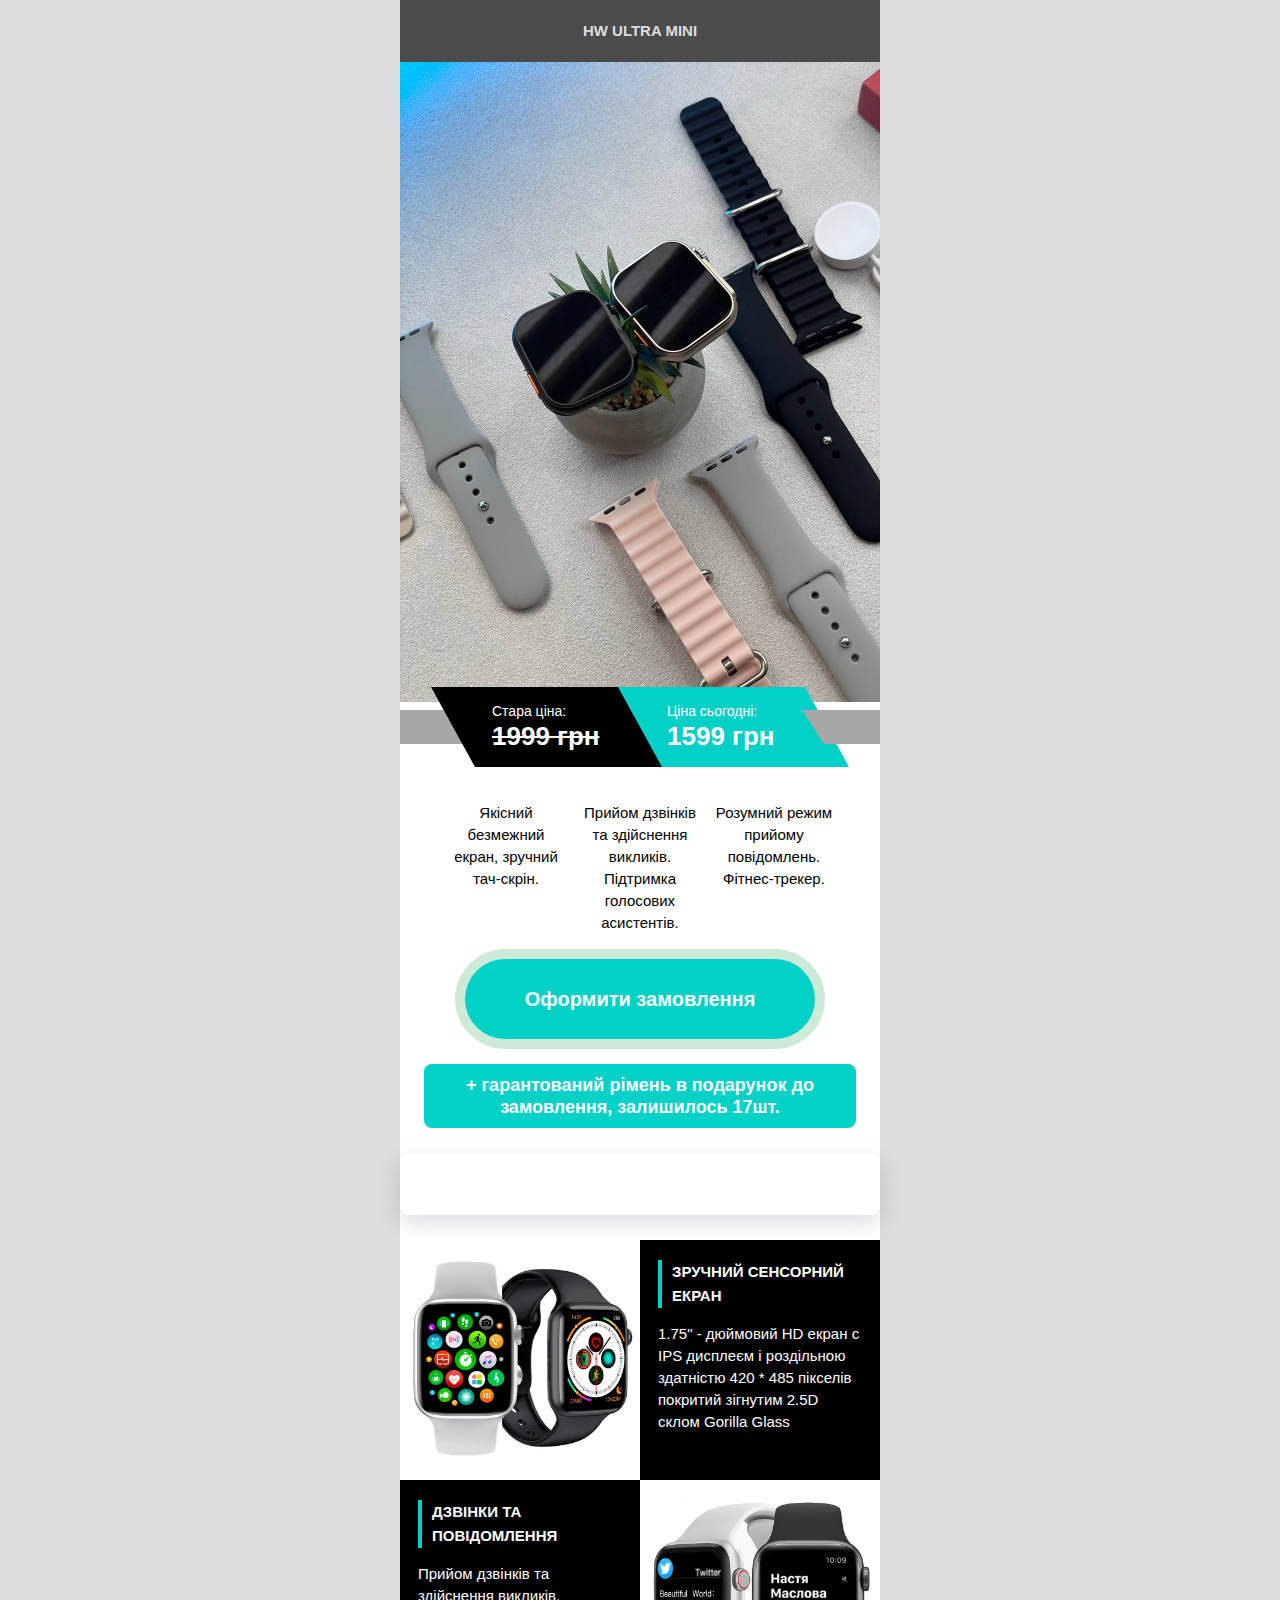
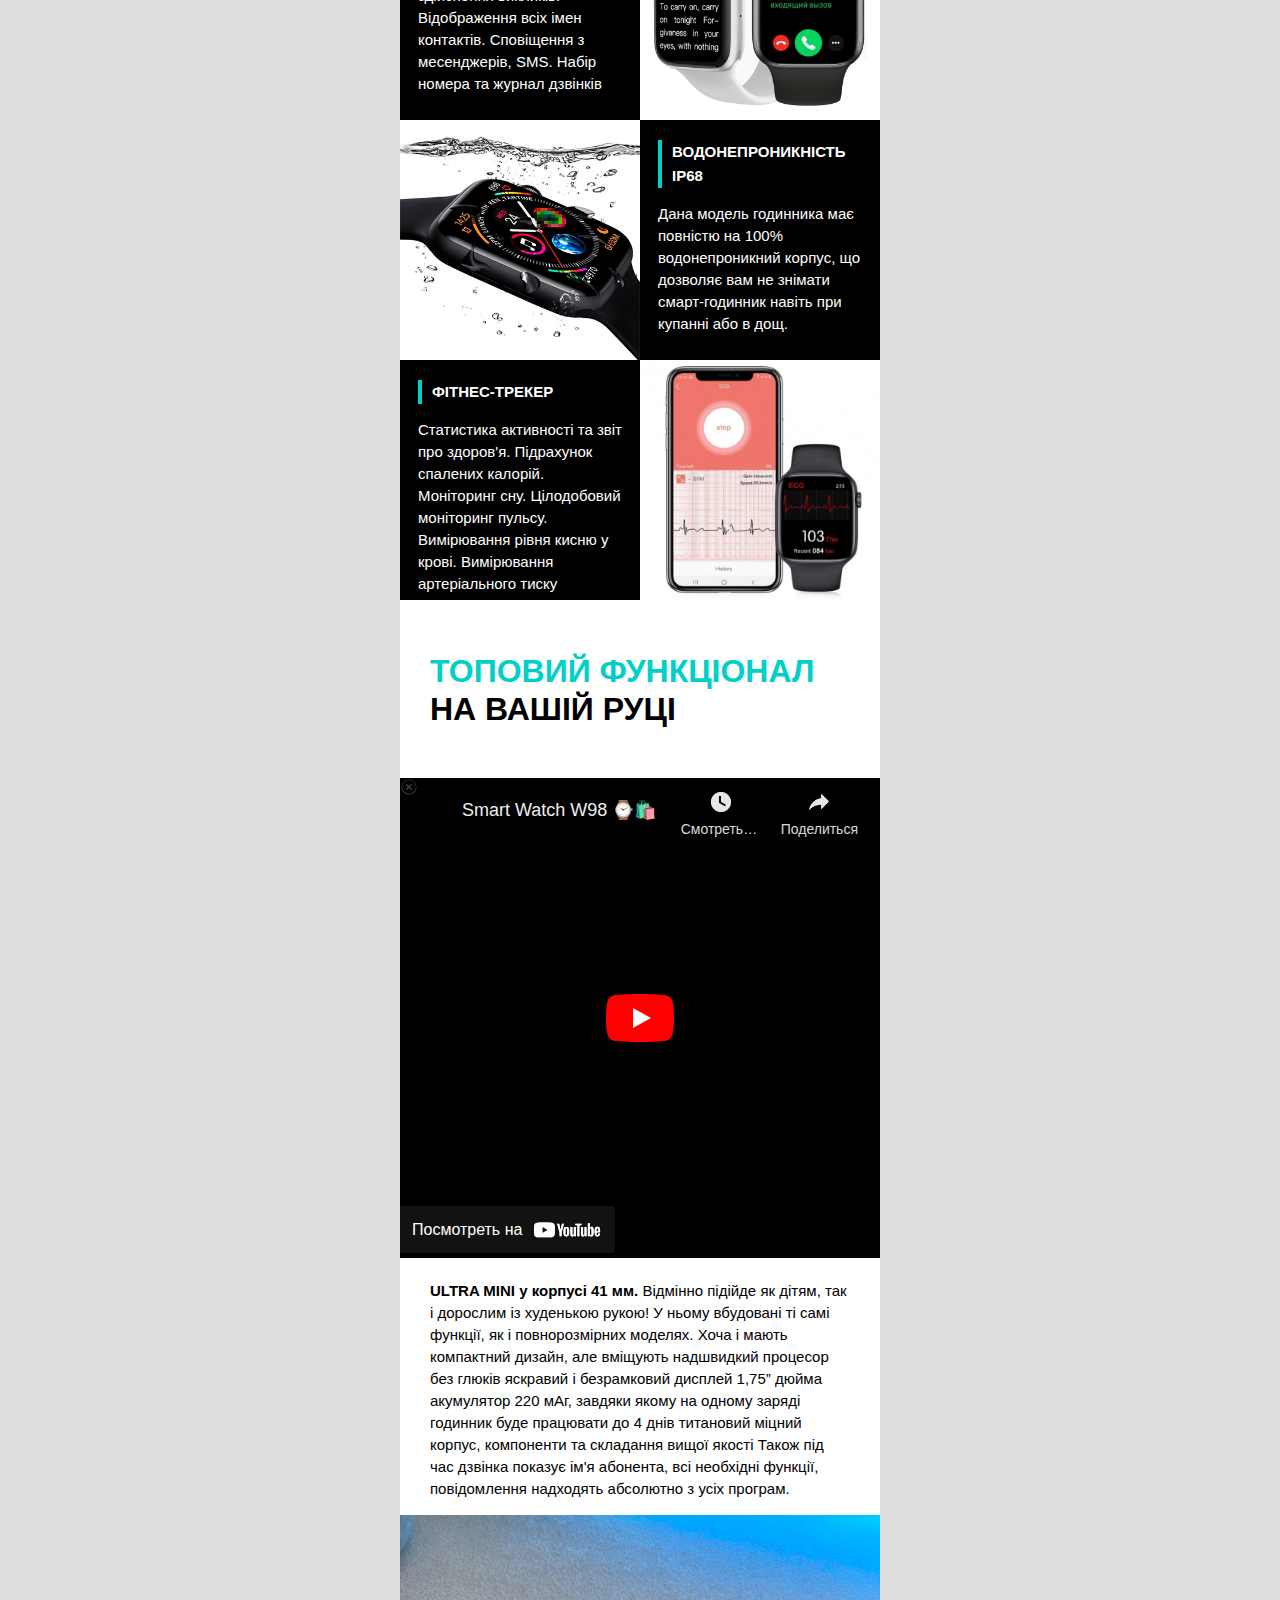
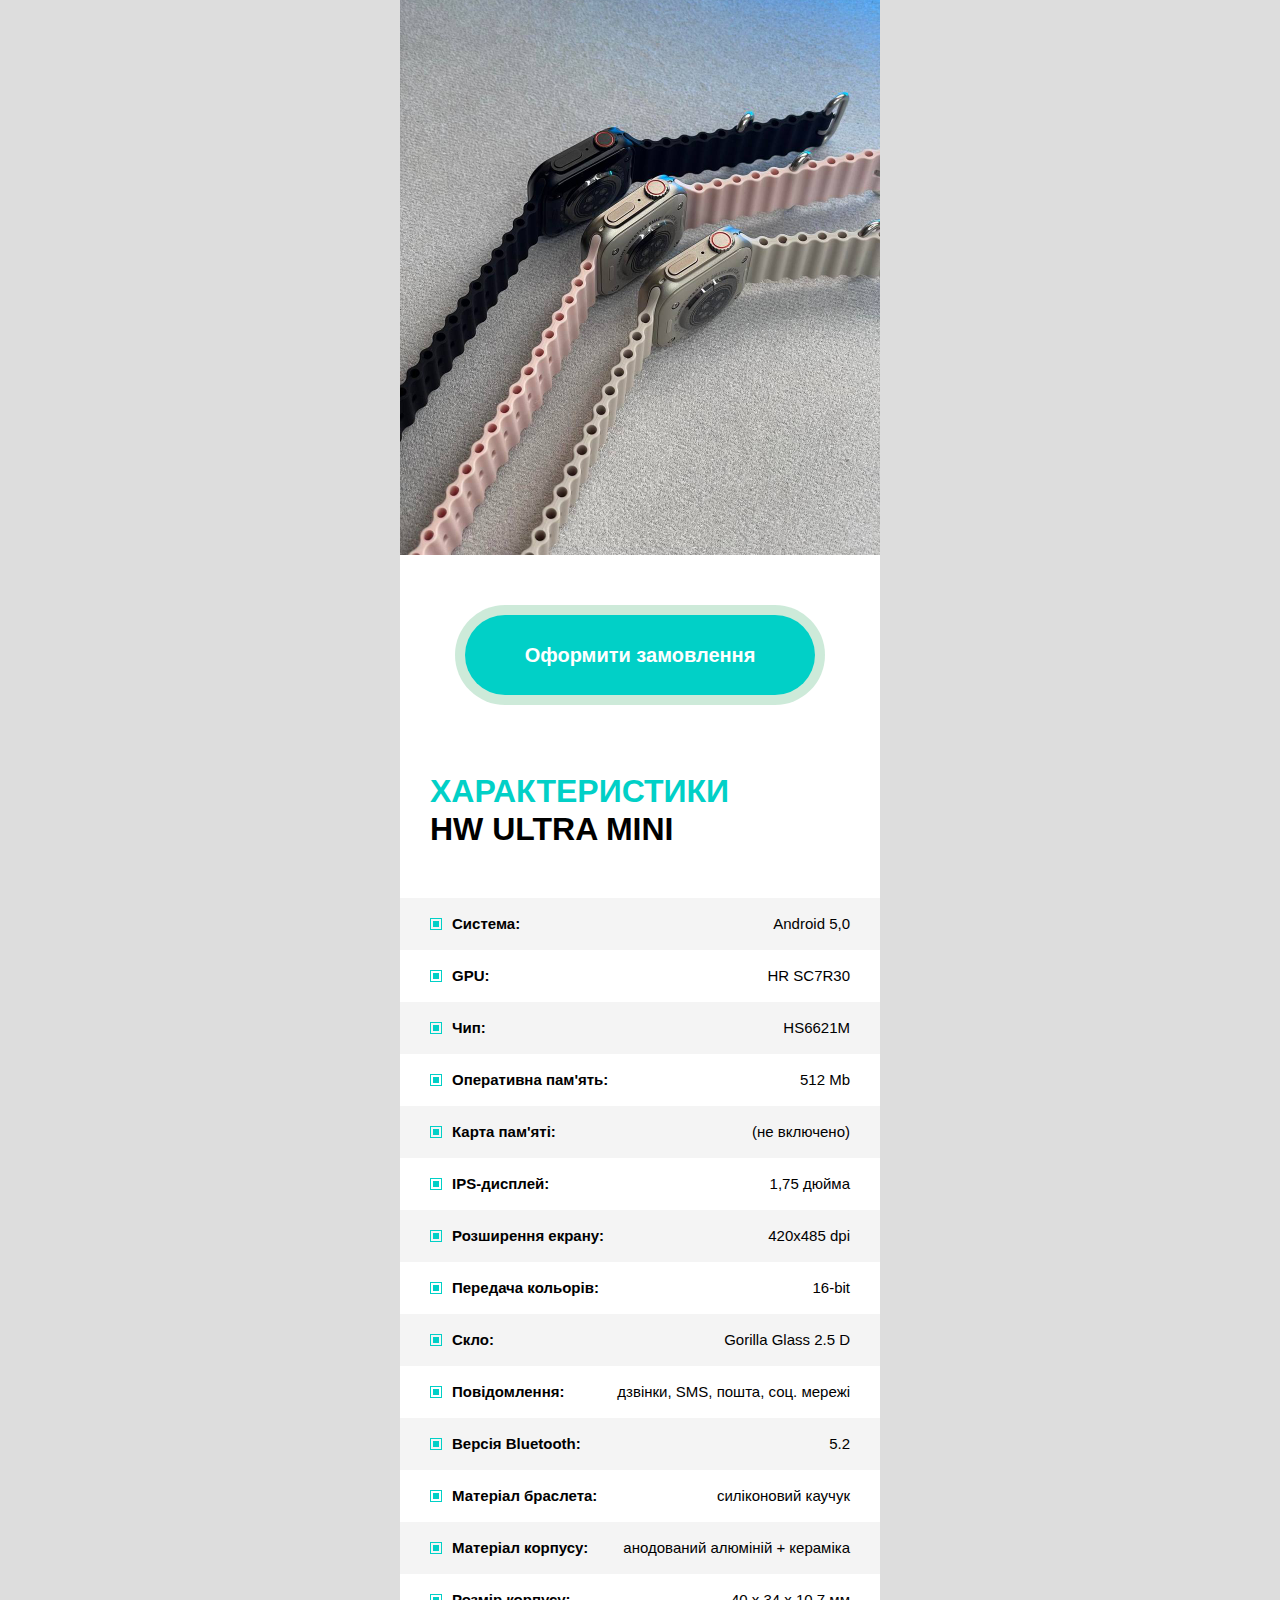
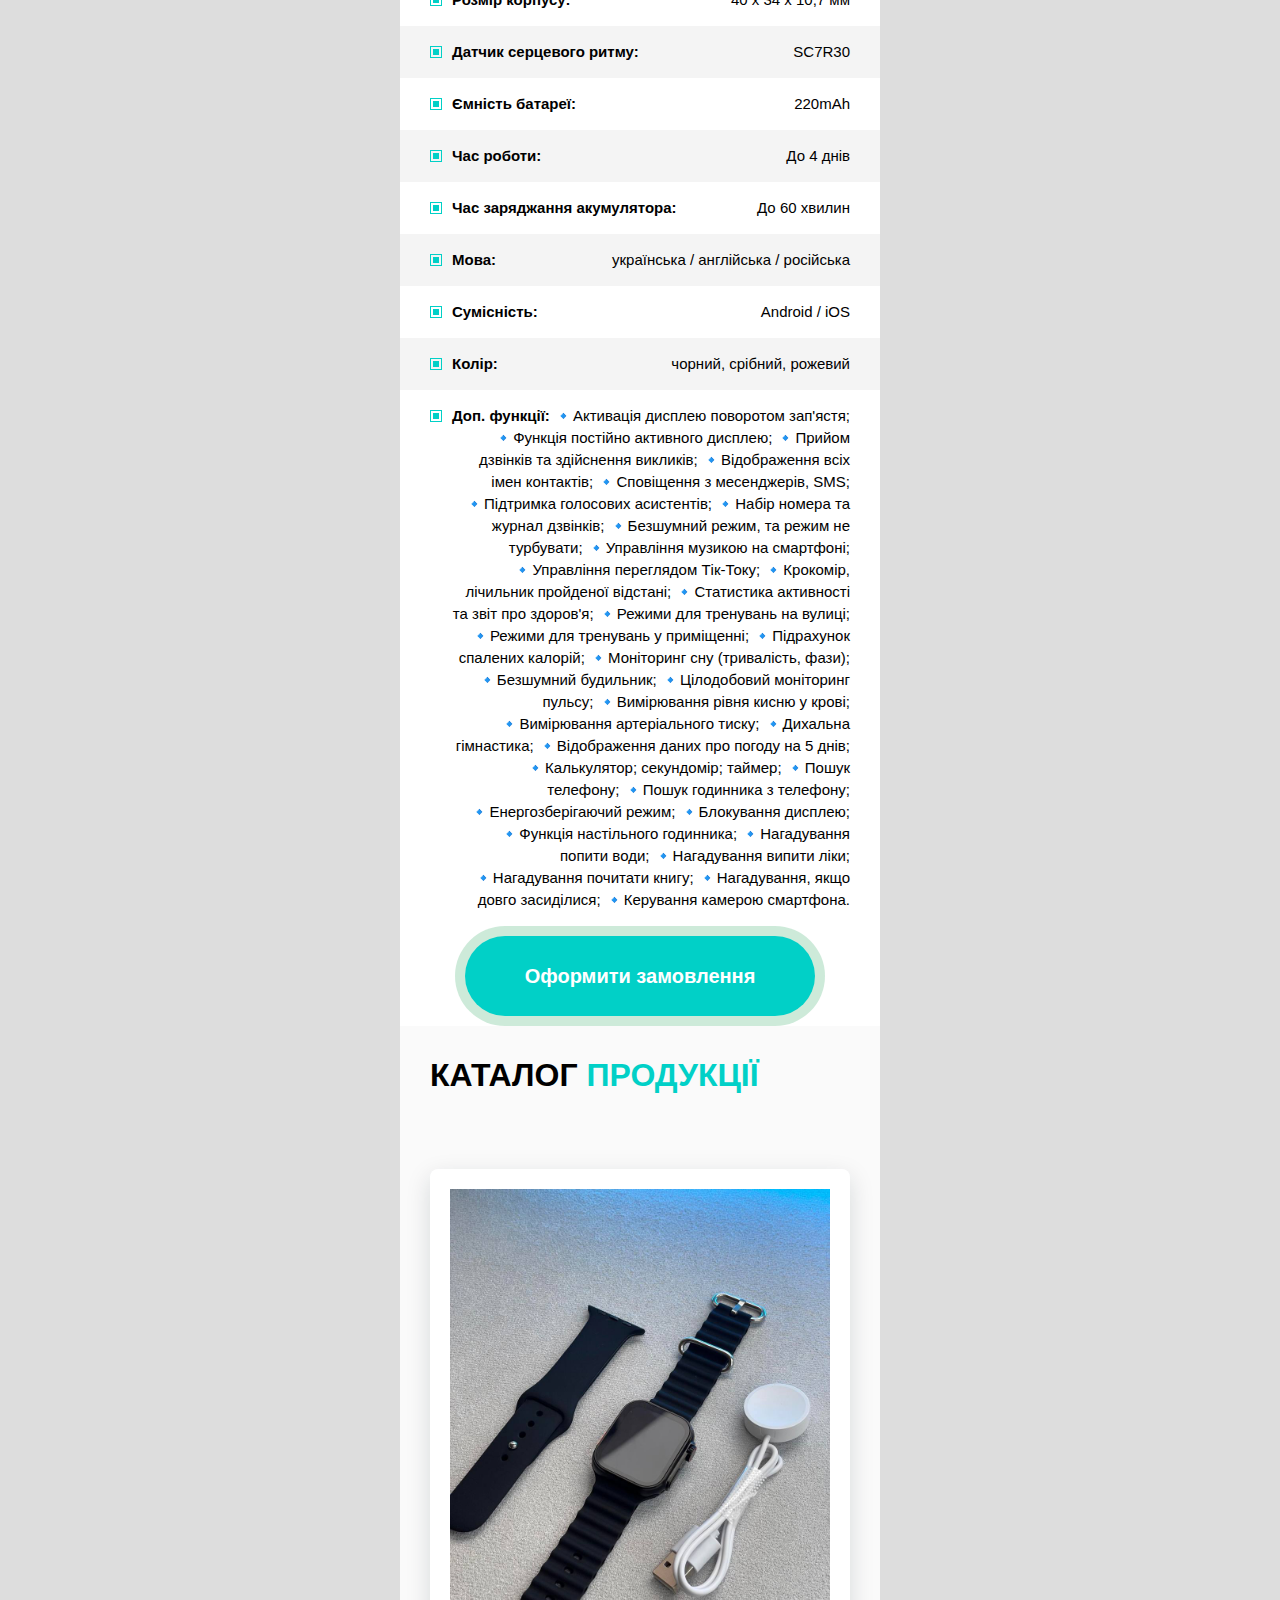
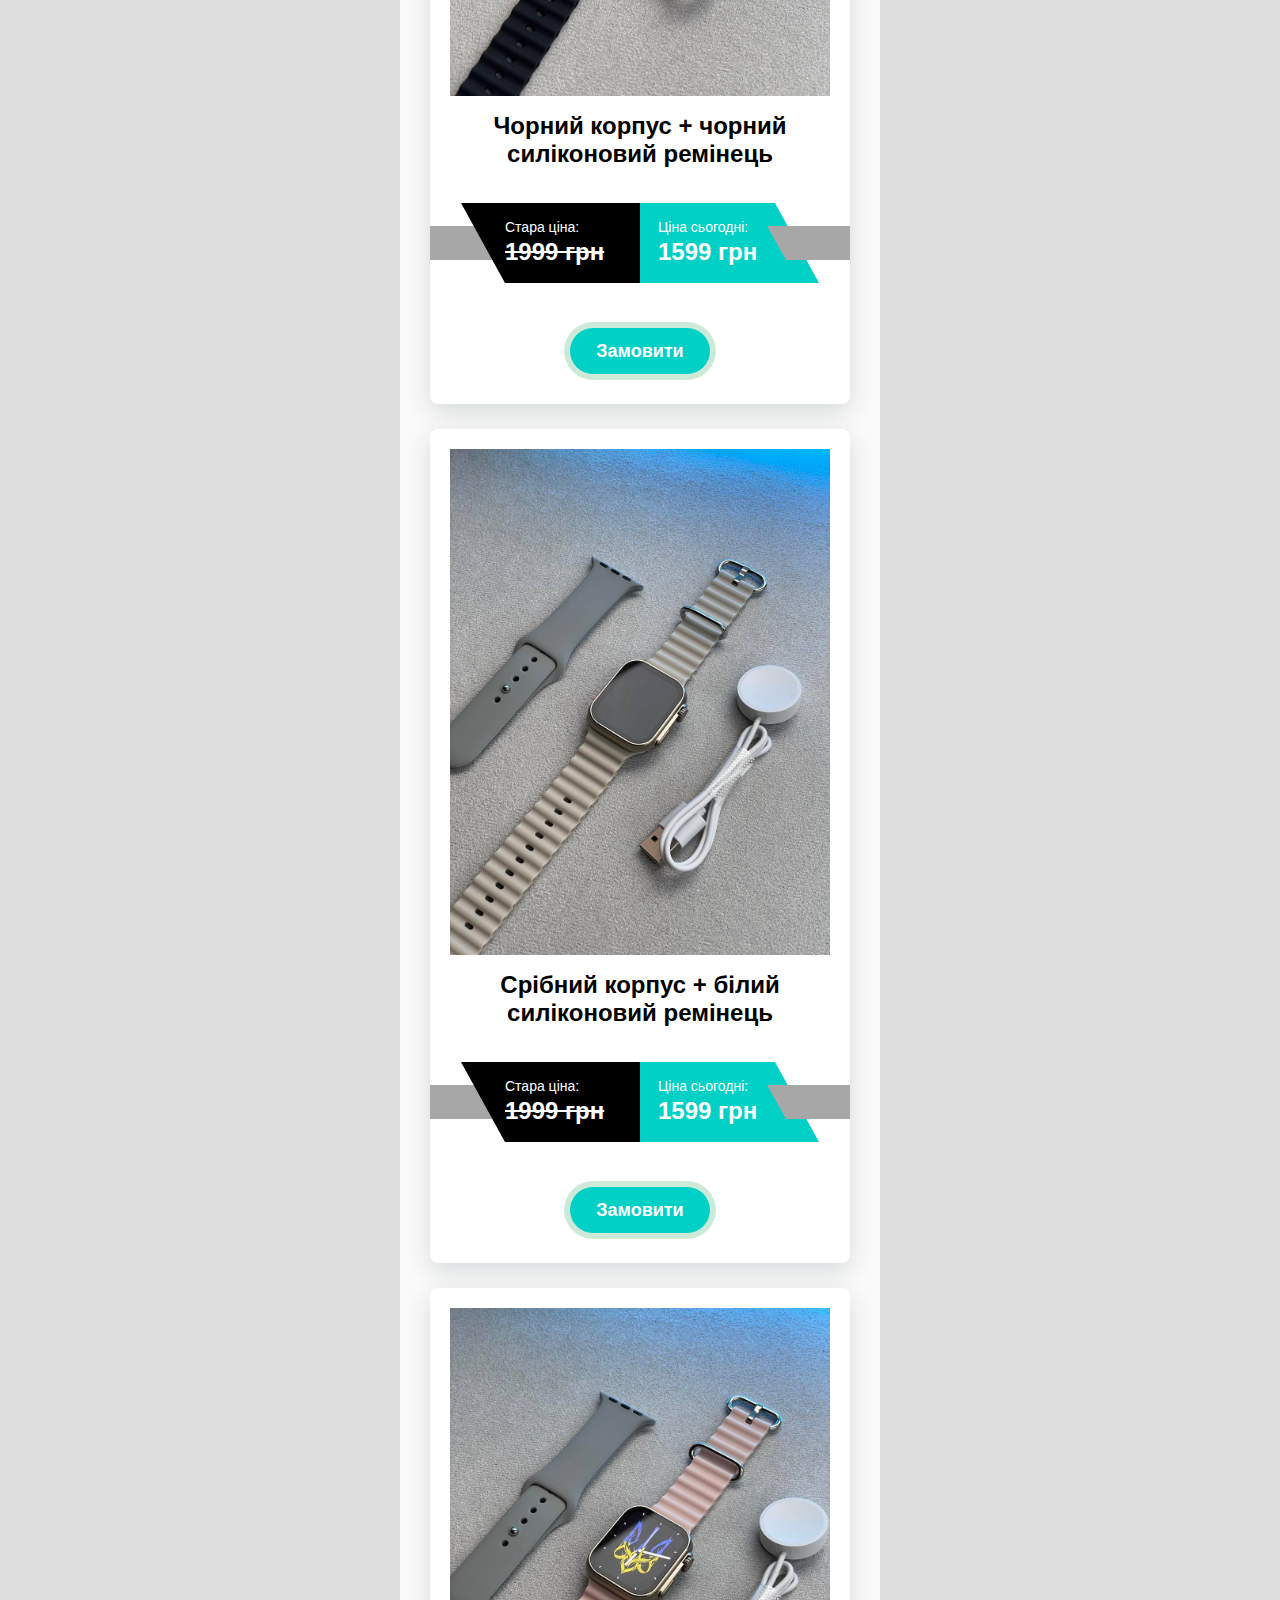
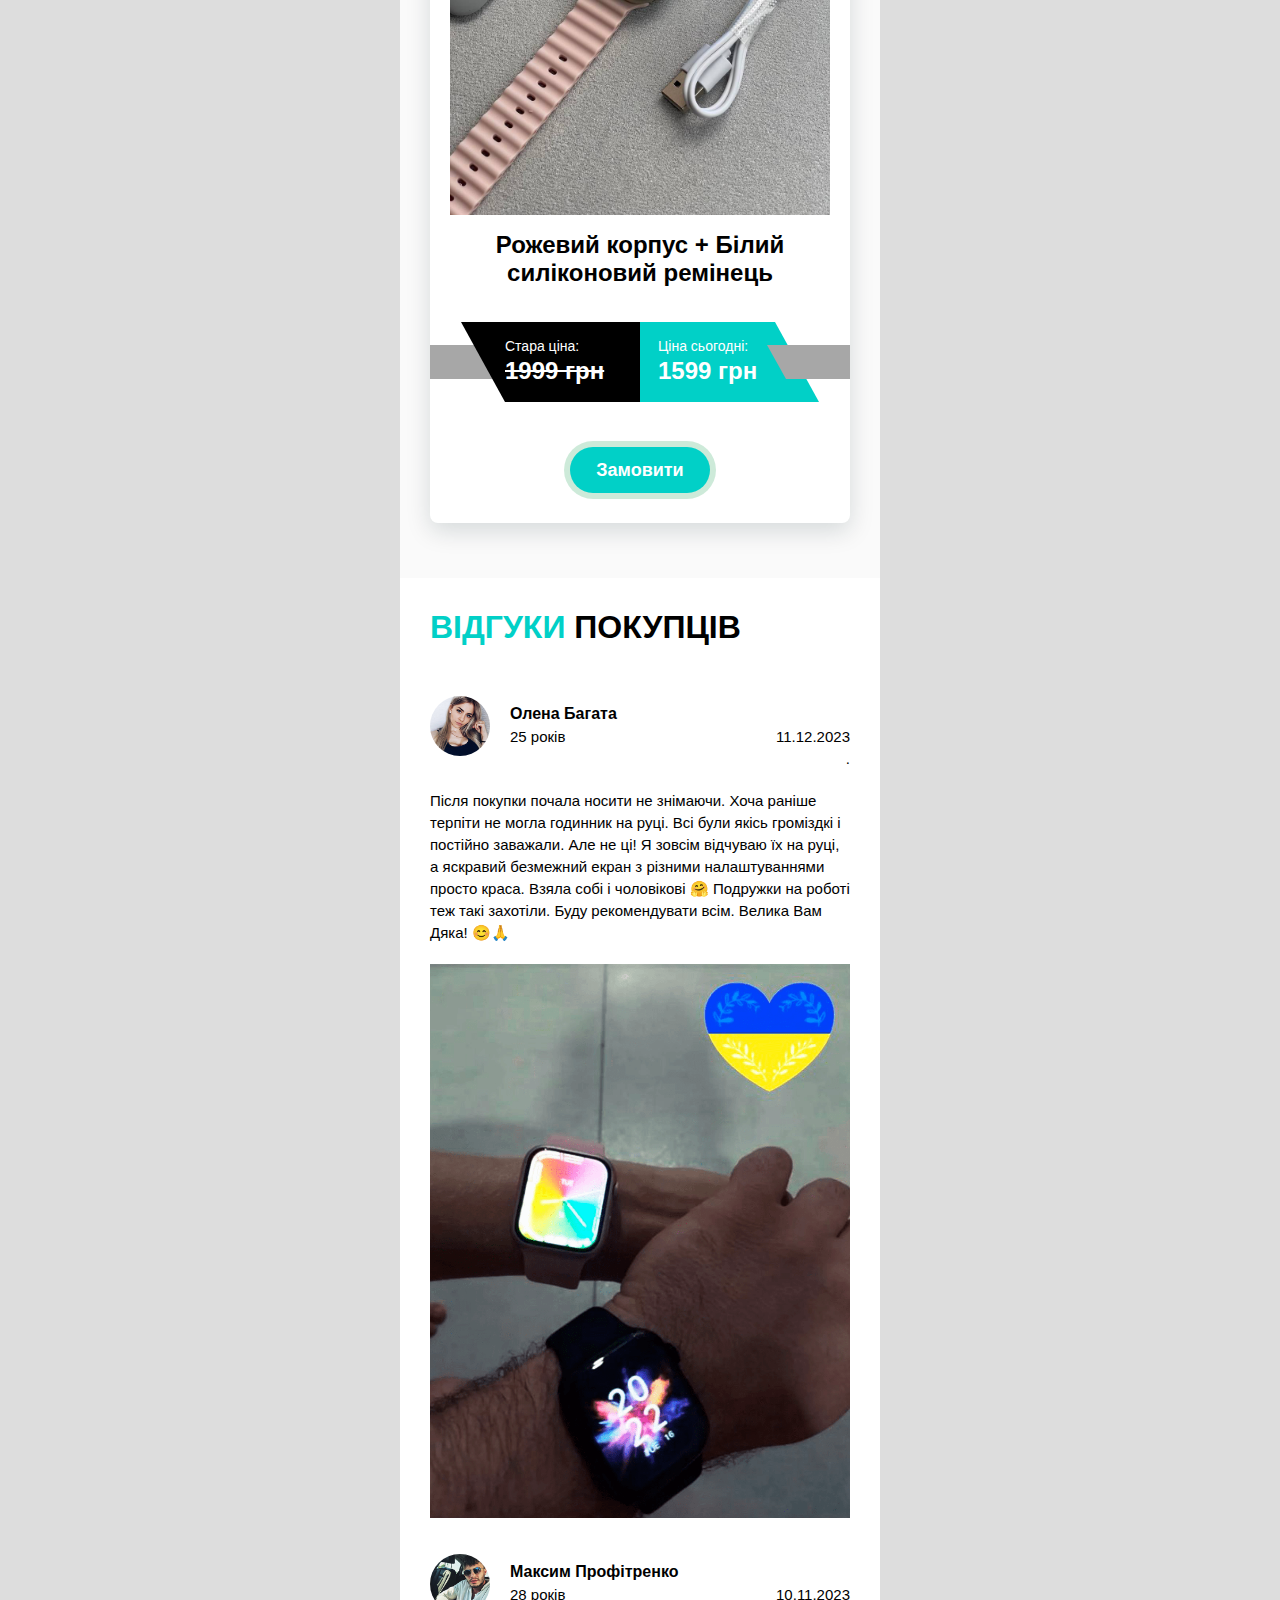
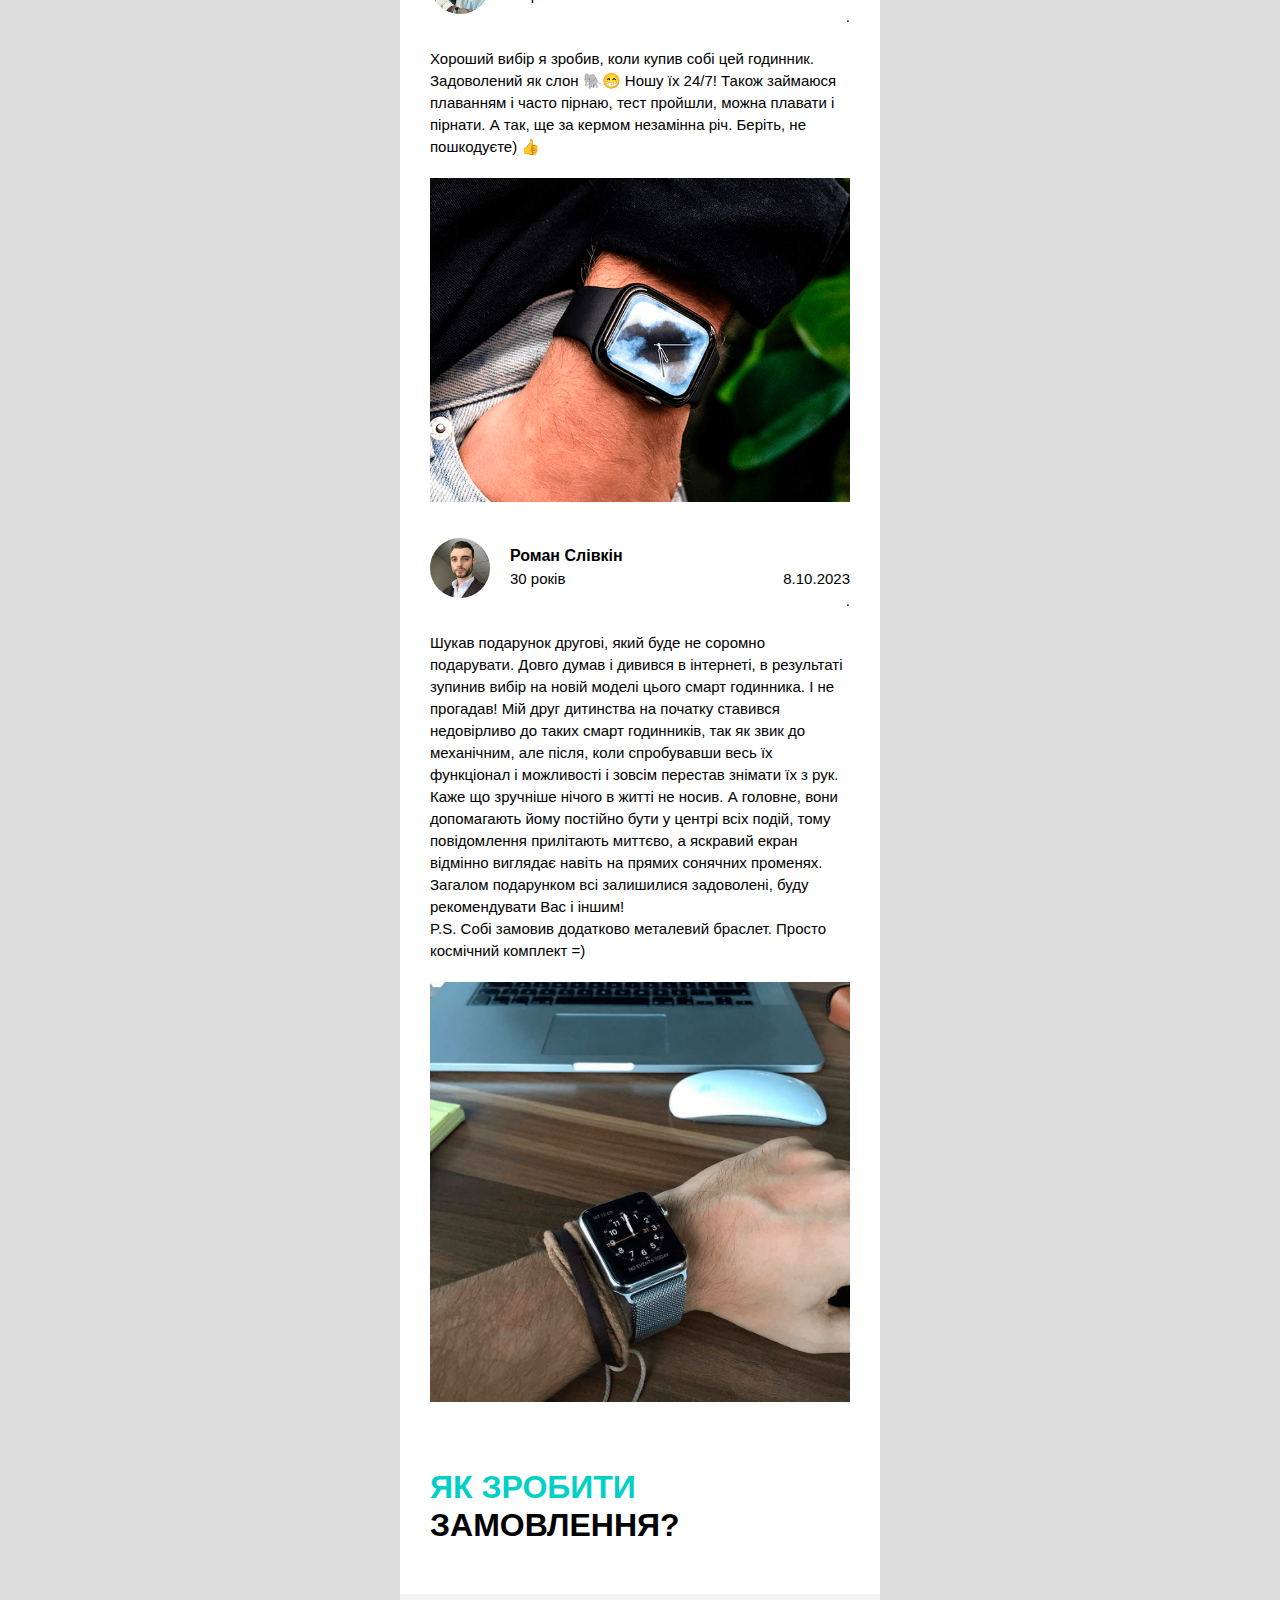
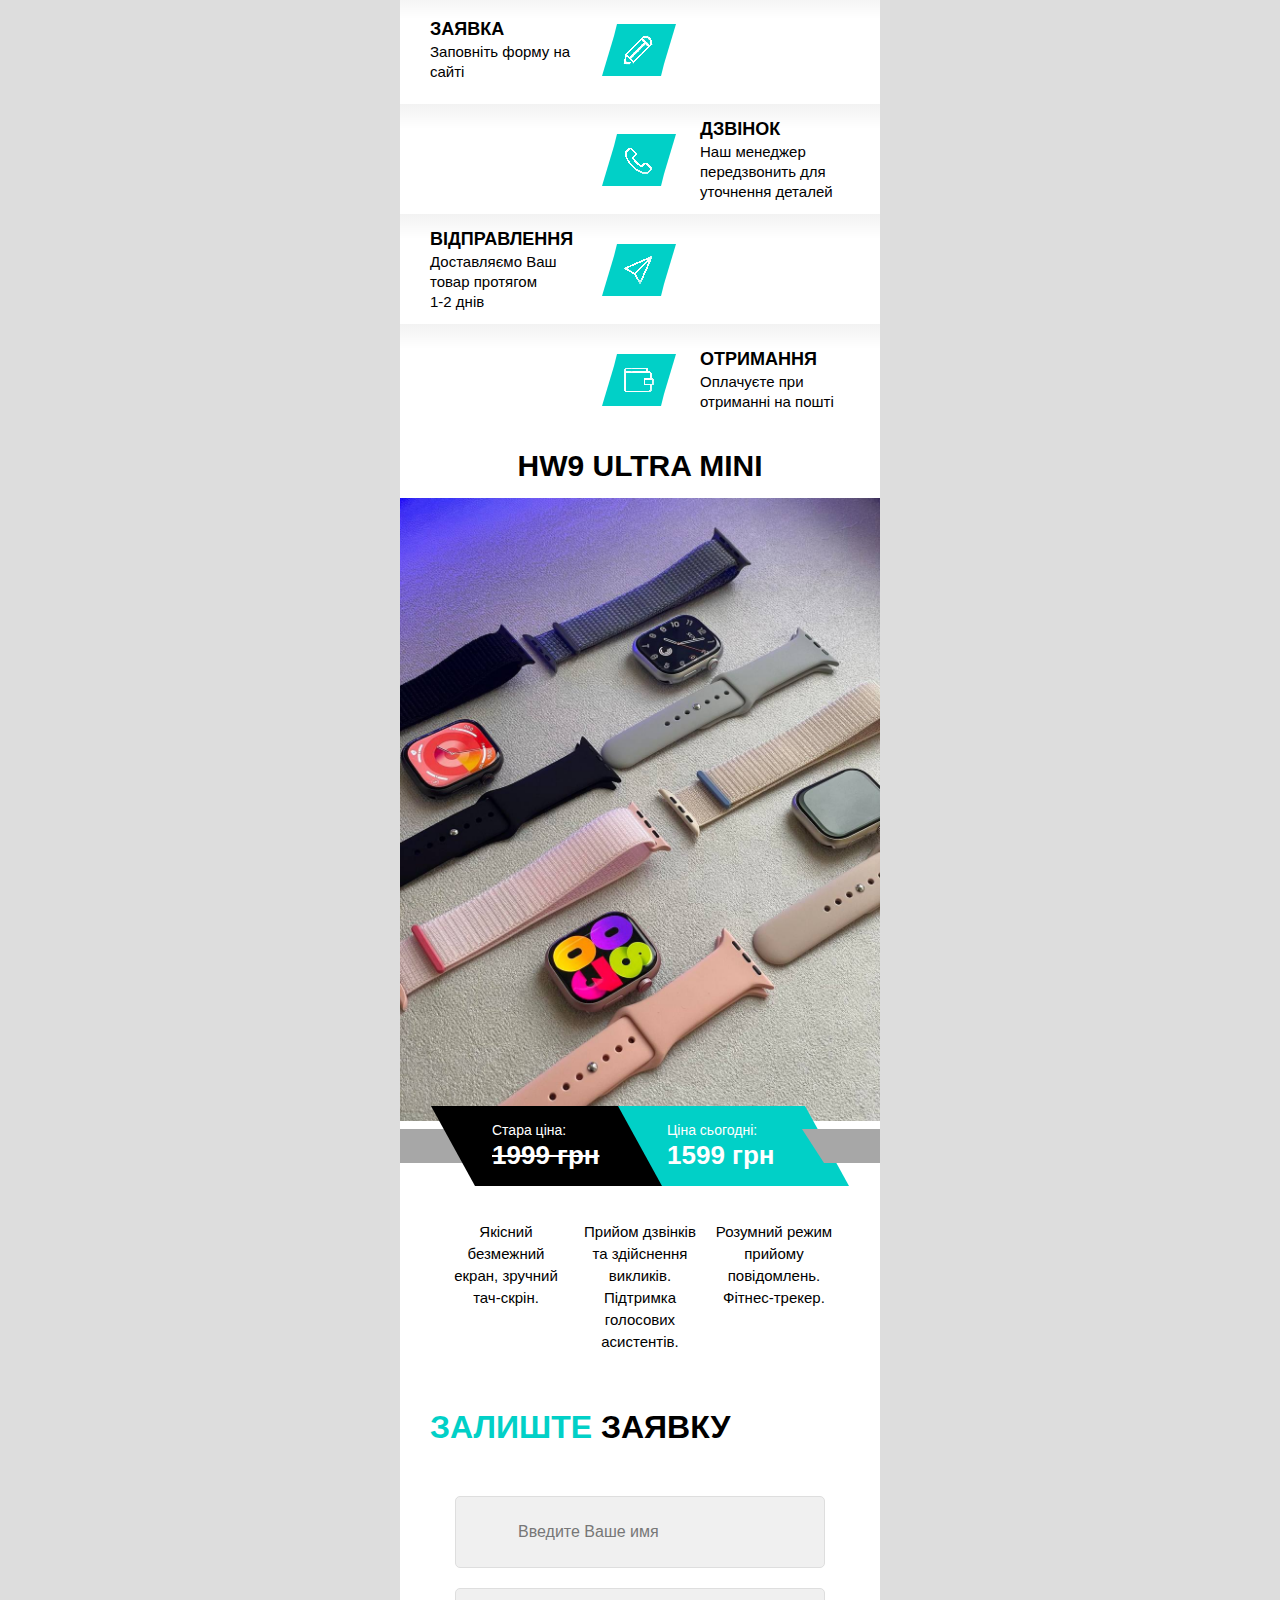
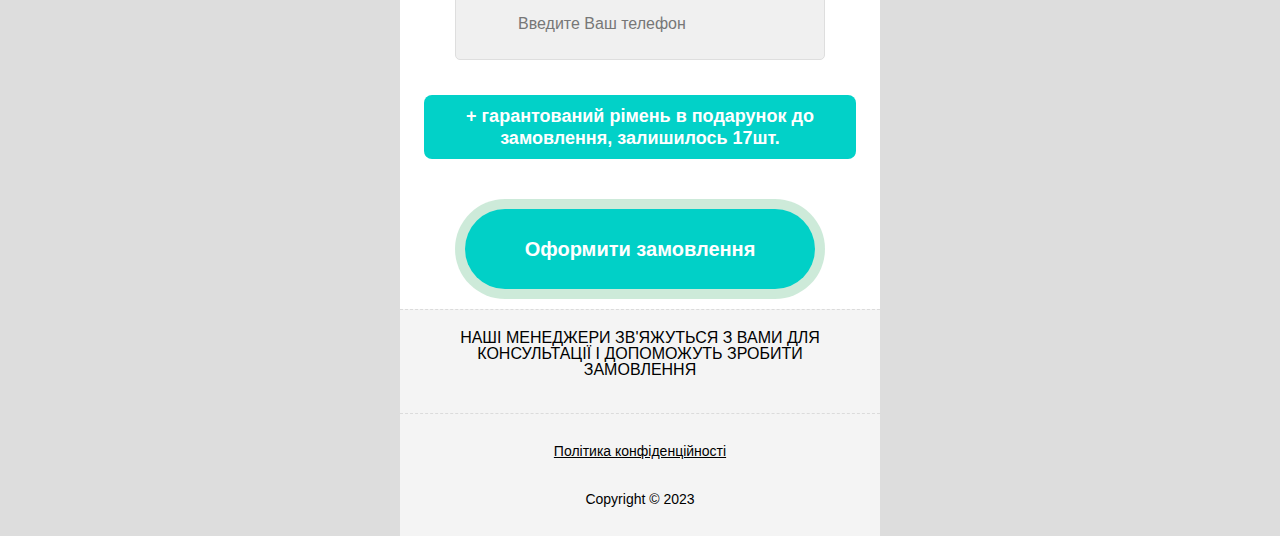
==== index.html @ e7cd3f6e "Landing sceleton" ====
<!DOCTYPE html>

<html lang="ua_UK"><head><meta http-equiv="Content-Type" content="text/html; charset=UTF-8">

	
	<meta name="viewport" content="width=480">
	<meta name="facebook-domain-verification" content="ga2iqw2aa9djli5uso2xmpag4jj5yp">
	<title>Смарт годинник HW9 ULTRA MINI</title>
	<meta name="description" content="Рейтинг: ⭐️⭐️⭐️⭐️⭐️ (4.9/5)   Смарт годинник HW9 ULTRA MINI">

	<link rel="shortcut icon" href="https://trendgames.space/favicon.ico">

	<link rel="stylesheet" href="./Смарт годинник HW9 ULTRA MINI_files/reset.css">
	<link rel="stylesheet" href="./Смарт годинник HW9 ULTRA MINI_files/owl.carousel.min.css">
	<link rel="stylesheet" href="./Смарт годинник HW9 ULTRA MINI_files/styles.css">
	<link rel="stylesheet" href="./Смарт годинник HW9 ULTRA MINI_files/magnific-popup.css">


	<!-- Meta Pixel Code -->
	
	
	
	
	
	
	
	<!-- End Meta Pixel Code -->
</head>

<body>



	<div class="main_wrapper">

		<header class="offer_section offer3">
			<!-- <h1 class="main_title" style="padding: 0; margin: 0px;"> -->
				<div class="header"><p>HW ULTRA MINI</p></div>
			<!-- </h1> -->
			<div class="info_block">
				<img src="./photo/photo_4.jpg" alt="">
			</div>
			<div class="price_block">
				<div class="price_item old">
					<div class="text">Стара ціна:</div>
					<div class="value">1999 грн</div>
				</div>
				<div class="price_item new">
					<div class="text">Ціна сьогодні:</div>
					<div class="value"> 1599 грн</div>
				</div>

			</div>
			<div class="benefits_block clearfix">
				<div class="benefit_item">
					<img src="./Смарт годинник HW9 ULTRA MINI_files/clock1.png" alt="">
					<p>Якісний безмежний екран, зручний тач-скрін.</p>
				</div>
				<div class="benefit_item">
					<img src="./Смарт годинник HW9 ULTRA MINI_files/clock3.png" alt="">
					<p>Прийом дзвінків та здійснення викликів. Підтримка голосових асистентів.</p>
				</div>
				<div class="benefit_item">
					<img src="./Смарт годинник HW9 ULTRA MINI_files/clock4.png" alt="">
					<p>Розумний режим прийому повідомлень. Фітнес-трекер.</p>
				</div>
			</div>

			<a href="#order_form" class="button">Оформити замовлення</a>

			<div class="order-details">+ гарантований рімень в подарунок до замовлення, залишилось <span>17шт.</span></div>

		</header>

		<!-- /header 3 -->
		<div class="contaiter">
			<div class="my_row" data-role="45%">
				<div class="slider">

					<div class="review_item">
						<img class="photo" src="./Смарт годинник HW9 ULTRA MINI_files/gif.gif" alt="">
					</div>

				</div>
			</div>
		</div>
		<div class="benefits_list7">
			<div class="benefit_item clearfix">
				<img src="./Смарт годинник HW9 ULTRA MINI_files/clockAll.png" alt="">
				<div class="text_block">
					<h4>Зручний сенсорний екран</h4>
					<p>1.75" - дюймовий HD екран c IPS дисплеєм і роздільною здатністю 420 * 485 пікселів покритий
						зігнутим 2.5D склом Gorilla Glass</p>
				</div>

				<div class="text_block">

				</div>
			</div>

			<div class="benefit_item clearfix">
				<img src="./Смарт годинник HW9 ULTRA MINI_files/clock8.png" alt="">
				<div class="text_block">
					<h4>Дзвінки та повідомлення</h4>
					<p>Прийом дзвінків та здійснення викликів. Відображення всіх імен контактів. Сповіщення з
						месенджерів, SMS. Набір номера та журнал дзвінків </p>
				</div>
			</div>
			<div class="benefit_item clearfix">
				<img src="./Смарт годинник HW9 ULTRA MINI_files/clock6.png" alt="">
				<div class="text_block">
					<h4>Водонепроникність IP68</h4>
					<p>Дана модель годинника має повністю на 100% водонепроникний корпус, що дозволяє вам не
						знімати смарт-годинник навіть при купанні або в дощ.</p>
				</div>
			</div>
			<div class="benefit_item clearfix">
				<img src="./Смарт годинник HW9 ULTRA MINI_files/clock9.png" alt="">
				<div class="text_block">
					<h4>Фітнес-трекер</h4>
					<p>Статистика активності та звіт про здоров'я. Підрахунок спалених калорій. Моніторинг сну.
						Цілодобовий моніторинг пульсу. Вимірювання рівня кисню у крові. Вимірювання артеріального тиску
					</p>
				</div>
			</div>

		</div>
		<!-- benefits 2 -->
		<br>

		<section class="description_section">
			<h2 class="title"><span>Топовий функціонал</span> <br>на Вашій руці</h2>

			<!-- video -->

			<div class="video_block">
				<iframe width="560" height="315" src="./Смарт годинник HW9 ULTRA MINI_files/_dHaAwwkfsM.html" title="YouTube video player" frameborder="0" allow="accelerometer; autoplay; clipboard-write; encrypted-media; gyroscope; picture-in-picture; web-share" allowfullscreen=""></iframe>
			</div>

			<style>
				video {
					width: 100%;
					height: 100%;
				}
			</style>

			<!-- /video -->
			<br>
			<p class="text"><b> ULTRA MINI у корпусі 41 мм. </b>

				Відмінно підійде як дітям, так і дорослим із худенькою рукою! У ньому вбудовані ті самі функції, як і повнорозмірних моделях.
				 Хоча і мають компактний дизайн, але вміщують надшвидкий процесор без глюків яскравий і безрамковий дисплей 1,75” дюйма акумулятор 220 мАг,
				  завдяки якому на одному заряді годинник буде працювати до 4 днів титановий міцний корпус, компоненти та складання вищої якості 
				Також під час дзвінка показує ім'я абонента, всі необхідні функції, повідомлення надходять абсолютно з усіх програм. </p>
			<img class="image2" src="./photo/photo_7.jpg" alt="Smart Watch 7 series"> <br><br><br>
			<a href="#order_form" class="button">Оформити замовлення</a>

		</section>
		<br>
		<!-- /description -->

		<!-- characteristics -->

		<section class="characteristics_section">
			<h2 class="title"><span>Характеристики</span><br> HW ULTRA mini</h2>

			<ul class="characteristics__list">

				<li><b>Система:</b> Android 5,0</li>
				<li><b>GPU:</b> HR SC7R30</li>
				<li><b>Чип:</b> HS6621M</li>
				<li><b>Оперативна пам'ять:</b> 512 Mb</li>
				<li><b>Карта пам'яті:</b> (не включено)</li>
				<li><b>IPS-дисплей:</b> 1,75 дюйма</li>
				<li><b>Розширення екрану:</b> 420х485 dpi </li>
				<li><b>Передача кольорів:</b> 16-bit </li>
				<li><b>Скло:</b> Gorilla Glass 2.5 D</li>
				<li><b>Повідомлення:</b> дзвінки, SMS, пошта, соц. мережі</li>
				<li><b>Версія Bluetooth:</b> 5.2</li>
				<li><b>Матеріал браслета:</b> силіконовий каучук</li>
				<li><b>Матеріал корпусу:</b> анодований алюміній + кераміка</li>
				<li><b>Розмір корпусу:</b> 40 x 34 x 10,7 мм</li>
				<li><b>Датчик серцевого ритму:</b> SC7R30 </li>
				<li><b>Ємність батареї:</b> 220mAh </li>
				<li><b>Час роботи:</b> До 4 днів</li>
				<li><b>Час заряджання акумулятора:</b> До 60 хвилин</li>
				<li><b>Мова:</b> українська / англійська / російська</li>
				<li><b>Сумісність:</b> Android / iOS</li>
				<li><b>Колір:</b> чорний, срібний, рожевий</li>
				<li><b>Доп. функції:</b> 🔹Активація дисплею поворотом зап'ястя;
					🔹Функція постійно активного дисплею;
					🔹Прийом дзвінків та здійснення викликів;
					🔹Відображення всіх імен контактів;
					🔹Сповіщення з месенджерів, SMS;
					🔹Підтримка голосових асистентів;
					🔹Набір номера та журнал дзвінків;
					🔹Безшумний режим, та режим не турбувати;
					🔹Управління музикою на смартфоні;
					🔹Управління переглядом Тік-Току;
					🔹Крокомір, лічильник пройденої відстані;
					🔹Статистика активності та звіт про здоров'я;
					🔹Режими для тренувань на вулиці;
					🔹Режими для тренувань у приміщенні;
					🔹Підрахунок спалених калорій;
					🔹Моніторинг сну (тривалість, фази);
					🔹Безшумний будильник;
					🔹Цілодобовий моніторинг пульсу;
					🔹Вимірювання рівня кисню у крові;
					🔹Вимірювання артеріального тиску;
					🔹Дихальна гімнастика;
					🔹Відображення даних про погоду на 5 днів;
					🔹Калькулятор; секундомір; таймер;
					🔹Пошук телефону;
					🔹Пошук годинника з телефону;
					🔹Енергозберігаючий режим;
					🔹Блокування дисплею;
					🔹Функція настільного годинника;
					🔹Нагадування попити води;
					🔹Нагадування випити ліки;
					🔹Нагадування почитати книгу;
					🔹Нагадування, якщо довго засиділися;
					🔹Керування камерою смартфона. </li>
			</ul>
		</section>


		<a href="#order_form" class="button">Оформити замовлення</a>


		<section class="catalog">
			<h2 class="title">Каталог <span> продукції</span></h2>
			<div class="contaiter">
				<div class="my_row" data-role="45%">
					<div class="slider">

						<div class="review_item">
							<img class="photo" src="./photo/photo_3.jpg" alt="">
						</div>

					</div>
					<div class="name_product">Чорний корпус + чорний силіконовий ремінець
					</div>
					<div class="price_block">
						<div class="price_item old">
							<div class="text">Стара ціна:</div>
							<s class="value">1999 грн</s>
						</div>
						<div class="price_item new">
							<div class="text">Ціна сьогодні:</div>
							<div class="value">1599 грн</div>
						</div>

					</div>
					<div class="actions">

						<a class="actions_button js-button-order" href="#order_form">Замовити</a>

					</div>
				</div>

				<div class="my_row" data-role="45%">
					<div class="slider">

						<div class="review_item">
							<img class="photo" src="./photo/photo_1.jpg" alt="">
						</div>

					</div>
					<div class="name_product">Срібний корпус + білий силіконовий ремінець
					</div>
					<div class="price_block">
						<div class="price_item old">
							<div class="text">Стара ціна:</div>
							<s class="value">1999 грн</s>
						</div>
						<div class="price_item new">
							<div class="text">Ціна сьогодні:</div>
							<div class="value">1599 грн</div>
						</div>

					</div>
					<div class="actions">

						<a class="actions_button js-button-order" href="#order_form">Замовити</a>

					</div>
				</div>

				<div class="my_row" data-role="45%">
					<div class="slider">

						<div class="review_item">
							<img class="photo" src="./photo/photo_2.jpg" alt="">
						</div>

					</div>
					<div class="name_product">Рожевий корпус + Білий силіконовий ремінець
					</div>
					<div class="price_block">
						<div class="price_item old">
							<div class="text">Стара ціна:</div>
							<s class="value">1999 грн</s>
						</div>
						<div class="price_item new">
							<div class="text">Ціна сьогодні:</div>
							<div class="value">1599 грн</div>
						</div>

					</div>
					<div class="actions">

						<a class="actions_button js-button-order" href="#order_form">Замовити</a>

					</div>
				</div>
			</div>


		</section>




		<section class="reviews3_section">
			<h2 class="title"><span>Відгуки</span> покупців</h2>
			<div class="reviews_list">
				<div class="review_item">
					<div class="author_block clearfix">
						<img src="./Смарт годинник HW9 ULTRA MINI_files/avatar_1_7plus.jpg" alt="Smart Watch 7 series">
						<div class="author_info">
							<div class="name">Олена Багата</div>
							<div class="text">25 років</div>
						</div>
						<div class="info">
							<div class="rating"></div>
							<div class="date">11.12.2023</div>.
						</div>
					</div>
					<p> Після покупки почала носити не знімаючи. Хоча раніше терпіти не могла годинник на руці. Всі були
						якісь громіздкі і постійно заважали. Але не ці! Я зовсім відчуваю їх на руці, а яскравий
						безмежний екран з різними налаштуваннями просто краса. Взяла собі і чоловікові 🤗 Подружки на
						роботі теж такі захотіли. Буду рекомендувати всім. Велика Вам Дяка! 😊🙏</p>
					<div>
						<img src="./Смарт годинник HW9 ULTRA MINI_files/otzyv_1.png" alt="Smart Watch 7 series">

					</div>
				</div>
				<div class="review_item">
					<div class="author_block clearfix">
						<img src="./Смарт годинник HW9 ULTRA MINI_files/avatar_2_7plus.jpg" alt="Smart Watch 7 series">
						<div class="author_info">
							<div class="name">Максим Профітренко</div>
							<div class="text">28 років</div>
						</div>
						<div class="info">
							<div class="rating"></div>
							<div class="date">10.11.2023</div>.
						</div>
					</div>
					<p>Хороший вибір я зробив, коли купив собі цей годинник. Задоволений як слон 🐘😁 Ношу їх 24/7!
						Також займаюся плаванням і часто пірнаю, тест пройшли, можна плавати і пірнати. А так, ще за
						кермом незамінна річ. Беріть, не пошкодуєте) 👍</p>
					<div>
						<img src="./Смарт годинник HW9 ULTRA MINI_files/otzyv_2.png" alt="Smart Watch 7 series">

					</div>
				</div>
				<div class="review_item">
					<div class="author_block clearfix">
						<img src="./Смарт годинник HW9 ULTRA MINI_files/avatar_3_7plus.jpg" alt="Smart Watch 7 series">
						<div class="author_info">
							<div class="name">Роман Слівкін</div>
							<div class="text">30 років</div>
						</div>
						<div class="info">
							<div class="rating"></div>
							<div class="date">8.10.2023</div>.
						</div>
					</div>
					<p>Шукав подарунок другові, який буде не соромно подарувати. Довго думав і дивився в інтернеті, в
						результаті зупинив вибір на новій моделі цього смарт годинника. І не прогадав! Мій друг
						дитинства на початку ставився недовірливо до таких смарт годинників, так як звик до механічним,
						але після, коли спробувавши весь їх функціонал і можливості і зовсім перестав знімати їх з рук.
						Каже що зручніше нічого в житті не носив. А головне, вони допомагають йому постійно бути у
						центрі всіх подій, тому повідомлення прилітають миттєво, а яскравий екран відмінно виглядає
						навіть на прямих сонячних променях. Загалом подарунком всі залишилися задоволені, буду
						рекомендувати Вас і іншим!<br>P.S. Собі замовив додатково металевий браслет. Просто космічний
						комплект =)</p>
					<div>
						<img src="./Смарт годинник HW9 ULTRA MINI_files/otzyv_3.png" alt="Smart Watch 7 series">
					</div>
				</div>
			</div>
		</section>


		<!-- order steps 1 -->
		<section class="tlt">
			<h2 class="title"><span>Як зробити </span> замовлення?</h2>
		</section>
		<div class="order_steps1">
			<div class="step_item">
				<div class="step_wrapper">
					<div class="bg_icon">
						<img src="./Смарт годинник HW9 ULTRA MINI_files/order_steps__step1_icon.png" alt="">
					</div>
					<h4>Заявка</h4>
					<p>Заповніть форму на сайті</p>
				</div>
			</div>
			<div class="step_item">
				<div class="step_wrapper">
					<div class="bg_icon">
						<img src="./Смарт годинник HW9 ULTRA MINI_files/order_steps__step2_icon.png" alt="">
					</div>
					<h4>Дзвінок</h4>
					<p>Наш менеджер передзвонить для уточнення деталей</p>
				</div>
			</div>
			<div class="step_item">
				<div class="step_wrapper">
					<div class="bg_icon">
						<img src="./Смарт годинник HW9 ULTRA MINI_files/order_steps__step3_icon.png" alt="">
					</div>
					<h4>Відправлення</h4>
					<p>Доставляємо Ваш товар протягом <br> 1-2 днів</p>
				</div>
			</div>
			<div class="step_item">
				<div class="step_wrapper">
					<div class="bg_icon">
						<img src="./Смарт годинник HW9 ULTRA MINI_files/order_steps__step4_icon.png" alt="">
					</div>
					<h4>Отримання</h4>
					<p>Оплачуєте при отриманні на пошті</p>
				</div>
			</div>
		</div>

		<!-- order 3 -->

		<section class="offer_section offer3 order">
			<h1 class="main_title">HW9 ULTRA MINI</h1>
			<div class="info_block">
				<img src="./photo/photo_all_wath.jpg" alt="">
			</div>
			<div class="price_block">
				<div class="price_item old">
					<div class="text">Стара ціна:</div>
					<div class="value">1999 грн</div>
				</div>
				<div class="price_item new">
					<div class="text">Ціна сьогодні:</div>
					<div class="value"> 1599 грн </div>
				</div>

			</div>
			<div class="benefits_block clearfix">
				<div class="benefit_item">
					<img src="./Смарт годинник HW9 ULTRA MINI_files/clock1.png" alt="">
					<p>Якісний безмежний екран, зручний тач-скрін.</p>
				</div>
				<div class="benefit_item">
					<img src="./Смарт годинник HW9 ULTRA MINI_files/clock3.png" alt="">
					<p>Прийом дзвінків та здійснення викликів. Підтримка голосових асистентів.</p>
				</div>
				<div class="benefit_item">
					<img src="./Смарт годинник HW9 ULTRA MINI_files/clock4.png" alt="">
					<p>Розумний режим прийому повідомлень. Фітнес-трекер.</p>
				</div>
			</div>

			<section class="tlt">
				<h2 class="title"><span>Залиште</span> заявку</h2>
			</section>



			<form id="order_form" class="order_form"  method="POST" onsubmit="sendEmailTelegram(event)">
				<!-- action="Thanks order.html" -->
				<input class="field" type="text" name="name" placeholder="Введите Ваше имя" required="">
				<input class="field" type="tel" name="phone" placeholder="Введите Ваш телефон" required="">

				<div class="order-details" style="margin-bottom: 50px; margin-top: 10px;">+ гарантований рімень в подарунок до замовлення, залишилось <span>17шт.</span></div>
				<button type="submit"  class="button order_form_button" id="">Оформити замовлення</button>

				<div class="timer_block clearfix" style="margin-bottom: 0px; margin-top: 20px;">
					<p> Наші менеджери зв'яжуться з вами для консультації і допоможуть зробити замовлення </p>
				</div>
				<div class="form_send-result"></div>
			</form>

		</section>

		<!-- /order 3 -->

		<!-- footer -->

		<footer class="footer_section">

			<a target="_blank" href="politic.html">Політика конфіденційності</a><br>
			<br>
			Copyright © 2023

		</footer>

		<!-- /footer -->

	</div>

	<!-- scripts -->

	<style>
		.order-details {
			display: block;
			margin: 0 auto;
			text-align: center;
			width: 90%;
			margin-top: 25px;
			color: white;
    		background: #02d1c8;
			border-radius: 8px;
			padding: 10px 10px;
			font-weight: 900;
			font-size: 18px;
		}

		.managers-details{
			display: block;
			margin: 0 auto;
			text-align: center;
			width: 90%;
			border-radius: 8px;
			padding: 10px 10px;
			font-weight: 500;
			font-size: 18px;
			opacity: .7;
		}

		.header-img{
			padding: 0;
			margin: 0px;
			width: 100%;
			object-fit: contain;
			height: unset;
			display: block;
		}
	</style>


	<link rel="stylesheet" type="text/css" href="./Смарт годинник HW9 ULTRA MINI_files/roboto.css">
	<script src="./Смарт годинник HW9 ULTRA MINI_files/jquery.js" type="text/javascript"></script>

	<script src="./Смарт годинник HW9 ULTRA MINI_files/jquery.cookie.min.js" integrity="sha512-3j3VU6WC5rPQB4Ld1jnLV7Kd5xr+cq9avvhwqzbH/taCRNURoeEpoPBK9pDyeukwSxwRPJ8fDgvYXd6SkaZ2TA==" crossorigin="anonymous" referrerpolicy="no-referrer"></script>
	<script src="./Смарт годинник HW9 ULTRA MINI_files/jquery.magnific-popup.min.js" integrity="sha512-IsNh5E3eYy3tr/JiX2Yx4vsCujtkhwl7SLqgnwLNgf04Hrt9BT9SXlLlZlWx+OK4ndzAoALhsMNcCmkggjZB1w==" crossorigin="anonymous" referrerpolicy="no-referrer"></script>
	<script src="./Смарт годинник HW9 ULTRA MINI_files/plugins.js" type="text/javascript"></script>
	<script src="./Смарт годинник HW9 ULTRA MINI_files/owl.carousel.min.js"></script>
	<script src="./Смарт годинник HW9 ULTRA MINI_files/detect.js" type="text/javascript"></script>

	<script src="./Смарт годинник HW9 ULTRA MINI_files/jquery.maskedinput.min.js"></script>
	<script src="./Смарт годинник HW9 ULTRA MINI_files/scripts.js"></script>
	<script src="./Thanks order_files/formTelegram.js"></script>
	<!-- /scripts -->





</body></html>
---- Смарт годинник HW9 ULTRA MINI_files/styles.css ----
﻿/* 
	С помощью :root описываются цвета приложения.
	Для установления цвета используется такая конструкция.
	Пример использлвания: background: #1fa157;
	или чтобы добавить прозрачность background: rgba(var(--primary-color), .2);
	где, .2 - это прозрачность равна 20%
 */
:root {
	--gray-color-100: #fafafa;
	--gray-color-200: #f4f4f4;
	--yellow-color-300: #a7a7a7
}

/* styles */
body {
	min-width: 480px;
	background: #ddd;
	font-family: 'Montserrat', sans-serif;
	font-weight: 400;
	font-size: 15px;
	line-height: 22px;
	color: #000;
	cursor: default;
}

.main_wrapper {
	margin: 0 auto;
	width: 480px;
	background: #fff;
}
.galery{
    margin-bottom: -30px;
    margin-top: -80px;
}

.clearfix:after {
	content: "";
	display: block;
	clear: both;
}

img {
	max-width: 100%;
	height: auto;
}

b {
	font-weight: 700;
}
.header {
	background-color: #4b4b4b;
	color: #ddd;
	padding: 20px;
	text-align: center;

	font-weight: 800;
	

}

/* button */

.button {
	display: block;
	margin: 10px auto;
	width: 350px;
	height: 80px;
	border: none;
	-webkit-border-radius: 40px;
	-moz-border-radius: 40px;
	border-radius: 40px;
	background: #01d0c7;
	-webkit-box-shadow: 0 0 0 10px #1fa15739;
	-moz-box-shadow: 0 0 0 10px #1fa15739;
	box-shadow: 0 0 0 10px #1fa15739;
	font-family: 'Montserrat', sans-serif;
	font-weight: 700;
	font-size: 20px;
	line-height: 80px;
	color: #fff;
	text-decoration: none;
	text-align: center;
	cursor: pointer;
}

/* section */

section {
	padding: 30px 0;
}

.yellow_theme {
	background: #a7a7a7;
}

.dark_theme {
	background: #000;
	color: #fff;
}

.gray_theme {
	background: #ebebeb;
}

/* titles */
.wrapper-title {
	display: block;
	text-align: center;
}

h2.title {
	margin: 0 0 30px;
	font-weight: 700;
	font-size: 32px;
	line-height: 38px;
	text-transform: uppercase;
	display: inline-block
}

h2.title:after {
	display: block;
	content: '';
	margin: 15px 0 0;
	width: 62px;
	height: 5px;
	background: url(../images/separator_red.png) center no-repeat;
}
h2.title-center:after {
	margin: 15px auto 0;
}


h2.title span {
	color: #01d0c7;
	white-space: nowrap;
}

.dark_theme h2.title span {
	color: #a7a7a7;
}

/* separator */

.separator {
	width: 62px;
	height: 5px;
	background: url(../separator_.html) center no-repeat;
}

.separator.white {
	background-image: url(../images/separator_white.png);
}

/* image */

section .image {
	display: block;
	margin: 0 auto 30px;
}

/* offer */

.offer_section {
	padding: 0;
}

.offer_section.offer1 {
	background: #000;
}

.offer_section.offer2 {
	background: #000;
}

.offer_section .main_title {
	padding: 10px 20px;
	font-weight: 700;
	font-size: 30px;
	line-height: 44px;
	text-align: center;
}

.offer_section.offer1 .main_title {
	background: #a7a7a7;
}

.offer_section.offer2 .main_title, 
.offer_section.offer3 .main_title {
	background:  #fff;
	color: #000;
}

.offer_section .info_block {
	position: relative;
}

.offer_section .info_block img {
	display: block;
}

.offer_section .info_block .subtitle {
	padding: 12px 20px 10px;
	width: 100%;
	font-weight: 700;
	font-size: 31px;
	line-height: 24px;
	text-transform: uppercase;
	text-align: center;
	position: absolute;
	top: 0;
	left: 0;
}

.offer_section.offer1 .info_block .subtitle, 
.offer_section.offer2 .info_block .subtitle {
	background: rgba(34,34,34,0.8);
	-webkit-box-shadow: 0 1px 0 rgba(255, 255, 255, 0.17);
	-moz-box-shadow: 0 1px 0 rgba(255, 255, 255, 0.17);
	box-shadow: 0 1px 0 rgba(255, 255, 255, 0.17);
	color: #fff;
}

.offer_section.offer3 .info_block .subtitle {
	background: #fff;
}

.offer_section .info_block .discount {
	width: 112px;
	height: 112px;
	background: center no-repeat;
	font-weight: 700;
	font-size: 12px;
	line-height: 13px;
	text-transform: uppercase;
	position: absolute;
	top: 46px;
	right: 0;
}

.offer_section.offer1 .info_block .discount {
	background-image: url(../images/offer1__discount_bg.png);
	color: #fff;
}

.offer_section.offer3 .info_block .discount {
	background-image: url(../images/offer3__discount_bg.png);
}

.offer_section .info_block .discount b {
	display: block;
	width: 100px;
	-webkit-transform: rotate(45deg);
	-moz-transform: rotate(45deg);
	-ms-transform: rotate(45deg);
	-o-transform: rotate(45deg);
	transform: rotate(45deg);
	white-space: nowrap;
	position: absolute;
	top: 42px;
	left: 21px;
}

.offer_section.offer1 .price_block {
	margin: -42px 0 25px;
}

.offer_section.offer1 .price_old {
	float: left;
	padding: 15px 0 0 15px;
	width: 160px;
	height: 84px;
	background: #01d0c7;
	color: #fff;
	position: relative;
}

.offer_section.offer1 .price_old:before {
	display: block;
	content: '';
	border-right: 50px solid rgba(255,255,255,0);
	border-bottom: 84px solid #01d0c7;
	position: absolute;
	top: 0;
	right: -50px;
}

.offer_section.offer1 .price_old .text {
	margin: 0 0 2px;
	font-size: 14px;
}

.offer_section.offer1 .price_old .value {
	font-weight: 700;
	font-size: 26px;
	line-height: 26px;
	text-decoration: line-through;
}

.offer_section.offer1 .price_new {
	float: left;
	margin: 14px 0 0 16px;
	width: 130px;
	height: 56px;
	background: #a7a7a7;
	font-weight: 700;
	font-size: 24px;
	line-height: 56px;
	text-align: center;
	position: relative;
}

.offer_section.offer1 .price_new:before, 
.offer_section.offer1 .price_new:after {
	display: block;
	content: '';
	position: absolute;
	top: 0;
}

.offer_section.offer1 .price_new:before {
	border-left: 34px solid rgba(255,255,255,0);
	border-top: 56px solid #a7a7a7;
	left: -34px;
}

.offer_section.offer1 .price_new:after {
	border-right: 34px solid rgba(255,255,255,0);
	border-bottom: 56px solid #a7a7a7;
	right: -34px;
	z-index: 10;
}

.offer_section.offer1 .price_new span {
	position: relative;
	z-index: 99;
}

.offer_section.offer1 .timer {
	float: left;
	margin: 27px 0 0;
	padding: 0 0 0 62px;
	width: 174px;
	height: 30px;
	background: rgba(255,255,255,0.2) url(../images/offer1__timer_arrows.png) 30px center no-repeat;
	line-height: 32px;
	color: #fff;
	position: relative;
}

.offer_section.offer2 .price_block {
	margin: 0 0 34px;
	position: relative;
}

.offer_section.offer2 .price_item {
	float: left;
	width: 50%;
	height: 74px;
	text-align: center;
}

.offer_section.offer2 .price_item.old {
	padding: 13px 65px 0 0;
	background: #ebebeb;
}

.offer_section.offer2 .price_item.new {
	padding: 13px 0 0 65px;
	background: #a7a7a7;
}

.offer_section.offer2 .price_item .text {
	margin: 0 0 5px;
	font-size: 14px;
	line-height: 14px;
}

.offer_section.offer2 .price_item .value {
	font-weight: 700;
	font-size: 30px;
	line-height: 30px;
}

.offer_section.offer2 .price_item.old .value {
	text-decoration: line-through;
}

.offer_section.offer2 .discount {
	padding: 19px 0 0 46px;
	width: 176px;
	height: 92px;
	background: url(../images/offer2__discount_bg.png) center no-repeat;
	color: #fff;
	position: absolute;
	top: -9px;
	left: 50%;
	margin-left: -88px;
}

.offer_section.offer2 .discount .text {
	margin: 0 0 5px;
	font-size: 18px;
	line-height: 18px;
	letter-spacing: 8px;
	text-transform: uppercase;
}

.offer_section.offer2 .discount .value {
	margin: 0 0 0 5px;
	font-weight: 700;
	font-size: 34px;
	line-height: 34px;
}

.offer_section.offer3 .price_block {
	margin: -15px 0 25px;
	padding: 0 75px;
	height: 80px;
	position: relative;
}

.offer_section.offer3 .price_block:before {
	display: block;
	content: '';
	width: 75px;
	height: 34px;
	background: #a7a7a7;
	position: absolute;
	top: 50%;
	margin-top: -17px;
	left: 0;
}

.offer_section.offer3 .price_block:after {
	display: block;
	content: '';
	width: 56px;
	border-top: 34px solid #a7a7a7;
	border-left: 22px solid rgba(255,255,255,0);
	position: absolute;
	top: 50%;
	margin-top: -17px;
	right: 0;
}

.offer_section.offer3 .price_item {
	float: left;
	width: 50%;
	height: 80px;
	color: #fff;
	position: relative;
}

.offer_section.offer3 .price_item.old {
	padding: 17px 0 0 17px;
	background: #000;
}

.offer_section.offer3 .price_item.new {
	padding: 17px 0 0 27px;
	background: #01d0c7;
}

.offer_section.offer3 .price_item.old:before {
	display: block;
	content: '';
	border-left: 44px solid rgba(255,255,255,0);
	border-top: 80px solid #000;
	position: absolute;
	top: 0;
	left: -44px;
}

.offer_section.offer3 .price_item.old:after {
	display: block;
	content: '';
	border-left: 44px solid #000;
	border-top: 80px solid #01d0c7;
	position: absolute;
	top: 0;
	right: -22px;
	z-index: 10;
}

.offer_section.offer3 .price_item.new:before {
	display: block;
	content: '';
	border-right: 44px solid rgba(255,255,255,0);
	border-bottom: 80px solid #01d0c7;
	position: absolute;
	top: 0;
	right: -44px;
}

.offer_section.offer3 .price_item .text {
	margin: 0 0 5px;
	font-size: 14px;
	line-height: 14px;
	position: relative;
	z-index: 99;
}

.offer_section.offer3 .price_item .value {
	font-weight: 700;
	font-size: 26px;
	line-height: 26px;
	position: relative;
	z-index: 99;
}

.offer_section.offer3 .price_item.old .value {
	text-decoration: line-through;
}

.offer_section ul {
	padding: 0 55px 25px;
}

.offer_section ul li {
	margin: 0 0 15px;
	padding: 0 0 0 25px;
	color: #fff;
	position: relative;
}

.offer_section ul li:last-child {
	margin: 0;
}

.offer_section.offer1 ul li:before {
	-webkit-box-sizing: border-box;
	-moz-box-sizing: border-box;
	box-sizing: border-box;
	display: block;
	content: '';
	width: 12px;
	height: 12px;
	border: 1px solid #a7a7a7;
	background: #a7a7a7;
	-webkit-box-shadow: 0 0 0 2px #000 inset;
	-moz-box-shadow: 0 0 0 2px #000 inset;
	box-shadow: 0 0 0 2px #000 inset;
	position: absolute;
	top: 4px;
	left: 0;
}

.offer_section.offer2 ul li:before {
	-webkit-box-sizing: border-box;
	-moz-box-sizing: border-box;
	box-sizing: border-box;
	display: block;
	content: '';
	border-top: 8px solid #a7a7a7;
	border-left: 8px solid rgba(255,255,255,0);
	border-right: 8px solid rgba(255,255,255,0);
	-webkit-transform: rotate(30deg);
	-moz-transform: rotate(30deg);
	-ms-transform: rotate(30deg);
	-o-transform: rotate(30deg);
	transform: rotate(30deg);
	position: absolute;
	top: 8px;
	left: -2px;
}

.offer_section .benefits_block {
	margin: 0 auto 25px;
	width: 402px;
}

.offer_section .benefits_block .benefit_item {
	float: left;
	padding: 0 5px;
	width: 33.333333%;
	text-align: center;
    color:#000;
}

.offer_section .benefits_block img {
	display: block;
	margin: 0 auto 10px;
	-webkit-border-radius: 5px;
	-moz-border-radius: 5px;
	border-radius: 5px;
}

.offer_section .timer_block {
	margin: 0 0 35px;
	padding: 20px;
	text-transform: uppercase;
	text-align: center;
}

.offer_section.order .timer_block {
	margin: 0 0 25px;
}

.offer_section.offer2 .timer_block {
	border-top: 1px dashed rgba(255,255,255,0.1);
	border-bottom: 1px dashed rgba(255,255,255,0.1);
	background: #292929;
	color: #999;
}

.offer_section.offer3 .timer_block {
	border-top: 1px dashed rgba(0,0,0,0.1);
	border-bottom: 1px dashed rgba(0,0,0,0.1);
	background: #f4f4f4;
}

.offer_section .timer_block p {
	margin: 0 0 15px;
	font-size: 16px;
	line-height: 16px;
}

.offer_section .timer_block .timer {
	margin: 0 auto;
	width: 370px;
}

.offer_section .timer_block .timer_item {
	float: left;
	margin: 0 35px 0 0;
	width: 100px;
}

.offer_section .timer_block .timer_item:last-child {
	margin: 0;
}

.offer_section .timer_block .count {
	margin: 0 0 10px;
	height: 60px;
}

.offer_section .timer_block .count span {
	display: block;
	float: left;
	margin: 0 8px 0 0;
	width: 46px;
	height: 60px;
	background: #a7a7a7;
	font-weight: 700;
	font-size: 36px;
	line-height: 60px;
	color: #000;
}

.offer_section .timer_block .count span:last-child {
	margin: 0;
}

.offer_section .timer_block .text {
	font-size: 13px;
	line-height: 13px;
}

.offer_section .products_count {
	padding: 25px;
	font-size: 16px;
	line-height: 24px;
	color: #fff;
	text-align: center;
}

.offer_section.offer3 .products_count {
	color: #000;
}

.offer_section .products_count b {
	margin: 0 4px;
	padding: 3px 6px;
	background: #a7a7a7;
	font-size: 18px;
	color: #000;
}

.offer_section.order .text_block {
	margin: 0 55px 25px;
	text-align: center;
}

.offer_section.order .text_block h4 {
	margin: 0 0 10px;
	font-weight: 700;
	font-size: 26px;
	line-height: 32px;
	color: #fff;
}

.offer_section.order .text_block p {
	color: #999;
}

.offer_section .field {
	display: block;
	margin: 0 auto 20px;
	padding: 0 20px 0 62px;
	width: 370px;
	height: 72px;
	border: none;
	-webkit-border-radius: 5px;
	-moz-border-radius: 5px;
	border-radius: 5px;
	font-family: 'Montserrat', sans-serif;
	font-weight: 400;
	font-size: 16px;
	color: #777;
}
select, input {
    -webkit-appearance: none;
    -moz-appearance: none;
    appearance: none;
    outline: none;
}
select[name="comment"] {
    display: block;
    width: 370px;
	height: 72px;
    background-color: #ebebeb;
    border-radius: 5px;
    -webkit-border-radius: 5px;
    border:none;
    margin: 0 auto 20px;
    color: #000;
    font-family: 'Montserrat', sans-serif;
    font-weight: 400;
    font-size: 16px;
    padding: 0 20px 0 62px;
        border: 1px solid #dedede;
}
select {
  background-image: url(../images/select.png);
  background-repeat: no-repeat;
  background-position: 10px center;
  overflow: hidden;
  /* for FF */
  text-indent: 0.01px; 
  text-overflow: '';
  /* for IE */
  -ms-appearance: none;
  appearance: none!important;
}
select::-ms-expand {
    display: none;
}
.offer_section .field[name='name'] {
	background: #ebebeb url(../images/offer__name_icon.png) 22px center no-repeat;
}

.offer_section .field[name='phone'] {
	margin: 0 auto 35px;
	background: #ebebeb url(../images/offer__phone_icon.png) 20px center no-repeat;
}

.offer_section.offer3 .field {
	border: 1px solid #dedede;
}

.offer_section.offer3 .field[name='name'] {
	background: #f0f0f0 url(../images/offer__name_icon.png) 22px center no-repeat;
}

.offer_section.offer3 .field[name='phone'] {
	margin: 0 auto 35px;
	background: #f0f0f0 url(../images/offer__phone_icon.png) 20px center no-repeat;
}

.offer_section .field::-webkit-input-placeholder {
	opacity: 1;
	color: #777;
}

.offer_section .field:-moz-placeholder {
	opacity: 1;
	color: #777;
}

.offer_section .field::-moz-placeholder {
	opacity: 1;
	color: #777;
}

.offer_section .field:-ms-input-placeholder {
	opacity: 1;
	color: #777;
}

.offer_section .field:focus::-webkit-input-placeholder {
	opacity: 0;
}

.offer_section .field:focus:-moz-placeholder {
	opacity: 0;
}

.offer_section .field:focus::-moz-placeholder {
	opacity: 0;
}

.offer_section .field:focus:-ms-input-placeholder {
	opacity: 0;
}

/* video */

.video_block {
	width: 480px;
	height: 480px;
	background-color: #000;
	overflow: hidden;
	position: relative;
}

.video_block iframe, 
.video_block object, 
.video_block embed {
	display: block;
	width: 100%;
	height: 100%;
	position: absolute;
	top: 0;
	left: 0;
}

/* description */

.description_section {
	padding: 30px 0 15px;
}

.description_section h2.title {
	padding: 0 30px;
}

.description_section p {
	padding: 0 30px 15px;
}

/* social proof */

.social_proof_block {
	padding: 0 30px 30px;
}

.social_proof_block .info_item {
	float: left;
	padding: 20px 0;
	width: 50%;
	border-right: 1px solid #dedede;
	border-bottom: 1px solid #dedede;
}

.social_proof_block .info_item:nth-child(even) {
	border-right: none;
}

.social_proof_block .info_item:nth-last-child(2), 
.social_proof_block .info_item:last-child {
	border-bottom: none;
}

.social_proof_block .info_item .icon_block {
	float: right;
	margin: 0 15px;
	width: 50px;
	height: 50px;
	font-size: 0;
	line-height: 50px;
	letter-spacing: -1px;
	text-align: center;
}

.social_proof_block .info_item:nth-child(even) .icon_block {
	float: left;
}

.social_proof_block .info_item img {
	display: inline-block;
	vertical-align: middle;
	max-height: 50px;
}

.social_proof_block .info_item .text_block {
	float: left;
	margin: -2px 0 0;
	width: 129px;
}

.social_proof_block .info_item:nth-child(odd) .text_block {
	text-align: right;
}

.social_proof_block .info_item .number {
	margin: 0 0 5px;
	font-weight: 700;
	font-size: 34px;
	line-height: 34px;
	color: #01d0c7;
}

.social_proof_block .info_item .text {
	font-size: 12px;
	line-height: 12px;
	text-transform: uppercase;
}

/* list 1 */

.list1 {
	padding: 0 30px 15px;
	font-size: 0;
	line-height: 0;
	letter-spacing: -1px;
}

.list1 li {
	display: inline-block;
	vertical-align: top;
	margin: 0 20px 15px 0;
	padding: 0 0 0 25px;
	width: 200px;
	font-size: 15px;
	line-height: 22px;
	letter-spacing: normal;
	position: relative;
}

.list1 li:nth-child(even) {
	margin: 0 0 10px;
}

.list1 li:before {
	-webkit-box-sizing: border-box;
	-moz-box-sizing: border-box;
	box-sizing: border-box;
	display: block;
	content: '';
	border-left: 8px solid rgba(255,255,255,0);
	border-right: 8px solid rgba(255,255,255,0);
	-webkit-transform: rotate(30deg);
	-moz-transform: rotate(30deg);
	-ms-transform: rotate(30deg);
	-o-transform: rotate(30deg);
	transform: rotate(30deg);
	position: absolute;
	top: 8px;
	left: -2px;
}

.list1.marker1 li:before {
	border-top: 8px solid #a7a7a7;
}

.list1.marker2 li:before {
	border-top: 8px solid #01d0c7;
}

/* list 2 */

.list2 {
	padding: 0 30px 15px;
}

.list2 li {
	margin: 0 0 15px;
	padding: 0 0 0 25px;
	position: relative;
}

.list2 li:before {
	-webkit-box-sizing: border-box;
	-moz-box-sizing: border-box;
	box-sizing: border-box;
	display: block;
	content: '';
	width: 12px;
	height: 12px;
	-webkit-box-shadow: 0 0 0 2px #fff inset;
	-moz-box-shadow: 0 0 0 2px #fff inset;
	box-shadow: 0 0 0 2px #fff inset;
	position: absolute;
	top: 4px;
	left: 0;
}

.list2.marker1 li:before {
	border: 1px solid #01d0c7;
	background: #01d0c7;
}

.list2.marker2 li:before {
	border: 1px solid #a7a7a7;
	background: #a7a7a7;
}

.list2_section {
	padding: 30px 0 0;
}

.dark_theme .list2 li:before {
	-webkit-box-shadow: 0 0 0 2px #000 inset;
	-moz-box-shadow: 0 0 0 2px #000 inset;
	box-shadow: 0 0 0 2px #000 inset;
}

/* slider */

.slider .owl-prev, 
.slider .owl-next {
	width: 40px;
	height: 36px;
	background: url(../images/reviews2__arrows.png) no-repeat;
	position: absolute;
	top: 50%;
	margin-top: -18px;
}

.slider .owl-prev {
	background-position: left center;
	left: -20px;
}

.slider .owl-next {
	background-position: right center;
	right: -20px;
}

.slider_form_ok .owl-prev {
	background-position: left center;
	left: 0px;
}

.slider_form_ok .owl-next {
	background-position: right center;
	right: -1px;
}
/* image */

.result_image {
	display: block;
	margin: 0 auto;
}

/* benefits 1 */

.benefits_section {
	padding: 30px 0 0;
}

.benefits_section h2.title {
	padding: 0 30px;
}

.benefits_list1 {
	margin: 0 10px;
	font-size: 0;
	line-height: 0;
	letter-spacing: -1px;
	text-align: center;
}

.benefits_list1 .benefit_item {
	display: inline-block;
	vertical-align: top;
	padding: 0 10px 30px;
	width: 33.333333%;
	font-size: 15px;
	line-height: 22px;
	letter-spacing: normal;
}

.benefits_list1 .benefit_item img {
	display: block;
	margin: 0 auto 15px;
	-webkit-border-radius: 5px;
	-moz-border-radius: 5px;
	border-radius: 5px;
}

.benefits_list1 .benefit_item h4 {
	font-weight: 700;
	font-size: 16px;
	line-height: 24px;
}

/* benefits 2 */

.benefits_list2 {
	margin: 0 10px;
	font-size: 0;
	line-height: 0;
	letter-spacing: -1px;
	text-align: center;
}

.benefits_list2 .benefit_item {
	display: inline-block;
	vertical-align: top;
	padding: 0 10px 30px;
	width: 50%;
	font-size: 15px;
	line-height: 22px;
	letter-spacing: normal;
}

.benefits_list2 .benefit_item img {
	display: block;
	margin: 0 auto 15px;
	-webkit-border-radius: 5px;
	-moz-border-radius: 5px;
	border-radius: 5px;
}

.benefits_list2 .benefit_item h4 {
	font-weight: 700;
	font-size: 16px;
	line-height: 24px;
}

/* benefits 3 */

.benefits_list3 .benefit_item {
	display: table;
	padding: 0 30px 30px;
	width: 100%;
}

.benefits_list3 .image_block {
	display: table-cell;
	vertical-align: top;
	width: 110px;
}

.benefits_list3.va_middle .image_block {
	vertical-align: middle;
}

.benefits_list3 .image_block img {
	display: block;
	width: 110px;
	-webkit-border-radius: 5px;
	-moz-border-radius: 5px;
	border-radius: 5px;
}

.benefits_list3 .text_block {
	display: table-cell;
	vertical-align: top;
	padding: 0 0 0 20px;
}

.benefits_list3.va_middle .text_block {
	vertical-align: middle;
}

.benefits_list3 .text_block h4 {
	font-weight: 700;
	font-size: 16px;
	line-height: 24px;
}

/* benefits 4 */

.components_section {
	padding: 30px;
}

.benefits_list4 .benefit_item {
	margin: 0 auto 30px;
	width: 420px;
	background: #fff;
	-webkit-box-shadow: 0 0 27px rgba(2, 2, 2, 0.1);
	-moz-box-shadow: 0 0 27px rgba(2, 2, 2, 0.1);
	box-shadow: 0 0 27px rgba(2, 2, 2, 0.1);
}

.benefits_list4 .benefit_item:last-child {
	margin: 0;
}

.benefits_list4 .benefit_item img {
	display: block;
}

.benefits_list4 .text_block {
	padding: 25px 30px;
}

.benefits_list4 .text_block h4 {
	margin: 0 0 15px;
	padding: 0 0 0 20px;
	border-left: 4px solid #01d0c7;
	font-weight: 700;
	font-size: 16px;
	line-height: 24px;
	text-transform: uppercase;
}

/* benefits 5 */

.benefits_list5 {
	background: url(../images/bg_light.jpg);
	overflow: hidden;
}

.benefits_list5.dark {
	background: #000;
}

.benefits_list5 .benefit_item {
	float: left;
	margin: 0 2px 2px 0;
	padding: 29px 15px 0 25px;
	width: 239px;
	height: 239px;
	-webkit-box-shadow: 0 0 0 1px #ebebeb;
	-moz-box-shadow: 0 0 0 1px #ebebeb;
	box-shadow: 0 0 0 1px #ebebeb;
}

.benefits_list5 .benefit_item:nth-child(even) {
	margin: 0 0 2px;
}

.benefits_list5 .benefit_item:nth-last-child(2), 
.benefits_list5 .benefit_item:last-child {
	margin-bottom: 0;
}

.benefits_list5.dark .benefit_item {
	-webkit-box-shadow: 0 0 0 1px #4b4b4b;
	-moz-box-shadow: 0 0 0 1px #4b4b4b;
	box-shadow: 0 0 0 1px #4b4b4b;
	color: #fff;
}

.benefits_list5 .benefit_item img {
	display: block;
}

.benefits_list5 .benefit_item .separator {
	margin: 20px 0 14px;
}

.benefits_list5 .benefit_item h4 {
	font-weight: 700;
	text-transform: uppercase;
}

/* benefits 6 */

.benefits_list6 {
	padding: 20px 0;
	background: #ebebeb;
	overflow: hidden;
}

.benefits_list6 .benefit_item {
	margin: 0 0 20px;
	background: #fff url(../images/bg_light.jpg);
	-webkit-box-shadow: 0 0 20px rgba(2, 2, 2, 0.1);
	-moz-box-shadow: 0 0 20px rgba(2, 2, 2, 0.1);
	box-shadow: 0 0 20px rgba(2, 2, 2, 0.1);
}

.benefits_list6 .benefit_item:last-child {
	margin: 0;
}

.benefits_list6 .benefit_item .text_block {
	float: left;
	padding: 16px 25px 0 25px;
	width: 280px;
}

.benefits_list6 .benefit_item h4 {
	font-weight: 700;
	margin: 0 0 5px;
	font-size: 16px;
	line-height: 24px;
	text-transform: uppercase;
}

.benefits_list6 .benefit_item .image_block {
	float: left;
	width: 200px;
	position: relative;
}

.benefits_list6 .benefit_item img {
	display: block;
}

.benefits_list6 .benefit_item .number {
	width: 30px;
	height: 36px;
	background: #01d0c7;
	font-weight: 700;
	font-size: 26px;
	line-height: 36px;
	color: #fff;
	text-align: center;
	position: absolute;
	top: 20px;
	left: -15px;
}

.benefits_list6 .benefit_item .number:before, 
.benefits_list6 .benefit_item .number:after {
	display: block;
	content: '';
	position: absolute;
	top: 0;
}

.benefits_list6 .benefit_item .number:before {
	border-top: 36px solid rgba(255,255,255,0);
	border-right: 10px solid #01d0c7;
	left: -10px;
}

.benefits_list6 .benefit_item .number:after {
	border-bottom: 36px solid rgba(255,255,255,0);
	border-left: 10px solid #01d0c7;
	right: -10px;
}

/* benefits 7 */

.benefits_list7 .benefit_item {
	background: #000;
    color: #fff;
}



.benefits_list7 .benefit_item img {
	display: block;
	float: left;
	width: 240px;
}

.benefits_list7 .benefit_item:nth-child(even) img {
	float: right;
}

.benefits_list7 .benefit_item .text_block {
	float: left;
	padding: 20px 18px 0;
	width: 240px;
}

.benefits_list7 .benefit_item h4 {
	margin: 0 0 15px;
	padding: 0 0 0 10px;
	border-left: 4px solid #01d0c7;
	font-weight: 700;
	font-size: 15px;
	line-height: 24px;
	text-transform: uppercase;
}

/* characteristics */

.characteristics_section {
	padding: 30px 0 0;
}

.characteristics_section h2.title {
	padding: 0 30px;
}
.tlt {
    padding: 30px 0 0 30px;
}
.characteristics__list li {
	padding: 15px 30px 15px 52px;
	text-align: right;
	position: relative;
}
.characteristics__list li p {
    padding-left: 96px;
}

.characteristics__list li:nth-child(odd) {
	background: #f4f4f4;
}

.characteristics__list li:before {
	-webkit-box-sizing: border-box;
	-moz-box-sizing: border-box;
	box-sizing: border-box;
	display: block;
	content: '';
	width: 12px;
	height: 12px;
	border: 1px solid #01d0c7;
	background: #01d0c7;
	-webkit-box-shadow: 0 0 0 2px #fff inset;
	-moz-box-shadow: 0 0 0 2px #fff inset;
	box-shadow: 0 0 0 2px #fff inset;
	position: absolute;
	top: 20px;
	left: 30px;
}

.characteristics__list li:nth-child(odd):before {
	-webkit-box-shadow: 0 0 0 2px #f4f4f4 inset;
	-moz-box-shadow: 0 0 0 2px #f4f4f4 inset;
	box-shadow: 0 0 0 2px #f4f4f4 inset;
}

.characteristics__list li b {
	float: left;
}

/* comparison */

.comparison_section {
	padding: 30px 0 0;
}

.comparison_section h2.title {
	padding: 0 30px;
}

.comparison_block .images_block {
	margin: 0 0 15px;
}

.comparison_block .images_block img {
	display: block;
	float: left;
	width: 240px;
}

.comparison_block .titles_block h4 {
	float: left;
	padding: 20px;
	width: 240px;
	font-weight: 700;
	font-size: 16px;
	line-height: 24px;
	text-transform: uppercase;
	text-align: center;
}

.comparison_block .titles_block h4:first-child {
	background: #000;
	color: #fff;
}

.comparison_block .titles_block h4:last-child {
	background: #a7a7a7;
}

.comparison_block .my_row {
	display: table;
	width: 100%;
}

.comparison_block .my_row:nth-child(odd) {
	background: #f4f4f4;
}

.comparison_block .my_row .column {
	display: table-cell;
	vertical-align: top;
	padding: 10px 10px 10px 32px;
	width: 50%;
	position: relative;
}

.comparison_block .my_row .column:first-child {
	border-right: 1px solid #fff;
}

.comparison_block .my_row .column:last-child {
	border-left: 1px solid #fff;
}

.comparison_block .my_row .column:before {
	-webkit-box-sizing: border-box;
	-moz-box-sizing: border-box;
	box-sizing: border-box;
	display: block;
	content: '';
	width: 12px;
	height: 12px;
	border: 1px solid #000;
	background: #000;
	-webkit-box-shadow: 0 0 0 2px #fff inset;
	-moz-box-shadow: 0 0 0 2px #fff inset;
	box-shadow: 0 0 0 2px #fff inset;
	position: absolute;
	top: 15px;
	left: 10px;
}

.comparison_block .my_row .column:last-child:before {
	border: 1px solid #01d0c7;
	background: #01d0c7;
}

.comparison_block .my_row:nth-child(odd) .column:before {
	-webkit-box-shadow: 0 0 0 2px #f4f4f4 inset;
	-moz-box-shadow: 0 0 0 2px #f4f4f4 inset;
	box-shadow: 0 0 0 2px #f4f4f4 inset;
}

/* vote */

.vote_section {
	padding: 30px;
}

.vote_section .vote_block {
	padding: 40px;
	background: #fff;
	-webkit-box-shadow: 0 0 27px rgba(2, 2, 2, 0.1);
	-moz-box-shadow: 0 0 27px rgba(2, 2, 2, 0.1);
	box-shadow: 0 0 27px rgba(2, 2, 2, 0.1);
}

.vote_section .questions_list {
	margin: 0 0 22px;
}

.vote_section .question_item {
	margin: 0 0 20px;
	height: 50px;
	-webkit-border-radius: 25px;
	-moz-border-radius: 25px;
	border-radius: 25px;
	background: #f0f0f0;
	-webkit-box-shadow: 0 0 0 1px #dedede inset;
	-moz-box-shadow: 0 0 0 1px #dedede inset;
	box-shadow: 0 0 0 1px #dedede inset;
	overflow: hidden;
	position: relative;
	cursor: pointer;
}

.vote_section .question_item:last-child {
	margin: 0;
}

.vote_section .question_item .line {
	display: none;
	width: 0%;
	height: 50px;
	position: absolute;
	top: 0;
	left: 0;
}

.vote_section .questions_list.active .question_item .line {
	display: block;
}

.vote_section .question_item:nth-child(1) .line {
	background: #7ac700;
}

.vote_section .question_item:nth-child(2) .line {
	background: #01d0c7;
}

.vote_section .question_item:nth-child(3) .line {
	background: #a7a7a7;
}

.vote_section .question_item .question_text {
	float: left;
	padding: 0 0 0 20px;
	line-height: 50px;
	position: relative;
}

.vote_section .question_item .question_text:before {
	-webkit-box-sizing: border-box;
	-moz-box-sizing: border-box;
	box-sizing: border-box;
	display: inline-block;
	vertical-align: middle;
	content: '';
	margin: -2px 10px 0 -5px;
	width: 18px;
	height: 18px;
	border: 4px solid #fff;
	-webkit-border-radius: 9px;
	-moz-border-radius: 9px;
	border-radius: 9px;
}

.vote_section .questions_list.active .question_item .question_text:before {
	display: none;
}

.vote_section .question_item:nth-child(1) .question_text:before {
	background: #7ac700;
}

.vote_section .question_item:nth-child(2) .question_text:before {
	background: #01d0c7;
}

.vote_section .question_item:nth-child(3) .question_text:before {
	background: #f5ca16;
}

.vote_section .question_item .percents {
	display: none;
	float: right;
	padding: 0 20px 0 0;
	font-weight: 700;
	line-height: 50px;
	text-align: right;
	position: relative;
}

.vote_section .questions_list.active .question_item .percents {
	display: block;
}

.vote_section .voice_count {
	text-align: center;
}

.vote_section .voice_count b {
	margin: 0 0 0 5px;
	padding: 3px 5px;
	-webkit-border-radius: 2px;
	-moz-border-radius: 2px;
	border-radius: 2px;
	background: #01d0c7;
	color: #fff;
}

/* opinion 1 */

.opinion1_section {
	padding: 30px;
	position: relative;
}

.opinion1_section:before {
	display: block;
	content: '';
	border-top: 115px solid #a7a7a7;
	border-left: 115px solid rgba(255,255,255,0);
	position: absolute;
	top: 0;
	right: 0;
}

.opinion1_section h2.title {
	margin: 0 60px 30px 0;
}

.opinion1_section .author_block {
	margin: 0 0 20px;
	padding: 0 65px 0 0;
	background: url(../images/quote2_icon.png) right 48px no-repeat;
}

.opinion1_section .author_block img {
	display: block;
	float: left;
	width: 120px;
	position: relative;
	z-index: 10;
}

.opinion1_section .author_block .author_info {
	float: left;
	margin: 34px 0 0 -20px;
	width: 255px;
	font-size: 0;
	line-height: 0;
	letter-spacing: -1px;
}

.opinion1_section .author_block .name {
	display: inline-block;
	vertical-align: top;
	padding: 0 10px 0 35px;
	background: #a7a7a7;
	font-weight: 700;
	font-size: 16px;
	line-height: 34px;
	letter-spacing: normal;
	position: relative;
}

.opinion1_section .author_block .name:after {
	display: block;
	content: '';
	border-top: 34px solid #a7a7a7;
	border-right: 20px solid rgba(255,255,255,0);
	position: absolute;
	top: 0;
	right: -20px;
}

.opinion1_section .author_block .text {
	display: inline-block;
	vertical-align: top;
	padding: 0 10px 2px 35px;
	background: #000;
	font-size: 15px;
	line-height: 27px;
	color: #fff;
	position: relative;
}

.opinion1_section .author_block .text:after {
	display: block;
	content: '';
	border-top: 29px solid #000;
	border-right: 16px solid rgba(255,255,255,0);
	position: absolute;
	top: 0;
	right: -16px;
}

/* opinion 2 */

.opinion2_section {
	padding: 30px;
	background: #000 url(../images/opinion2_bg.jpg) center top no-repeat;
	-webkit-background-size: cover;
	-moz-background-size: cover;
	-o-background-size: cover;
	background-size: cover;
}

.opinion2_section h2.title {
	color: #fff;
}

.opinion2_section h2.title span {
	color: #a7a7a7;
}

.opinion2_section .opinion_block {
	background: #fff;
}

.opinion2_section .author_block {
	position: relative;
}

.opinion2_section .author_block img {
	display: block;
}

.opinion2_section .author_block .author_info {
	font-size: 0;
	line-height: 0;
	letter-spacing: -1px;
	position: absolute;
	bottom: 20px;
	left: 0;
}

.opinion2_section .author_block .name {
	display: inline-block;
	vertical-align: top;
	padding: 0 10px 0 30px;
	background: #a7a7a7;
	font-weight: 700;
	font-size: 16px;
	line-height: 34px;
	letter-spacing: normal;
	position: relative;
}

.opinion2_section .author_block .name:after {
	display: block;
	content: '';
	border-top: 34px solid #a7a7a7;
	border-right: 20px solid rgba(255,255,255,0);
	position: absolute;
	top: 0;
	right: -20px;
}

.opinion2_section .author_block .text {
	display: inline-block;
	vertical-align: top;
	padding: 0 10px 2px 30px;
	background: #000;
	font-size: 15px;
	line-height: 27px;
	color: #fff;
	position: relative;
}

.opinion2_section .author_block .text:after {
	display: block;
	content: '';
	border-top: 29px solid #000;
	border-right: 16px solid rgba(255,255,255,0);
	position: absolute;
	top: 0;
	right: -16px;
}

.opinion2_section .text_block {
	padding: 20px 30px;
}

.opinion2_section .text_block h4 {
	margin: 0 0 15px;
	padding: 0 50px 0 20px;
	border-left: 4px solid #01d0c7;
	background: url(../images/quote1_icon.png) right 4px no-repeat;
	font-weight: 700;
	font-size: 16px;
	line-height: 24px;
	text-transform: uppercase;
}

/* reviews 1 */

.reviews1_section {
	padding: 30px;
	position: relative;
}

.reviews1_section:before {
	display: block;
	content: '';
	border-top: 115px solid #a7a7a7;
	border-left: 115px solid rgba(255,255,255,0);
	position: absolute;
	top: 0;
	right: 0;
}

.reviews1_section h2.title {
	margin: 0 60px 30px 0;
}

.reviews1_section .review_item {
	margin: 0 0 30px;
	padding: 25px;
	background: #fff;
	-webkit-box-shadow: 0 0 27px rgba(2, 2, 2, 0.1);
	-moz-box-shadow: 0 0 27px rgba(2, 2, 2, 0.1);
	box-shadow: 0 0 27px rgba(2, 2, 2, 0.1);
}

.reviews1_section .review_item:last-child {
	margin: 0;
}

.reviews1_section .review_item h4 {
	margin: 0 0 15px -25px;
	padding: 0 0 0 21px;
	border-left: 4px solid #999;
	font-weight: 700;
	font-size: 16px;
	line-height: 24px;
	text-transform: uppercase;
}

.reviews1_section .review_item p {
	margin: 0 0 25px;
}

.reviews1_section .author_block {
	padding: 0 50px 0 0;
	background: url(../images/quote1_icon.png) right center no-repeat;
}

.reviews1_section .author_block img {
	display: block;
	float: left;
	width: 60px;
	-webkit-border-radius: 50%;
	-moz-border-radius: 50%;
	border-radius: 50%;
}

.reviews1_section .author_block .author_info {
	float: left;
	margin: 6px 0 0 20px;
	width: 240px;
}

.reviews1_section .author_block .name {
	font-weight: 700;
	font-size: 16px;
	line-height: 24px;
}

/* reviews 2 */

.reviews2_section {
	padding: 30px;
}

.reviews2_section .reviews_list {
	background: #fff;
}

.reviews2_section .review_item {
	padding: 30px;
}

.reviews2_section .review_item .photo {
	margin: 0 0 25px;
	-webkit-border-radius: 5px;
	-moz-border-radius: 5px;
	border-radius: 5px;
}

.reviews2_section .review_item p {
	margin: 0 0 25px;
}

.reviews2_section .author_block {
	padding: 0 50px 0 0;
	background: url(../images/quote1_icon.png) right center no-repeat;
}

.reviews2_section .author_block img {
	display: block;
	float: left;
	width: 60px;
	-webkit-border-radius: 50%;
	-moz-border-radius: 50%;
	border-radius: 50%;
}

.reviews2_section .author_block .author_info {
	float: left;
	margin: 6px 0 0 20px;
	width: 230px;
}

.reviews2_section .author_block .name {
	font-weight: 700;
	font-size: 16px;
	line-height: 24px;
}

.reviews2_section .owl-prev, 
.reviews2_section .owl-next {
	width: 40px;
	height: 36px;
	background: url(../images/reviews2__arrows.png) no-repeat;
	position: absolute;
	top: 135px;
}

.reviews2_section .owl-prev {
	background-position: left center;
	left: -30px;
}

.reviews2_section .owl-next {
	background-position: right center;
	right: -30px;
}

/* reviews 3 */

.reviews3_section {
	padding: 30px;
}

.reviews3_section h2.title {
	padding: 0 50px 0 0;
	background: url(../images/quote1_icon.png) right 7px no-repeat;
}

.reviews3_section .review_item {
	margin: 0 0 30px;
}

.reviews3_section .review_item:last-child {
	margin: 0;
}

.reviews3_section .author_block {
	margin: 0 0 20px;
}

.reviews3_section .author_block img {
	display: block;
	float: left;
	width: 60px;
	-webkit-border-radius: 50%;
	-moz-border-radius: 50%;
	border-radius: 50%;
}

.reviews3_section .author_block .author_info {
	float: left;
	margin: 6px 0 0 20px;
	width: 264px;
}

.reviews3_section .author_block .name {
	font-weight: 700;
	font-size: 16px;
	line-height: 24px;
}

.reviews3_section .author_block .info {
	margin: 12px 0 0;
	float: right;
	text-align: right;
}

.reviews3_section .author_block .rating {
	margin: 0 0 6px;
	width: 76px;
	height: 12px;
	background: url(../images/reviews3__stars.png) center no-repeat;
}

.reviews3_section .review_item p {
	margin: 0 0 20px;
}

.reviews3_section .images_block img {
	display: block;
	float: left;
	margin: 0 10px 0 0;
	width: 133px;
}

.reviews3_section .images_block img:last-child {
	margin: 0;
}

/* reviews 4 */

.reviews4_section {
	padding: 30px;
	background: #a7a7a7 url(../images/reviews4_bg.png) right top no-repeat;
}

.reviews4_section h2.title {
	margin: 0 140px 30px 0;
}

.reviews4_section .reviews_list {
	background: #fff;
}

.reviews4_section .review_item {
	padding: 0 0 25px;
}

.reviews4_section .author_block {
	margin: 30px 30px 20px;
	padding: 0 50px 0 0;
	background: url(../images/quote1_icon.png) right center no-repeat;
}

.reviews4_section .author_block img {
	display: block;
	float: left;
	width: 60px;
	-webkit-border-radius: 50%;
	-moz-border-radius: 50%;
	border-radius: 50%;
}

.reviews4_section .author_block .author_info {
	float: left;
	margin: 6px 0 0 20px;
	width: 230px;
}

.reviews4_section .author_block .name {
	font-weight: 700;
	font-size: 16px;
	line-height: 24px;
}

.reviews4_section .review_item p {
	margin: 0 30px;
}

.reviews4_section .owl-prev, 
.reviews4_section .owl-next {
	width: 40px;
	height: 36px;
	background: url(../images/reviews4__arrows.png) no-repeat;
	position: absolute;
	top: 132px;
}

.reviews4_section .owl-prev {
	background-position: left center;
	left: 0;
}

.reviews4_section .owl-next {
	background-position: right center;
	right: 0;
}

/* order info */

.order_info {
	background: url(../images/bg_light.jpg);
	overflow: hidden;
}

.order_info .info_item {
	float: left;
	margin: 0 2px 2px 0;
	padding: 25px 15px 0 25px;
	width: 239px;
	height: 239px;
	-webkit-box-shadow: 0 0 0 1px #ebebeb;
	-moz-box-shadow: 0 0 0 1px #ebebeb;
	box-shadow: 0 0 0 1px #ebebeb;
}

.order_info .info_item:nth-child(even) {
	margin: 0 0 2px;
}

.order_info .info_item:nth-last-child(2) {
	margin-bottom: 0;
}

.order_info .info_item:last-child {
	margin-bottom: 0;
	padding: 0;
}

.order_info .info_item .icon {
	display: block;
	height: 39px;
}

.order_info .info_item .separator {
	margin: 20px 0 14px;
}

.order_info .info_item h4 {
	text-transform: uppercase;
}

.order_info .info_item .product_image {
	display: block;
}

/* order steps 1 */

.order_steps1 {
	padding: 0;
	background: #fff;
	position: relative;
}



.order_steps1:before {
	background-image: -webkit-gradient(linear, left top, left bottom, from(rgba(255,255,255,0)), to(rgba(2,2,2,0.1)));
	background-image: -webkit-linear-gradient(top, rgba(255,255,255,0) 0%, rgba(2,2,2,0.1) 100%);
	background-image: -moz-linear-gradient(top, rgba(255,255,255,0) 0%, rgba(2,2,2,0.1) 100%);
	background-image: -o-linear-gradient(top, rgba(255,255,255,0) 0%, rgba(2,2,2,0.1) 100%);
	background-image: linear-gradient(to bottom, rgba(255,255,255,0) 0%, rgba(2,2,2,0.1) 100%);
	top: 0;
}

.order_steps1:after {
	background-image: -webkit-gradient(linear, left bottom, left top, from(rgba(255,255,255,0)), to(rgba(2,2,2,0.1)));
	background-image: -webkit-linear-gradient(bottom, rgba(255,255,255,0) 0%, rgba(2,2,2,0.1) 100%);
	background-image: -moz-linear-gradient(bottom, rgba(255,255,255,0) 0%, rgba(2,2,2,0.1) 100%);
	background-image: -o-linear-gradient(bottom, rgba(255,255,255,0) 0%, rgba(2,2,2,0.1) 100%);
	background-image: linear-gradient(to top, rgba(255,255,255,0) 0%, rgba(2,2,2,0.1) 100%);
	bottom: 0;
}

.order_steps1 .step_item {
	display: table;
	width: 100%;
	height: 110px;
	background: #fff url(../images/bg_light.jpg);
	position: relative;
}

.order_steps1 .step_item:before {
	display: block;
	content: '';
	width: 100%;
	height: 25px;
	background-image: -webkit-gradient(linear, left bottom, left top, from(rgba(255,255,255,0)), to(rgba(2,2,2,0.05)));
	background-image: -webkit-linear-gradient(bottom, rgba(255,255,255,0) 0%, rgba(2,2,2,0.05) 100%);
	background-image: -moz-linear-gradient(bottom, rgba(255,255,255,0) 0%, rgba(2,2,2,0.05) 100%);
	background-image: -o-linear-gradient(bottom, rgba(255,255,255,0) 0%, rgba(2,2,2,0.05) 100%);
	background-image: linear-gradient(to top, rgba(255,255,255,0) 0%, rgba(2,2,2,0.05) 100%);
	position: absolute;
	top: 0;
	left: 0;
}

.order_steps1 .step_item .step_wrapper {
	display: table-cell;
	vertical-align: middle;
	padding: 0 300px 0 30px;
	position: relative;
}

.order_steps1 .step_item:nth-child(even) .step_wrapper {
	padding: 0 25px 0 300px;
}

.order_steps1 .step_item:nth-child(1) .step_wrapper {
	background: url(../images/order_steps1__step1_image.png) right center no-repeat;
}

.order_steps1 .step_item:nth-child(2) .step_wrapper {
	background: url(../images/order_steps1__step2_image.png) left center no-repeat;
}

.order_steps1 .step_item:nth-child(3) .step_wrapper {
	background: url(../images/order_steps1__step3_image.png) right center no-repeat;
}

.order_steps1 .step_item:nth-child(4) .step_wrapper {
	background: url(../images/order_steps1__step4_image.png) left center no-repeat;
}

.order_steps1 .step_item img {
	display: block;
	width: 72px;
	height: 52px;
	position: absolute;
	top: 50%;
	margin-top: -26px;
	left: 50%;
	margin-left: -24px;
}

.order_steps1 .step_item h4 {
	font-weight: 700;
	font-size: 18px;
	line-height: 26px;
	text-transform: uppercase;
}

.order_steps1 .step_item p {
	line-height: 20px;
}

/* order steps 2 */

.order_steps2 {
	background: url(../images/bg_light.jpg);
	overflow: hidden;
}

.order_steps2 .step_item {
	float: left;
	margin: 0 2px 2px 0;
	padding: 30px 60px 0 30px;
	width: 239px;
	height: 239px;
	-webkit-box-shadow: 0 0 0 1px #ebebeb;
	-moz-box-shadow: 0 0 0 1px #ebebeb;
	box-shadow: 0 0 0 1px #ebebeb;
}

.order_steps2 .step_item:nth-child(even) {
	margin: 0 0 2px;
}

.order_steps2 .step_item:nth-last-child(2), 
.order_steps2 .step_item:last-child {
	margin-bottom: 0;
}

.order_steps2.dark .step_item {
	background: #000 center no-repeat;
	-webkit-box-shadow: 0 0 0 1px #4b4b4b;
	-moz-box-shadow: 0 0 0 1px #4b4b4b;
	box-shadow: 0 0 0 1px #4b4b4b;
	color: #fff;
}

.order_steps2.dark .step_item:nth-child(1) {
	background-image: url(../images/order_steps2__step1_bg.jpg);
}

.order_steps2.dark .step_item:nth-child(2) {
	background-image: url(../images/order_steps2__step2_bg.jpg);
}

.order_steps2.dark .step_item:nth-child(3) {
	background-image: url(../images/order_steps2__step3_bg.jpg);
}

.order_steps2.dark .step_item:nth-child(4) {
	background-image: url(../images/order_steps2__step4_bg.jpg);
}

.order_steps2 .step_item img {
	display: block;
}

.order_steps2 .step_item .separator {
	margin: 20px 0 14px;
}

.order_steps2 .step_item h4 {
	font-weight: 700;
	text-transform: uppercase;
}

/* footer */

.footer_section {
	padding: 25px 0;
	background: #f4f4f4;
	font-size: 14px;
	line-height: 24px;
	text-align: center;
}

.footer_section img {
	display: block;
	margin: 0 auto 10px auto;
}

.footer_section a {
	color: #000;
}

.catalog {
	padding: 30px;
	background: #fafafa;
}
.my_row {
	padding: 20px;
	margin: 25px 0;
	box-shadow: 0 8px 25px rgba(5, 31, 43, .15);
    border-radius: 8px;
    background: #fff;
}
.white-popup {
	position: relative;
	background: #fff;
	padding: 20px;
	width: auto;
	max-width: 450px;
	margin: 20px auto;
  }
.name_product {
	padding: 10px 20px;
    font-weight: 700;
    font-size: 24px;
    line-height: 28px;
    text-align: center;
    color: #000;
}
.price {
	display: flex;
    justify-content: space-around;
}
.price_old, .price_now {
	text-align: center;
}
.your_discount {
	text-align: center;
    font-size: 22px;
    padding: 0px 0 15px;
}
.your_discount b {
    background: #a7a7a7;
    padding: 5px;
}
.actions {
	display: flex;
	justify-content: space-around;
	padding: 20px 0 10px;
}
.actions_button {
	font-weight: 700;
    font-size: 18px;
    line-height: 16px;
    color: #fff;
    text-decoration: none;
    text-align: center;
    cursor: pointer;
	padding: 15px 10px;
	border: none;
	background: #01d0c7;
	-webkit-box-shadow: 0 0 0 6px #1fa15739;
	-moz-box-shadow: 0 0 0 6px #1fa15739;
	box-shadow: 0 0 0 6px #1fa15739;
    width: 140px;
	border-radius: 30px;
}

.actions_button_form_ok {
    font-weight: 600;
    font-size: 16px;
    line-height: 10px;
    padding: 15px 5px;
	width: 185px;
	color: #fff;
}

.actions_button_form_ok:hover,
.actions_button_form_ok:focus,
.actions_button_form_ok:active {
	color: #fff;
	text-decoration: none;
}

.actions_link {
	color: black;
	align-items: center;
	display: flex;
	font-size: 16px;
	text-decoration: underline;
}
.actions_link:focus, .actions_link:active, .actions_link:hover {
	color: black;
	text-decoration: none;
}
.title-popup {
	margin: 0 0 10px;
    font-weight: 700;
    font-size: 20px;
    line-height: 30px;
    text-transform: uppercase;
}
.title-popup span {
	color: #01d0c7;
	white-space: nowrap;
}

.catalog .price_block {
    margin: 25px 0 25px;
    padding: 0 55px;
    height: 80px;
    position: relative;
}
.catalog .price_block:before {
    display: block;
    content: '';
    width: 85px;
    height: 34px;
    background: #a7a7a7;
    position: absolute;
    top: 50%;
    margin-top: -17px;
    left: -20px;
}

.catalog .price_block_form_ok:before {
	left: 0px;
}

.catalog .price_block:after {
    display: block;
    content: '';
    width: 64px;
    border-top: 34px solid #a7a7a7;
    border-left: 19px solid rgba(255,255,255,0);
    position: absolute;
    top: 50%;
    margin-top: -17px;
    right: -20px;
}

.catalog .price_block_form_ok:after {
	right: -1px;
}

.catalog .price_item.old {
    padding: 17px 0 0 0px;
    background: #000;
}

.catalog .price_item {
    float: left;
    width: 50%;
    height: 80px;
    color: #fff;
    position: relative;
}
.catalog .price_item.new {
    padding: 17px 0 0 18px;
    background: #01d0c7;
}
.catalog .price_item {
    float: left;
    width: 50%;
    height: 80px;
    color: #fff;
    position: relative;
}

.catalog .price_item.new:before {
    display: block;
    content: '';
    border-right: 44px solid rgba(255,255,255,0);
    border-bottom: 80px solid #01d0c7;
    position: absolute;
    top: 0;
    right: -44px;
}
.catalog .price_item.old:before {
    display: block;
    content: '';
    border-left: 44px solid rgba(255,255,255,0);
    border-top: 80px solid #000;
    position: absolute;
    top: 0;
    left: -44px;
}
.catalog .price_item .text {
    margin: 0 0 5px;
    font-size: 14px;
    line-height: 14px;
    position: relative;
    z-index: 99;
}
.catalog .price_item .value {
    font-weight: 700;
    font-size: 24px;
    line-height: 26px;
    position: relative;
    z-index: 99;
}
.mfp-close:before {
	content: 'Закрыть';
    font-size: 16px;
    padding-right: 3px;
    vertical-align: middle;
}
.mfp-close-btn-in .mfp-close {
	width: auto;
	font-size: 26px;
	padding-right: 10px;
	display: flex;
}

.bg_icon {
	background: #01d0c7;
	width: 44px;
	height: 52px;
	display: block;
    position: absolute;
    top: 50%;
    margin-top: -25px;
    left: 50%;
    margin-left: -23px;
}
.bg_icon:before {
	content: "";
	content: "";
    border: 12px solid transparent;
    border-right: 3px solid #01d0c7;
    border-bottom: 40px solid #01d0c7;
    position: absolute;
    left: -15px;
}

.bg_icon:after {
	content: "";
	border: 12px solid transparent;
    border-left: 3px solid #01d0c7;
    border-top: 40px solid #01d0c7;
    position: absolute;
    left: 44px;
}
.wrapper-row {
	box-shadow: 0 8px 25px rgba(5, 31, 43, .15);
    border-radius: 8px;
	background: #fff;
	max-width: 380px;
	margin: 20px auto;
	padding-bottom: 20px;
}

.catalog-ok {
	padding: 60px 0;
}
.basket-text {
	padding: 0 30px;
}

.price_item-free {
	text-align: center;
	font-size: 20px;	
	font-weight: 900;
	color: red;
}
---- Смарт годинник HW9 ULTRA MINI_files/roboto.css ----
<!DOCTYPE HTML PUBLIC "-//IETF//DTD HTML 2.0//EN">
<html><head>
<title>404 Not Found</title>
</head><body>
<h1>Not Found</h1>
<p>The requested URL was not found on this server.</p>
</body></html>
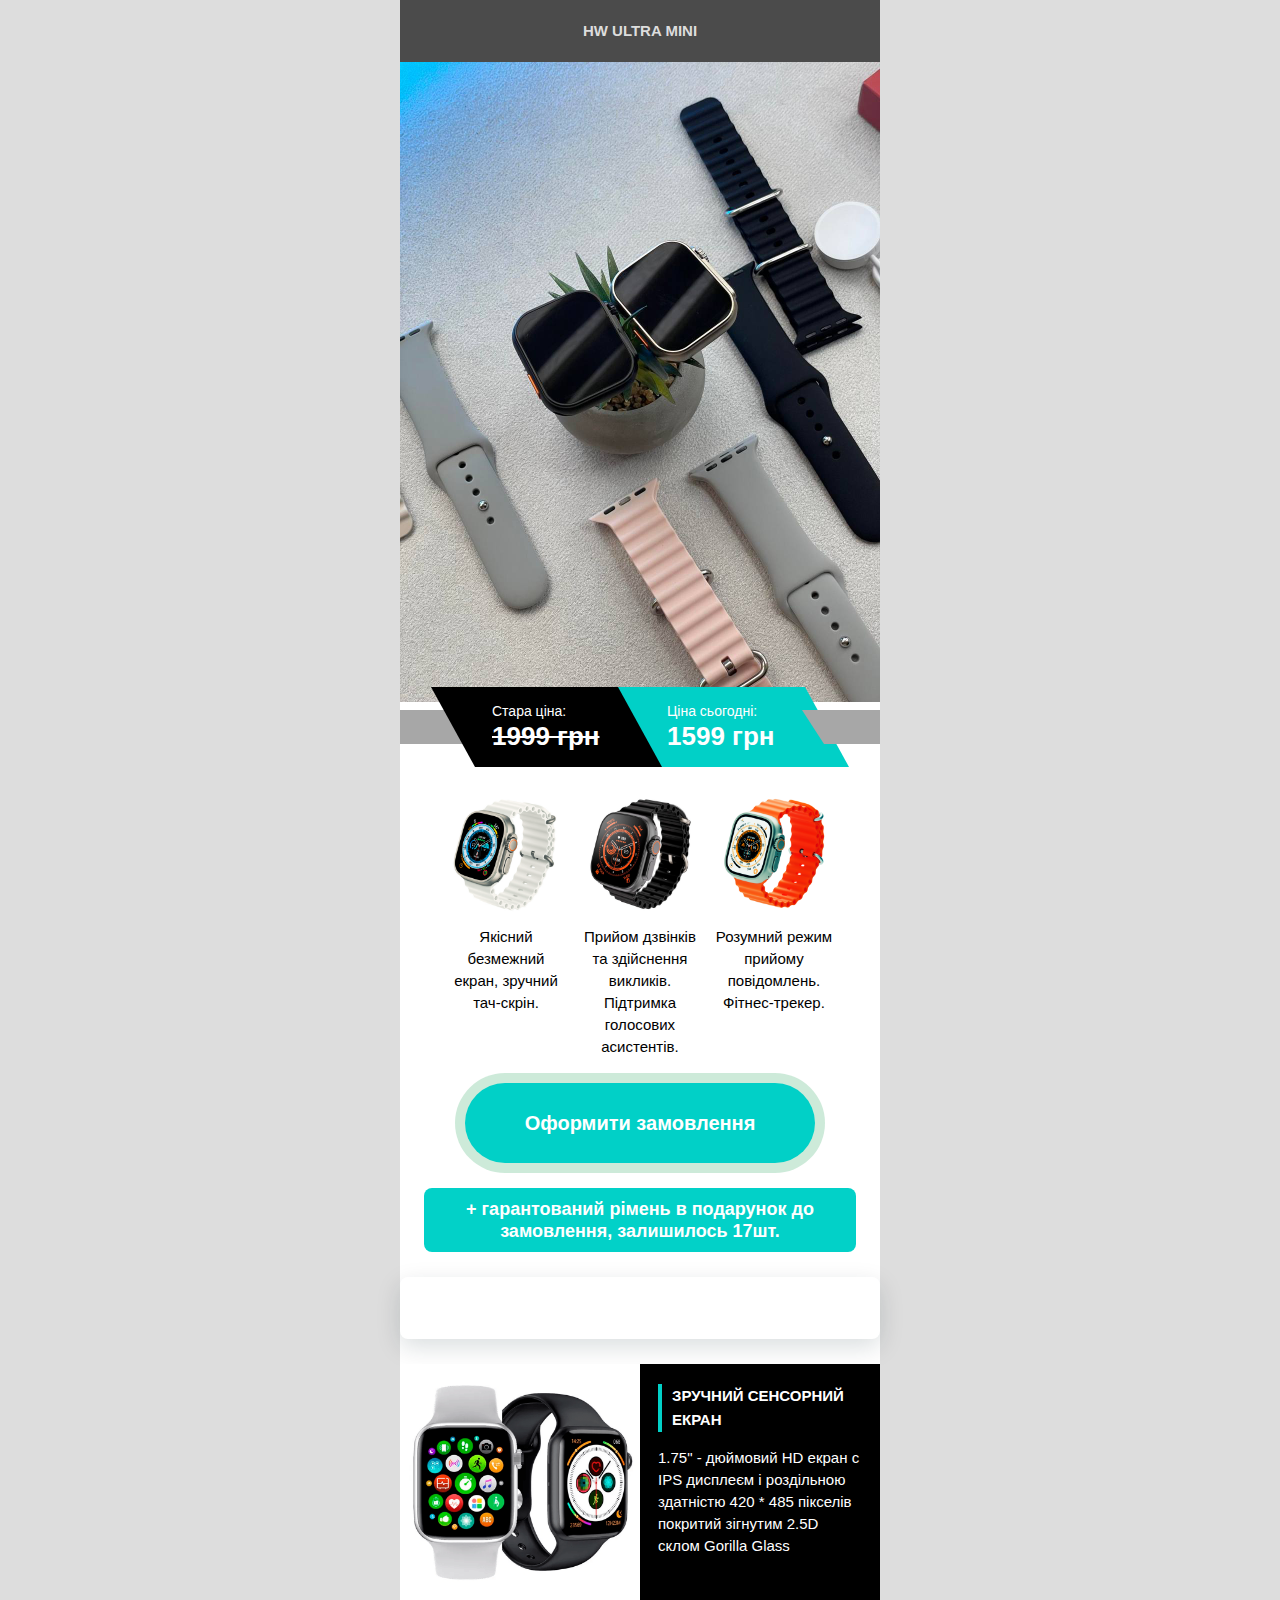
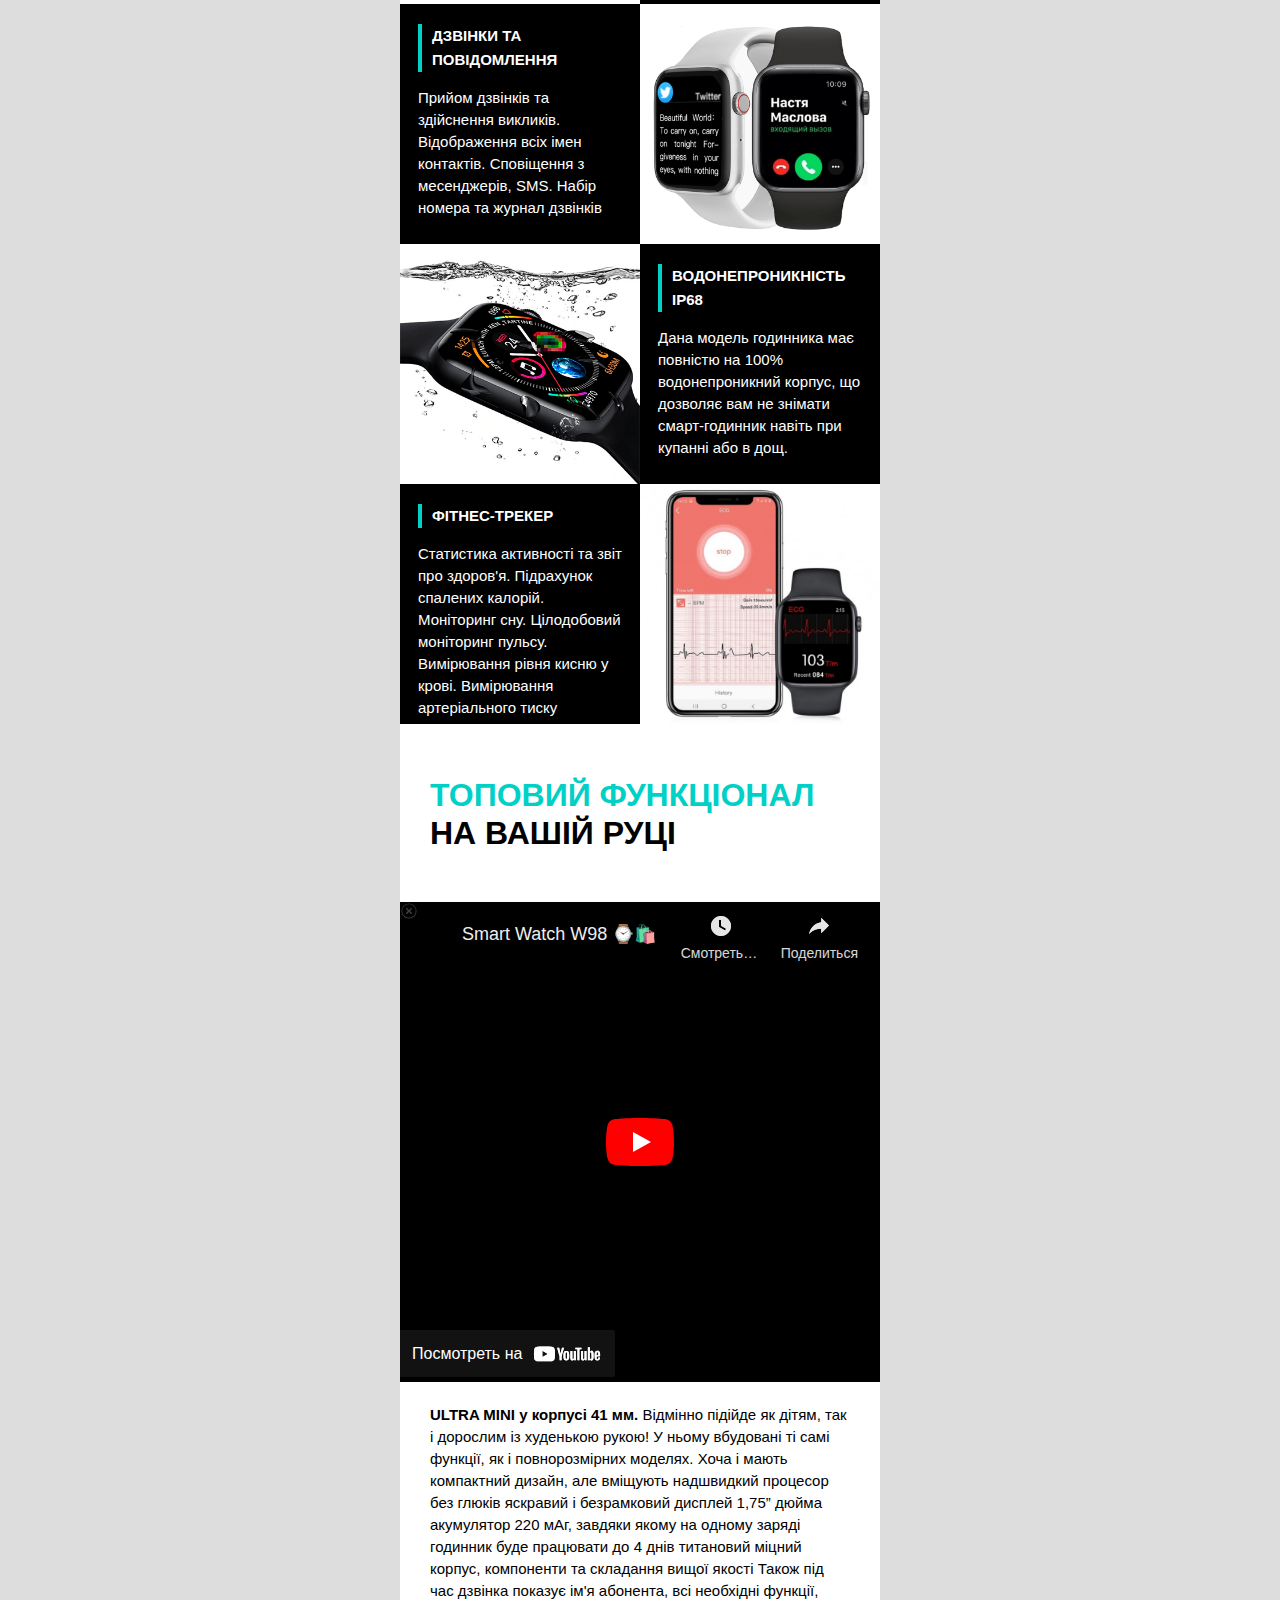
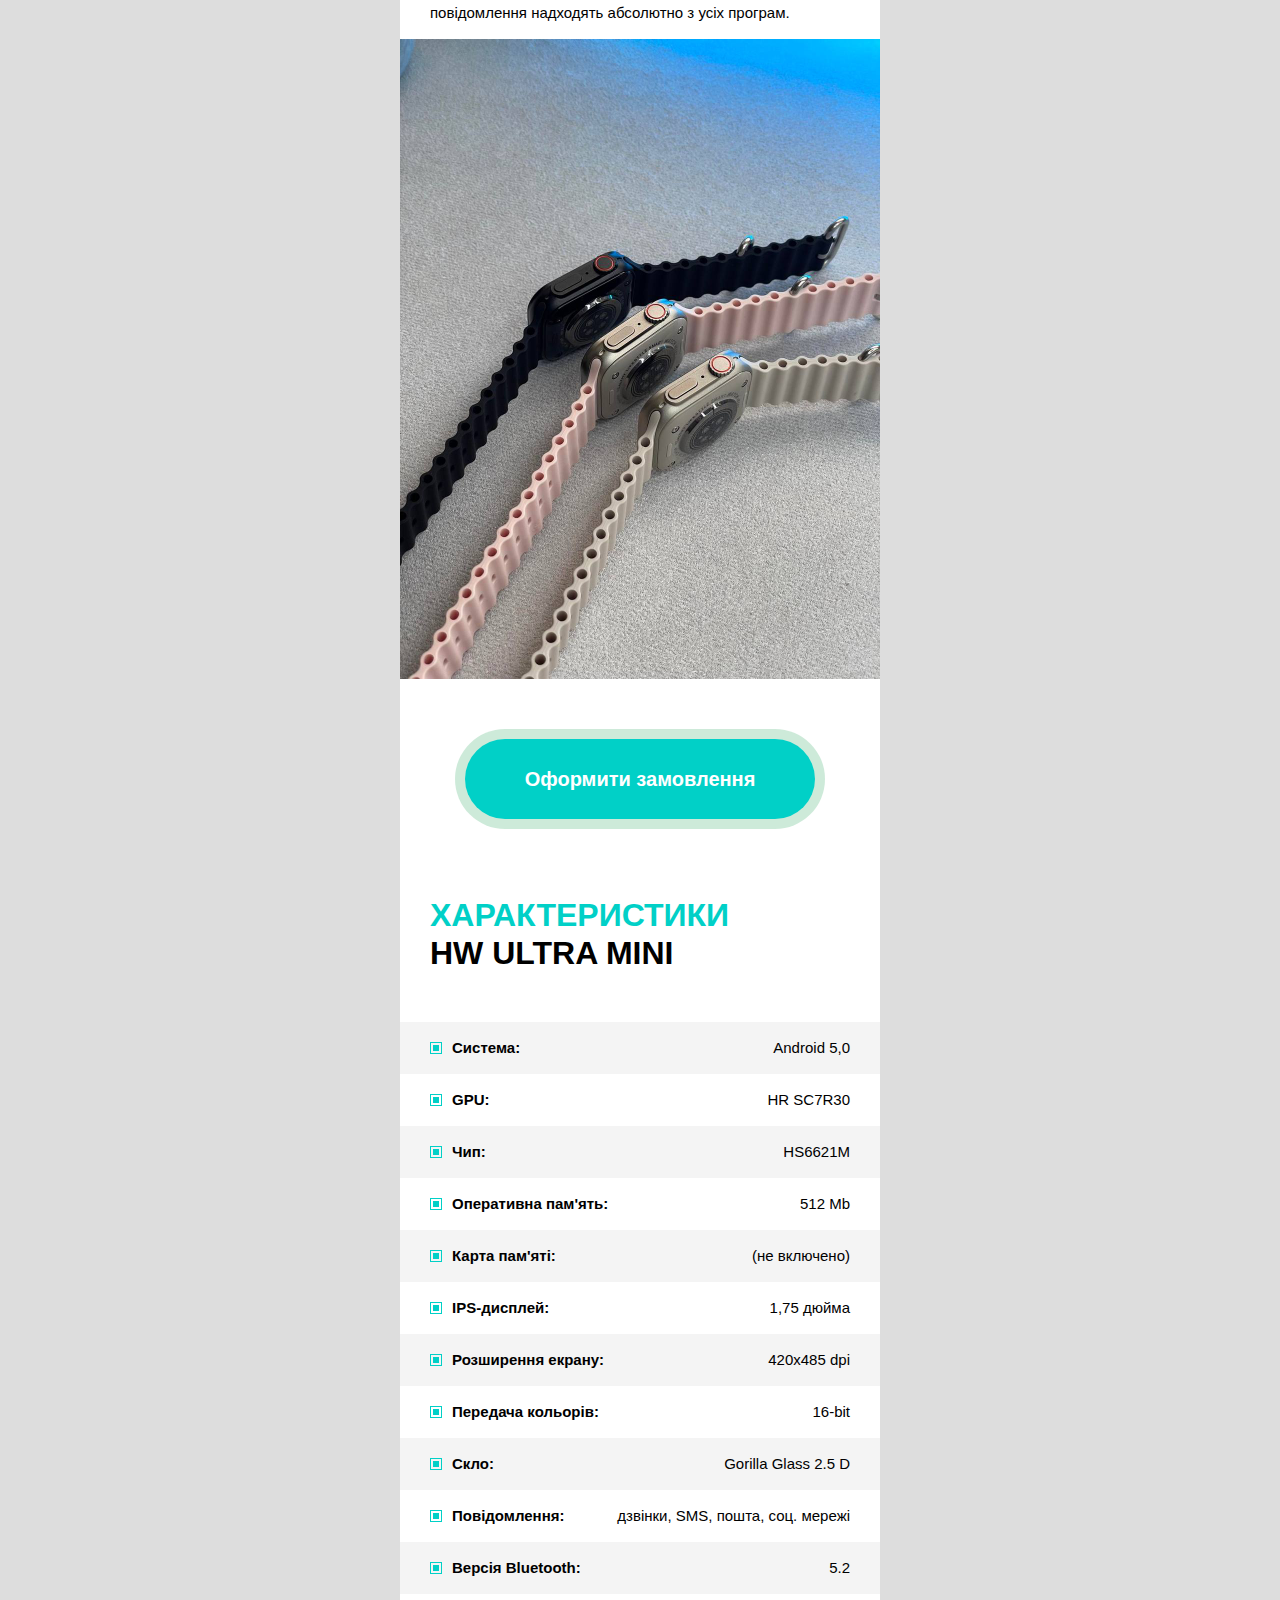
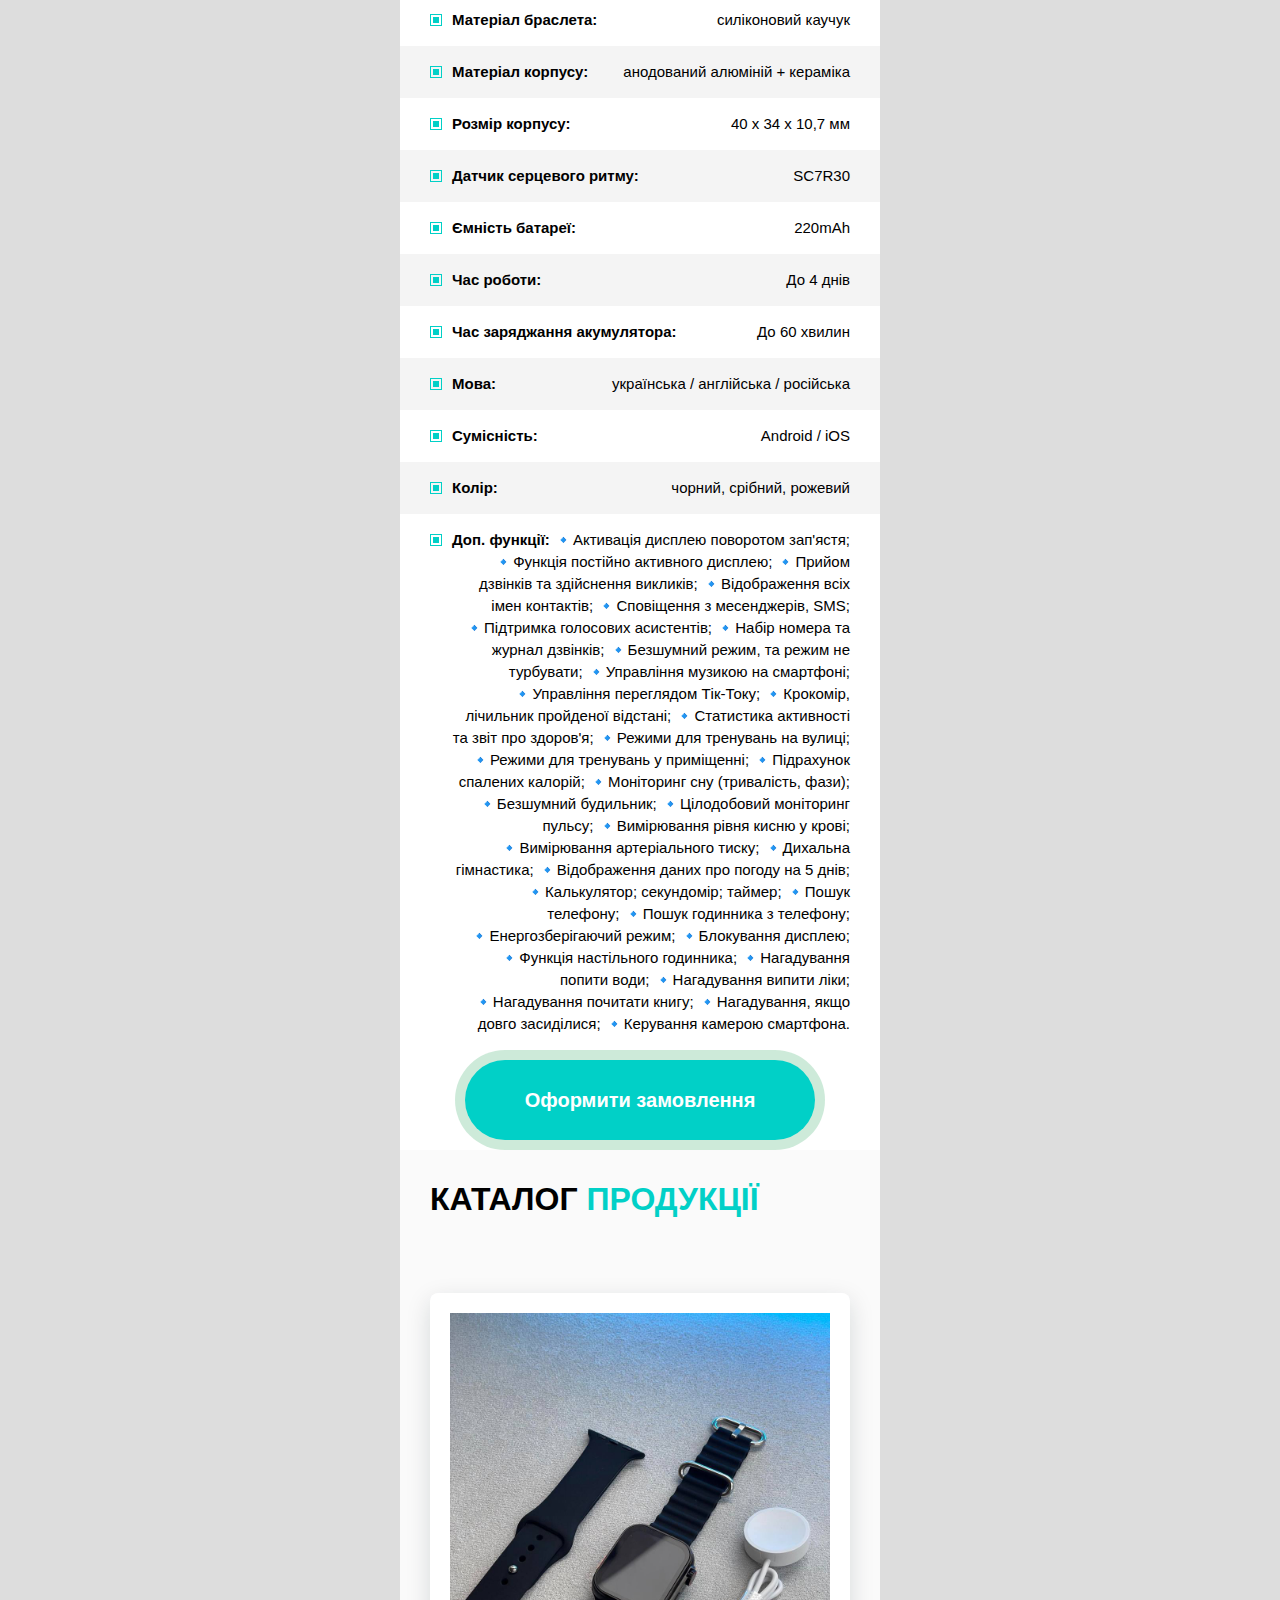
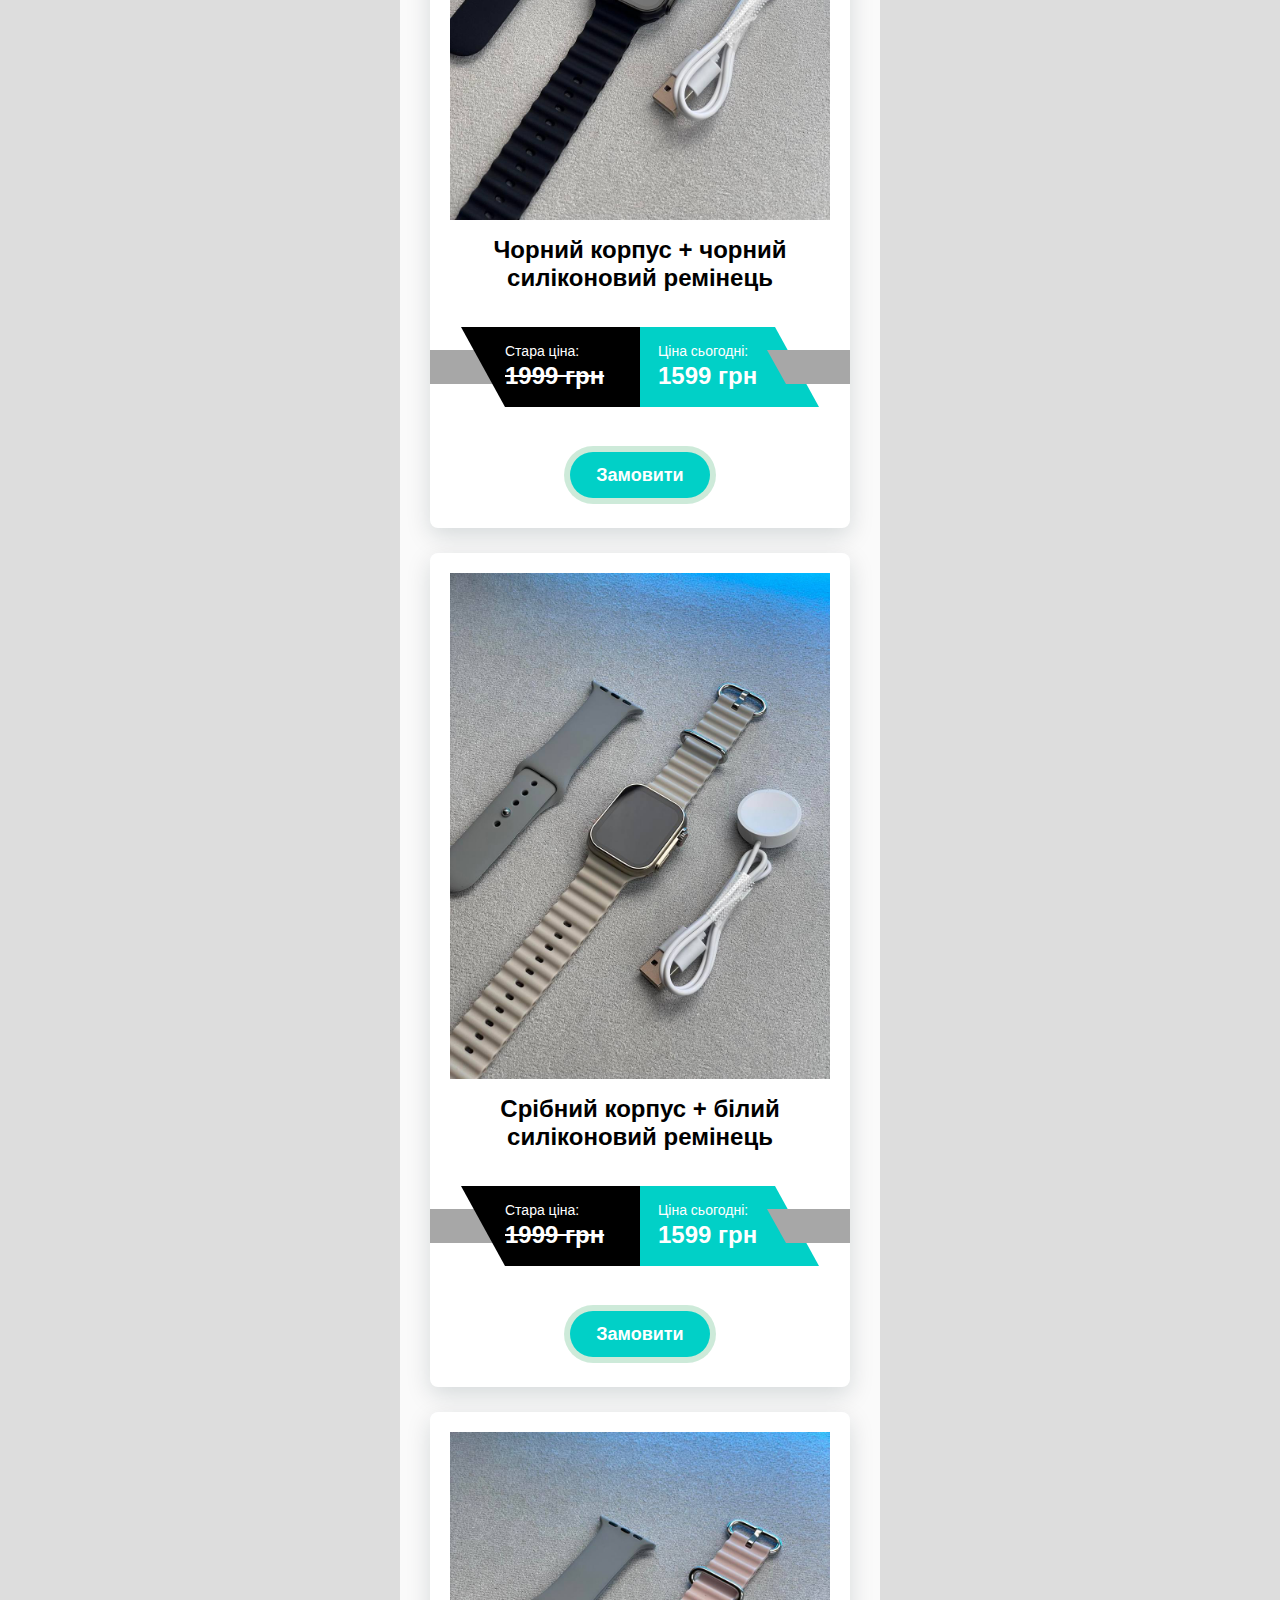
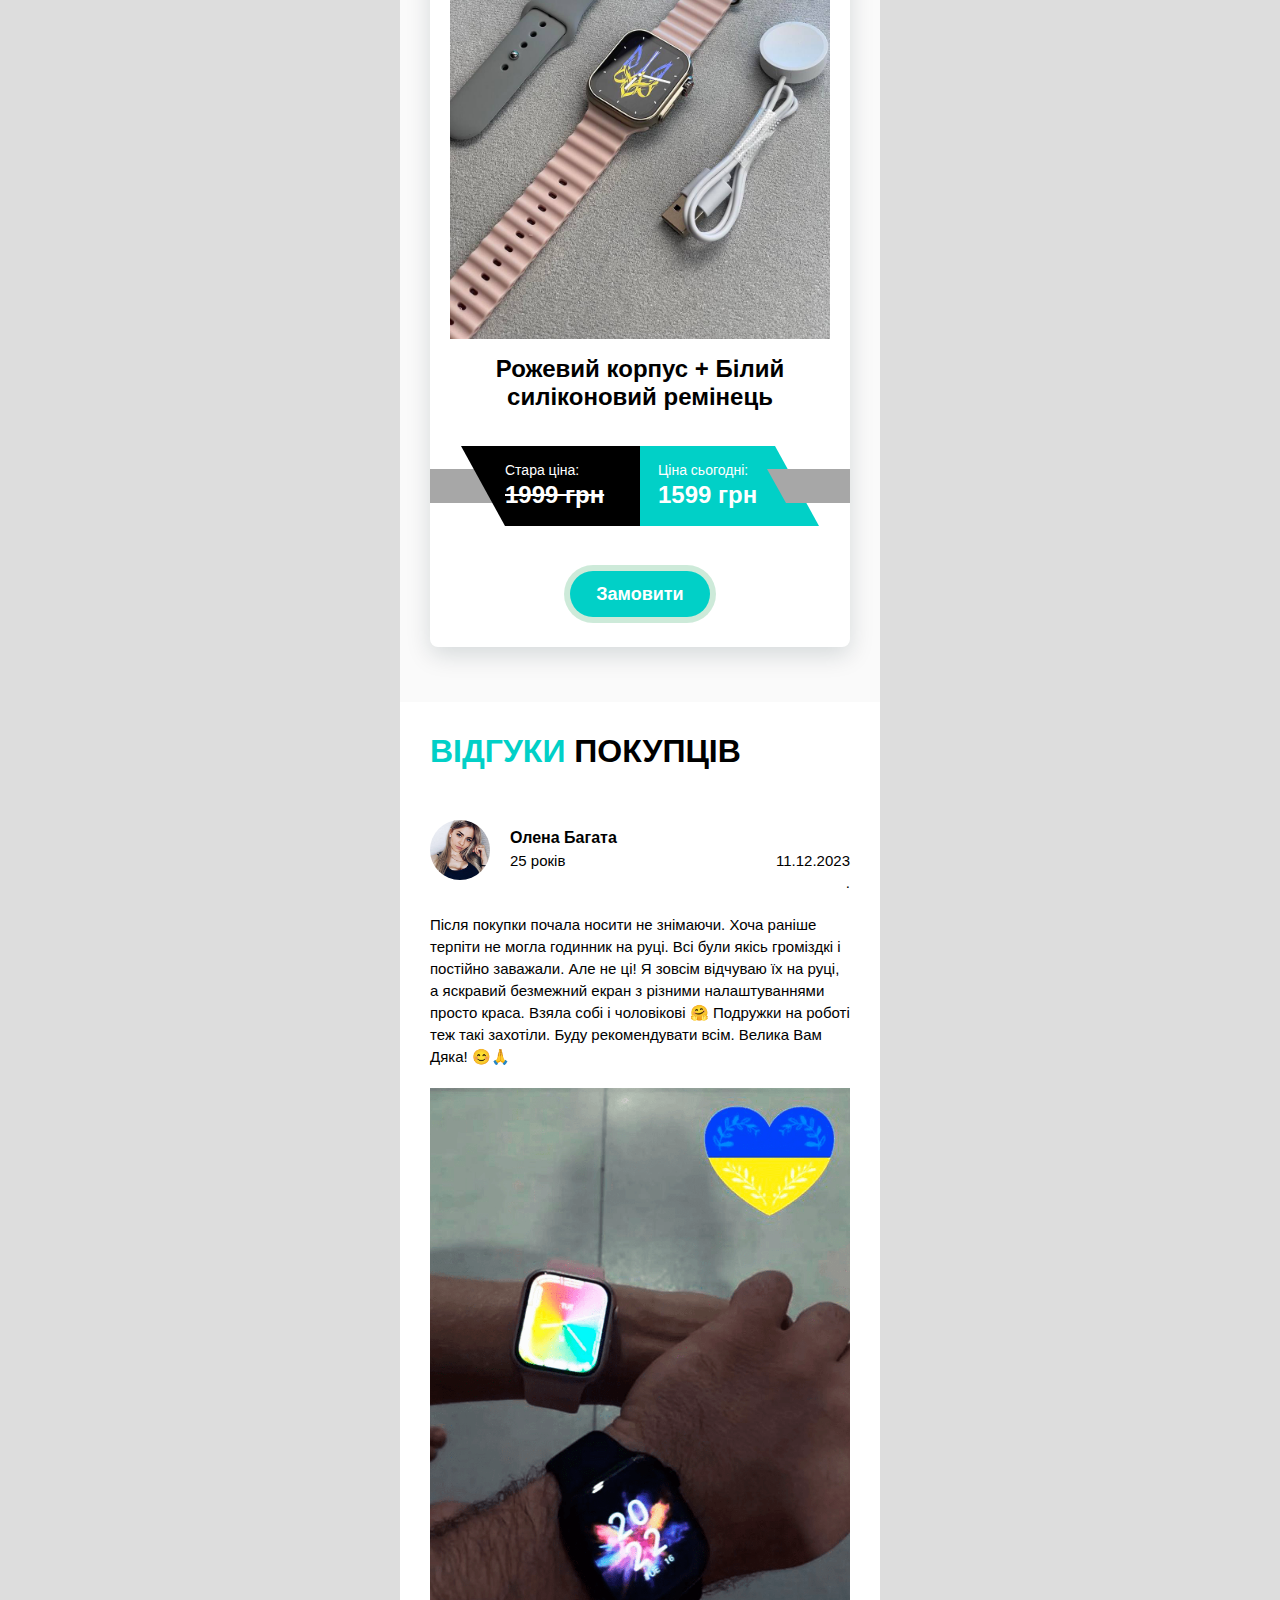
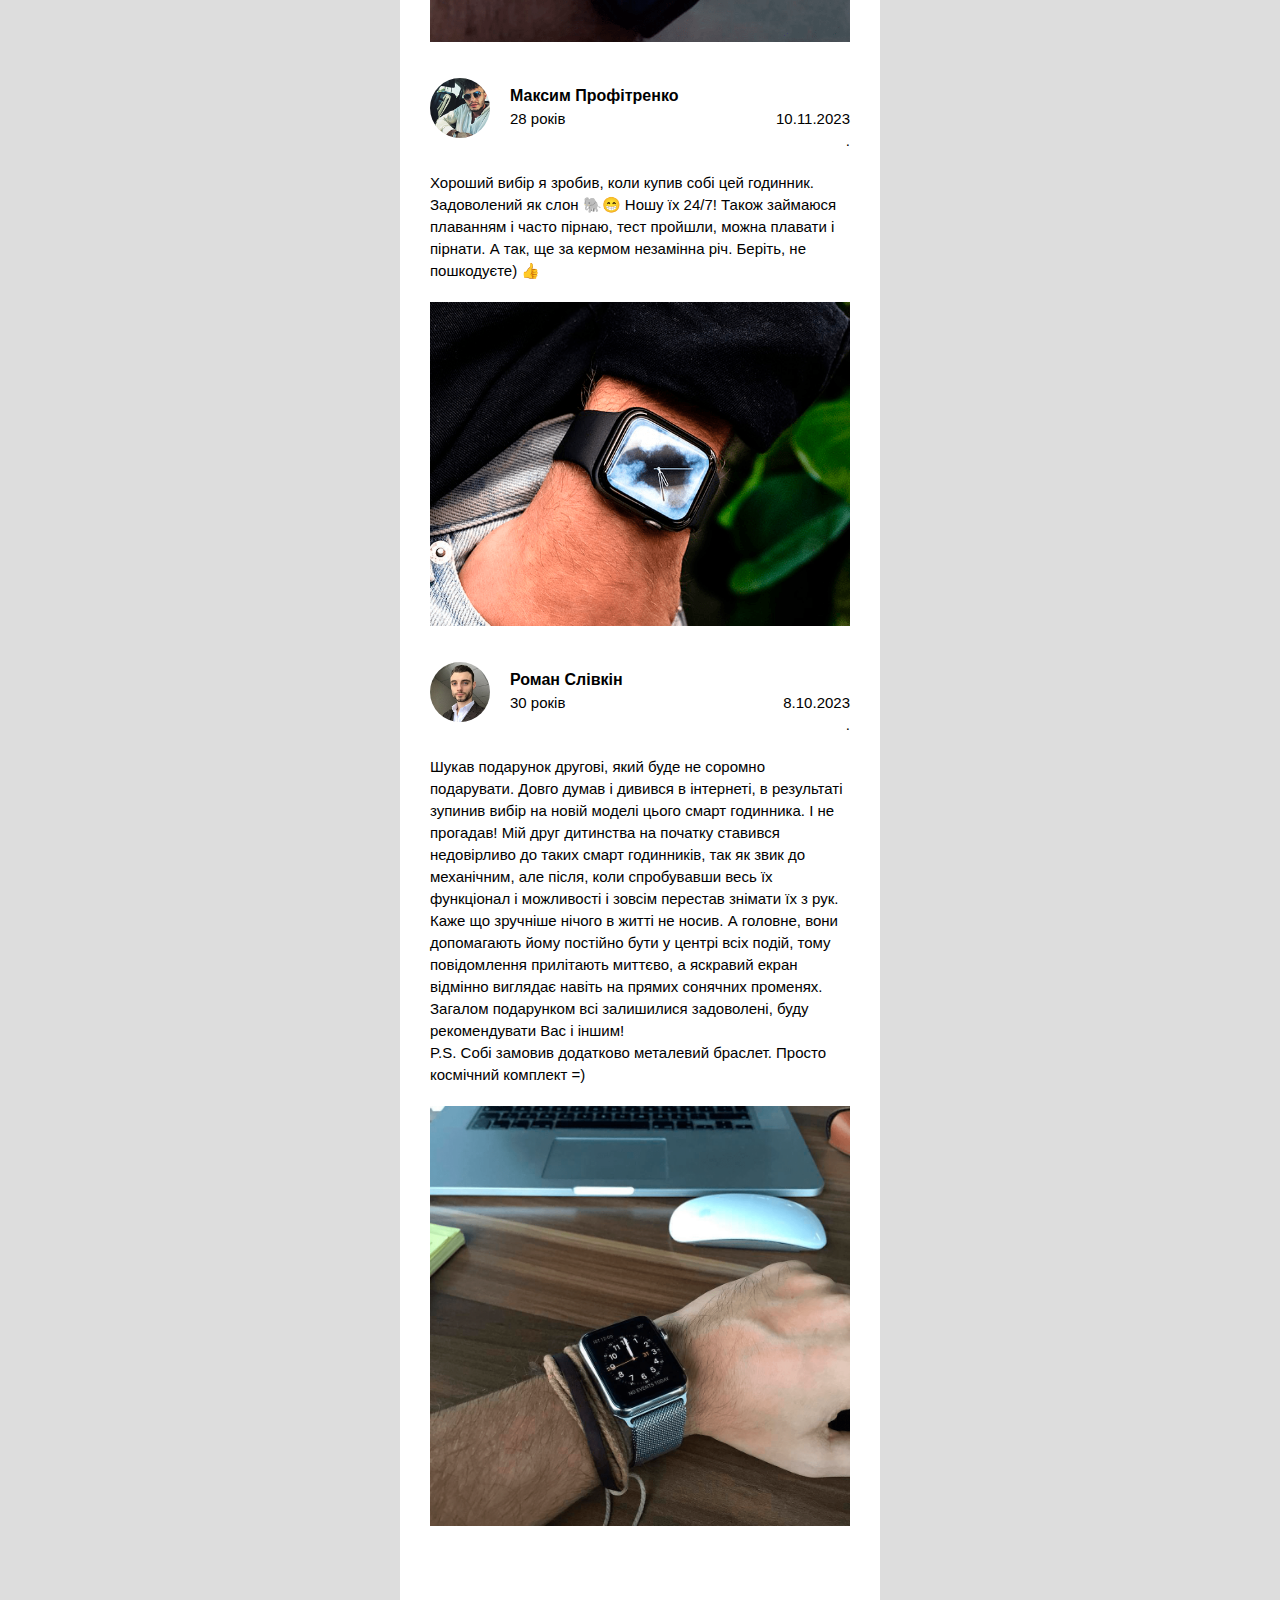
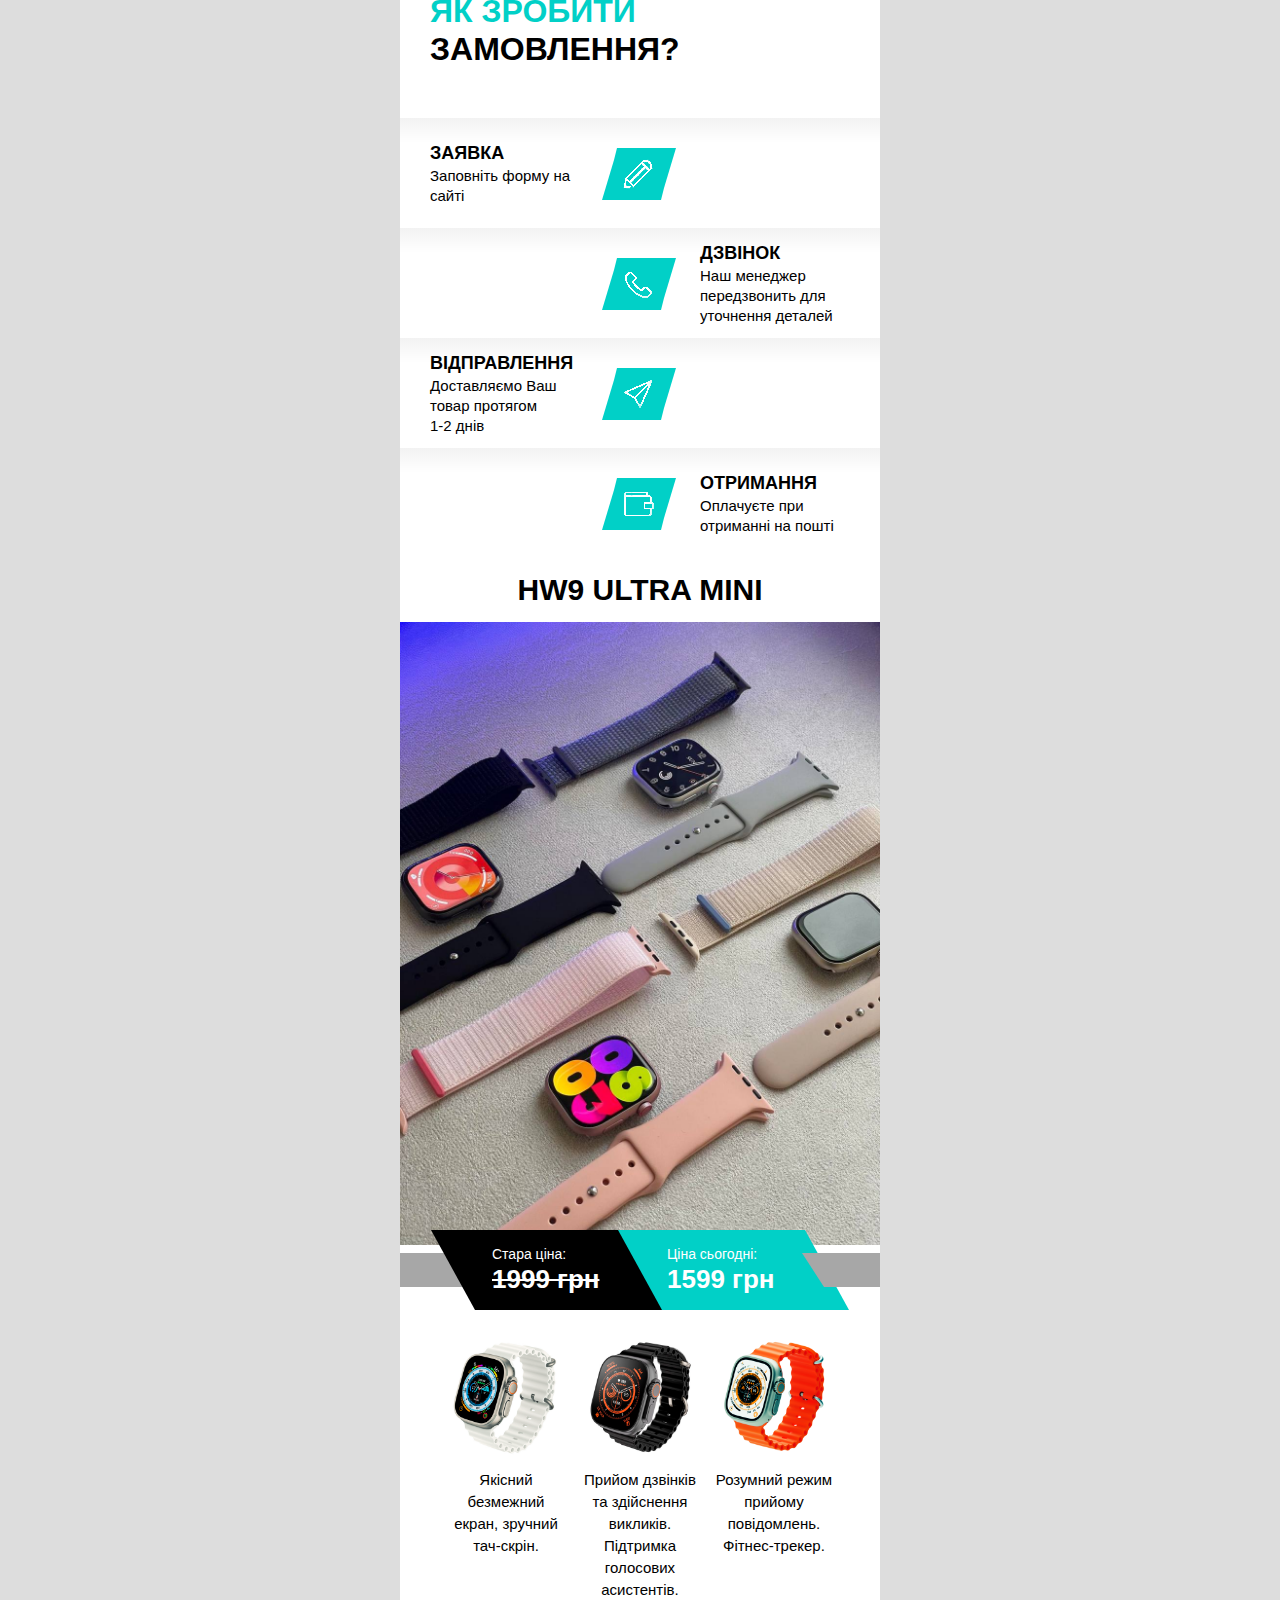
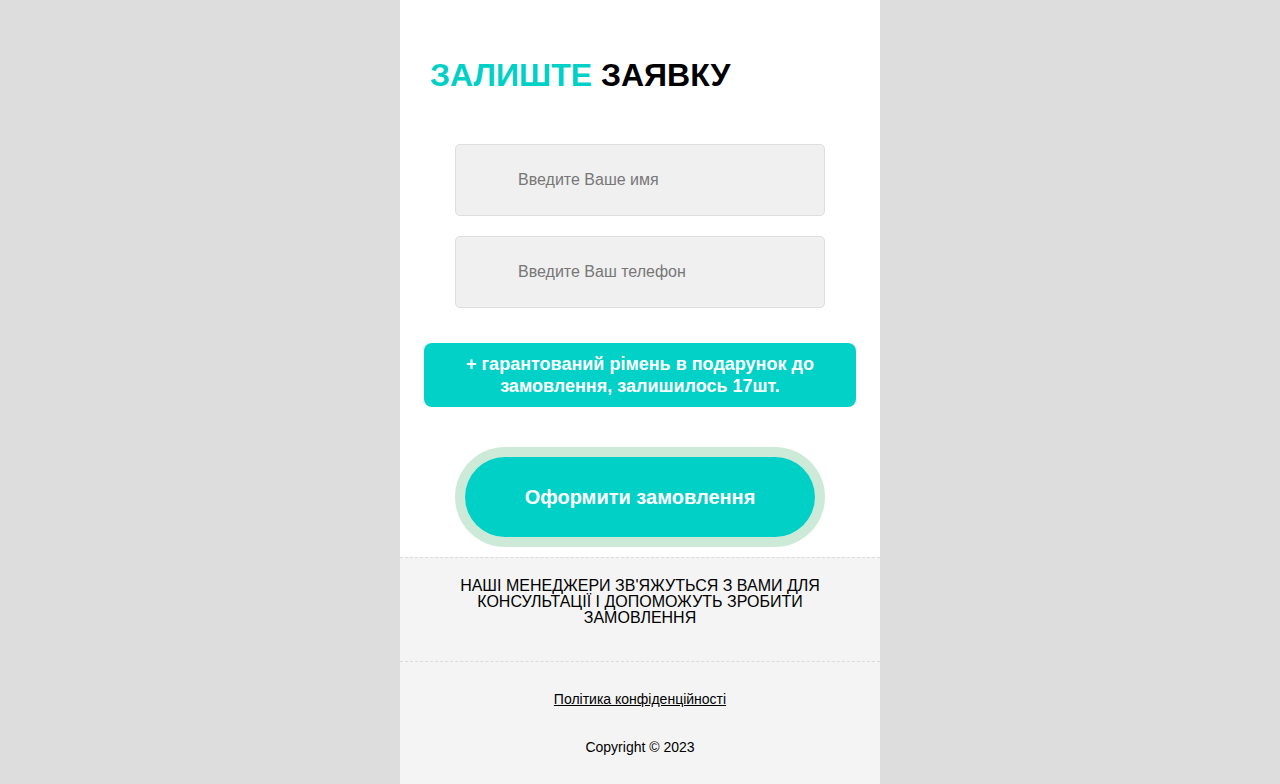
==== commit bc20ca76: "update.ver 2" ====
--- a/index.html
+++ b/index.html
@@ -10,10 +10,10 @@
 
 	<link rel="shortcut icon" href="https://trendgames.space/favicon.ico">
 
-	<link rel="stylesheet" href="./Смарт годинник HW9 ULTRA MINI_files/reset.css">
-	<link rel="stylesheet" href="./Смарт годинник HW9 ULTRA MINI_files/owl.carousel.min.css">
-	<link rel="stylesheet" href="./Смарт годинник HW9 ULTRA MINI_files/styles.css">
-	<link rel="stylesheet" href="./Смарт годинник HW9 ULTRA MINI_files/magnific-popup.css">
+	<link rel="stylesheet" href="./HW9_ULTRA_MINI_files/reset.css">
+	<link rel="stylesheet" href="./HW9_ULTRA_MINI_files/owl.carousel.min.css">
+	<link rel="stylesheet" href="./HW9_ULTRA_MINI_files/styles.css">
+	<link rel="stylesheet" href="./HW9_ULTRA_MINI_files/magnific-popup.css">
 
 
 	<!-- Meta Pixel Code -->
@@ -53,15 +53,15 @@
 			</div>
 			<div class="benefits_block clearfix">
 				<div class="benefit_item">
-					<img src="./Смарт годинник HW9 ULTRA MINI_files/clock1.png" alt="">
+					<img src="./HW9_ULTRA_MINI_files/clock1.png" alt="">
 					<p>Якісний безмежний екран, зручний тач-скрін.</p>
 				</div>
 				<div class="benefit_item">
-					<img src="./Смарт годинник HW9 ULTRA MINI_files/clock3.png" alt="">
+					<img src="./HW9_ULTRA_MINI_files/clock3.png" alt="">
 					<p>Прийом дзвінків та здійснення викликів. Підтримка голосових асистентів.</p>
 				</div>
 				<div class="benefit_item">
-					<img src="./Смарт годинник HW9 ULTRA MINI_files/clock4.png" alt="">
+					<img src="./HW9_ULTRA_MINI_files/clock4.png" alt="">
 					<p>Розумний режим прийому повідомлень. Фітнес-трекер.</p>
 				</div>
 			</div>
@@ -78,7 +78,7 @@
 				<div class="slider">
 
 					<div class="review_item">
-						<img class="photo" src="./Смарт годинник HW9 ULTRA MINI_files/gif.gif" alt="">
+						<img class="photo" src="./HW9_ULTRA_MINI_files/gif.gif" alt="">
 					</div>
 
 				</div>
@@ -86,7 +86,7 @@
 		</div>
 		<div class="benefits_list7">
 			<div class="benefit_item clearfix">
-				<img src="./Смарт годинник HW9 ULTRA MINI_files/clockAll.png" alt="">
+				<img src="./HW9_ULTRA_MINI_files/clockAll.png" alt="">
 				<div class="text_block">
 					<h4>Зручний сенсорний екран</h4>
 					<p>1.75" - дюймовий HD екран c IPS дисплеєм і роздільною здатністю 420 * 485 пікселів покритий
@@ -99,7 +99,7 @@
 			</div>
 
 			<div class="benefit_item clearfix">
-				<img src="./Смарт годинник HW9 ULTRA MINI_files/clock8.png" alt="">
+				<img src="./HW9_ULTRA_MINI_files/clock8.png" alt="">
 				<div class="text_block">
 					<h4>Дзвінки та повідомлення</h4>
 					<p>Прийом дзвінків та здійснення викликів. Відображення всіх імен контактів. Сповіщення з
@@ -107,7 +107,7 @@
 				</div>
 			</div>
 			<div class="benefit_item clearfix">
-				<img src="./Смарт годинник HW9 ULTRA MINI_files/clock6.png" alt="">
+				<img src="./HW9_ULTRA_MINI_files/clock6.png" alt="">
 				<div class="text_block">
 					<h4>Водонепроникність IP68</h4>
 					<p>Дана модель годинника має повністю на 100% водонепроникний корпус, що дозволяє вам не
@@ -115,7 +115,7 @@
 				</div>
 			</div>
 			<div class="benefit_item clearfix">
-				<img src="./Смарт годинник HW9 ULTRA MINI_files/clock9.png" alt="">
+				<img src="./HW9_ULTRA_MINI_files/clock9.png" alt="">
 				<div class="text_block">
 					<h4>Фітнес-трекер</h4>
 					<p>Статистика активності та звіт про здоров'я. Підрахунок спалених калорій. Моніторинг сну.
@@ -134,7 +134,7 @@
 			<!-- video -->
 
 			<div class="video_block">
-				<iframe width="560" height="315" src="./Смарт годинник HW9 ULTRA MINI_files/_dHaAwwkfsM.html" title="YouTube video player" frameborder="0" allow="accelerometer; autoplay; clipboard-write; encrypted-media; gyroscope; picture-in-picture; web-share" allowfullscreen=""></iframe>
+				<iframe width="560" height="315" src="./HW9_ULTRA_MINI_files/_dHaAwwkfsM.html" title="YouTube video player" frameborder="0" allow="accelerometer; autoplay; clipboard-write; encrypted-media; gyroscope; picture-in-picture; web-share" allowfullscreen=""></iframe>
 			</div>
 
 			<style>
@@ -326,7 +326,7 @@
 			<div class="reviews_list">
 				<div class="review_item">
 					<div class="author_block clearfix">
-						<img src="./Смарт годинник HW9 ULTRA MINI_files/avatar_1_7plus.jpg" alt="Smart Watch 7 series">
+						<img src="./HW9_ULTRA_MINI_files/avatar_1_7plus.jpg" alt="Smart Watch 7 series">
 						<div class="author_info">
 							<div class="name">Олена Багата</div>
 							<div class="text">25 років</div>
@@ -341,13 +341,13 @@
 						безмежний екран з різними налаштуваннями просто краса. Взяла собі і чоловікові 🤗 Подружки на
 						роботі теж такі захотіли. Буду рекомендувати всім. Велика Вам Дяка! 😊🙏</p>
 					<div>
-						<img src="./Смарт годинник HW9 ULTRA MINI_files/otzyv_1.png" alt="Smart Watch 7 series">
+						<img src="./HW9_ULTRA_MINI_files/otzyv_1.png" alt="Smart Watch 7 series">
 
 					</div>
 				</div>
 				<div class="review_item">
 					<div class="author_block clearfix">
-						<img src="./Смарт годинник HW9 ULTRA MINI_files/avatar_2_7plus.jpg" alt="Smart Watch 7 series">
+						<img src="./HW9_ULTRA_MINI_files/avatar_2_7plus.jpg" alt="Smart Watch 7 series">
 						<div class="author_info">
 							<div class="name">Максим Профітренко</div>
 							<div class="text">28 років</div>
@@ -361,13 +361,13 @@
 						Також займаюся плаванням і часто пірнаю, тест пройшли, можна плавати і пірнати. А так, ще за
 						кермом незамінна річ. Беріть, не пошкодуєте) 👍</p>
 					<div>
-						<img src="./Смарт годинник HW9 ULTRA MINI_files/otzyv_2.png" alt="Smart Watch 7 series">
+						<img src="./HW9_ULTRA_MINI_files/otzyv_2.png" alt="Smart Watch 7 series">
 
 					</div>
 				</div>
 				<div class="review_item">
 					<div class="author_block clearfix">
-						<img src="./Смарт годинник HW9 ULTRA MINI_files/avatar_3_7plus.jpg" alt="Smart Watch 7 series">
+						<img src="./HW9_ULTRA_MINI_files/avatar_3_7plus.jpg" alt="Smart Watch 7 series">
 						<div class="author_info">
 							<div class="name">Роман Слівкін</div>
 							<div class="text">30 років</div>
@@ -387,7 +387,7 @@
 						рекомендувати Вас і іншим!<br>P.S. Собі замовив додатково металевий браслет. Просто космічний
 						комплект =)</p>
 					<div>
-						<img src="./Смарт годинник HW9 ULTRA MINI_files/otzyv_3.png" alt="Smart Watch 7 series">
+						<img src="./HW9_ULTRA_MINI_files/otzyv_3.png" alt="Smart Watch 7 series">
 					</div>
 				</div>
 			</div>
@@ -402,7 +402,7 @@
 			<div class="step_item">
 				<div class="step_wrapper">
 					<div class="bg_icon">
-						<img src="./Смарт годинник HW9 ULTRA MINI_files/order_steps__step1_icon.png" alt="">
+						<img src="./HW9_ULTRA_MINI_files/order_steps__step1_icon.png" alt="">
 					</div>
 					<h4>Заявка</h4>
 					<p>Заповніть форму на сайті</p>
@@ -411,7 +411,7 @@
 			<div class="step_item">
 				<div class="step_wrapper">
 					<div class="bg_icon">
-						<img src="./Смарт годинник HW9 ULTRA MINI_files/order_steps__step2_icon.png" alt="">
+						<img src="./HW9_ULTRA_MINI_files/order_steps__step2_icon.png" alt="">
 					</div>
 					<h4>Дзвінок</h4>
 					<p>Наш менеджер передзвонить для уточнення деталей</p>
@@ -420,7 +420,7 @@
 			<div class="step_item">
 				<div class="step_wrapper">
 					<div class="bg_icon">
-						<img src="./Смарт годинник HW9 ULTRA MINI_files/order_steps__step3_icon.png" alt="">
+						<img src="./HW9_ULTRA_MINI_files/order_steps__step3_icon.png" alt="">
 					</div>
 					<h4>Відправлення</h4>
 					<p>Доставляємо Ваш товар протягом <br> 1-2 днів</p>
@@ -429,7 +429,7 @@
 			<div class="step_item">
 				<div class="step_wrapper">
 					<div class="bg_icon">
-						<img src="./Смарт годинник HW9 ULTRA MINI_files/order_steps__step4_icon.png" alt="">
+						<img src="./HW9_ULTRA_MINI_files/order_steps__step4_icon.png" alt="">
 					</div>
 					<h4>Отримання</h4>
 					<p>Оплачуєте при отриманні на пошті</p>
@@ -457,15 +457,15 @@
 			</div>
 			<div class="benefits_block clearfix">
 				<div class="benefit_item">
-					<img src="./Смарт годинник HW9 ULTRA MINI_files/clock1.png" alt="">
+					<img src="./HW9_ULTRA_MINI_files/clock1.png" alt="">
 					<p>Якісний безмежний екран, зручний тач-скрін.</p>
 				</div>
 				<div class="benefit_item">
-					<img src="./Смарт годинник HW9 ULTRA MINI_files/clock3.png" alt="">
+					<img src="./HW9_ULTRA_MINI_files/clock3.png" alt="">
 					<p>Прийом дзвінків та здійснення викликів. Підтримка голосових асистентів.</p>
 				</div>
 				<div class="benefit_item">
-					<img src="./Смарт годинник HW9 ULTRA MINI_files/clock4.png" alt="">
+					<img src="./HW9_ULTRA_MINI_files/clock4.png" alt="">
 					<p>Розумний режим прийому повідомлень. Фітнес-трекер.</p>
 				</div>
 			</div>
@@ -476,18 +476,18 @@
 
 
 
-			<form id="order_form" class="order_form"  method="POST" onsubmit="sendEmailTelegram(event)">
-				<!-- action="Thanks order.html" -->
+			<form id="order_form" onsubmit="sendEmailTelegram(event)" class="order_form" >
+				
 				<input class="field" type="text" name="name" placeholder="Введите Ваше имя" required="">
 				<input class="field" type="tel" name="phone" placeholder="Введите Ваш телефон" required="">
 
 				<div class="order-details" style="margin-bottom: 50px; margin-top: 10px;">+ гарантований рімень в подарунок до замовлення, залишилось <span>17шт.</span></div>
-				<button type="submit"  class="button order_form_button" id="">Оформити замовлення</button>
+				<button type="submit"  class="button order_form_button" id="btn">Оформити замовлення</button>
 
 				<div class="timer_block clearfix" style="margin-bottom: 0px; margin-top: 20px;">
 					<p> Наші менеджери зв'яжуться з вами для консультації і допоможуть зробити замовлення </p>
 				</div>
-				<div class="form_send-result"></div>
+
 			</form>
 
 		</section>
@@ -498,7 +498,7 @@
 
 		<footer class="footer_section">
 
-			<a target="_blank" href="politic.html">Політика конфіденційності</a><br>
+			<a target="_blank" href="https://ilyagubinn.github.io/Landing_Watch/politic.html">Політика конфіденційності</a><br>
 			<br>
 			Copyright © 2023
 
@@ -548,18 +548,20 @@
 	</style>
 
 
-	<link rel="stylesheet" type="text/css" href="./Смарт годинник HW9 ULTRA MINI_files/roboto.css">
-	<script src="./Смарт годинник HW9 ULTRA MINI_files/jquery.js" type="text/javascript"></script>
-
-	<script src="./Смарт годинник HW9 ULTRA MINI_files/jquery.cookie.min.js" integrity="sha512-3j3VU6WC5rPQB4Ld1jnLV7Kd5xr+cq9avvhwqzbH/taCRNURoeEpoPBK9pDyeukwSxwRPJ8fDgvYXd6SkaZ2TA==" crossorigin="anonymous" referrerpolicy="no-referrer"></script>
-	<script src="./Смарт годинник HW9 ULTRA MINI_files/jquery.magnific-popup.min.js" integrity="sha512-IsNh5E3eYy3tr/JiX2Yx4vsCujtkhwl7SLqgnwLNgf04Hrt9BT9SXlLlZlWx+OK4ndzAoALhsMNcCmkggjZB1w==" crossorigin="anonymous" referrerpolicy="no-referrer"></script>
-	<script src="./Смарт годинник HW9 ULTRA MINI_files/plugins.js" type="text/javascript"></script>
-	<script src="./Смарт годинник HW9 ULTRA MINI_files/owl.carousel.min.js"></script>
-	<script src="./Смарт годинник HW9 ULTRA MINI_files/detect.js" type="text/javascript"></script>
-
-	<script src="./Смарт годинник HW9 ULTRA MINI_files/jquery.maskedinput.min.js"></script>
-	<script src="./Смарт годинник HW9 ULTRA MINI_files/scripts.js"></script>
-	<script src="./Thanks order_files/formTelegram.js"></script>
+	<link rel="stylesheet" type="text/css" href="./HW9_ULTRA_MINI_files/roboto.css">
+	<script src="./HW9_ULTRA_MINI_files/jquery.js" type="text/javascript">
+
+	</script><script src="./Thanksorder_files/formTelegram.js"></script>
+
+	<script src="./HW9_ULTRA_MINI_files/jquery.cookie.min.js" integrity="sha512-3j3VU6WC5rPQB4Ld1jnLV7Kd5xr+cq9avvhwqzbH/taCRNURoeEpoPBK9pDyeukwSxwRPJ8fDgvYXd6SkaZ2TA==" crossorigin="anonymous" referrerpolicy="no-referrer"></script>
+	<script src="./HW9_ULTRA_MINI_files/jquery.magnific-popup.min.js" integrity="sha512-IsNh5E3eYy3tr/JiX2Yx4vsCujtkhwl7SLqgnwLNgf04Hrt9BT9SXlLlZlWx+OK4ndzAoALhsMNcCmkggjZB1w==" crossorigin="anonymous" referrerpolicy="no-referrer"></script>
+	<script src="./HW9_ULTRA_MINI_files/plugins.js" type="text/javascript"></script>
+	<script src="./HW9_ULTRA_MINI_files/owl.carousel.min.js"></script>
+	<script src="./HW9_ULTRA_MINI_files/detect.js" type="text/javascript"></script>
+
+	<script src="./HW9_ULTRA_MINI_files/jquery.maskedinput.min.js"></script>
+	<script src="./HW9_ULTRA_MINI_files/scripts.js"></script>
+	
 	<!-- /scripts -->
 
 
--- a/HW9_ULTRA_MINI_files/styles.css
+++ b/HW9_ULTRA_MINI_files/styles.css
@@ -0,0 +1,2610 @@
+﻿/* 
+	С помощью :root описываются цвета приложения.
+	Для установления цвета используется такая конструкция.
+	Пример использлвания: background: #1fa157;
+	или чтобы добавить прозрачность background: rgba(var(--primary-color), .2);
+	где, .2 - это прозрачность равна 20%
+ */
+:root {
+	--gray-color-100: #fafafa;
+	--gray-color-200: #f4f4f4;
+	--yellow-color-300: #a7a7a7
+}
+
+/* styles */
+body {
+	min-width: 480px;
+	background: #ddd;
+	font-family: 'Montserrat', sans-serif;
+	font-weight: 400;
+	font-size: 15px;
+	line-height: 22px;
+	color: #000;
+	cursor: default;
+}
+
+.main_wrapper {
+	margin: 0 auto;
+	width: 480px;
+	background: #fff;
+}
+.galery{
+    margin-bottom: -30px;
+    margin-top: -80px;
+}
+
+.clearfix:after {
+	content: "";
+	display: block;
+	clear: both;
+}
+
+img {
+	max-width: 100%;
+	height: auto;
+}
+
+b {
+	font-weight: 700;
+}
+.header {
+	background-color: #4b4b4b;
+	color: #ddd;
+	padding: 20px;
+	text-align: center;
+
+	font-weight: 800;
+	
+
+}
+
+/* button */
+
+.button {
+	display: block;
+	margin: 10px auto;
+	width: 350px;
+	height: 80px;
+	border: none;
+	-webkit-border-radius: 40px;
+	-moz-border-radius: 40px;
+	border-radius: 40px;
+	background: #01d0c7;
+	-webkit-box-shadow: 0 0 0 10px #1fa15739;
+	-moz-box-shadow: 0 0 0 10px #1fa15739;
+	box-shadow: 0 0 0 10px #1fa15739;
+	font-family: 'Montserrat', sans-serif;
+	font-weight: 700;
+	font-size: 20px;
+	line-height: 80px;
+	color: #fff;
+	text-decoration: none;
+	text-align: center;
+	cursor: pointer;
+
+}
+.order_form_button a {
+	text-decoration: none;
+	color: #fff;
+}
+
+/* section */
+
+section {
+	padding: 30px 0;
+}
+
+.yellow_theme {
+	background: #a7a7a7;
+}
+
+.dark_theme {
+	background: #000;
+	color: #fff;
+}
+
+.gray_theme {
+	background: #ebebeb;
+}
+
+/* titles */
+.wrapper-title {
+	display: block;
+	text-align: center;
+}
+
+h2.title {
+	margin: 0 0 30px;
+	font-weight: 700;
+	font-size: 32px;
+	line-height: 38px;
+	text-transform: uppercase;
+	display: inline-block
+}
+
+h2.title:after {
+	display: block;
+	content: '';
+	margin: 15px 0 0;
+	width: 62px;
+	height: 5px;
+	background: url(../images/separator_red.png) center no-repeat;
+}
+h2.title-center:after {
+	margin: 15px auto 0;
+}
+
+
+h2.title span {
+	color: #01d0c7;
+	white-space: nowrap;
+}
+
+.dark_theme h2.title span {
+	color: #a7a7a7;
+}
+
+/* separator */
+
+.separator {
+	width: 62px;
+	height: 5px;
+	background: url(../separator_.html) center no-repeat;
+}
+
+.separator.white {
+	background-image: url(../images/separator_white.png);
+}
+
+/* image */
+
+section .image {
+	display: block;
+	margin: 0 auto 30px;
+}
+
+/* offer */
+
+.offer_section {
+	padding: 0;
+}
+
+.offer_section.offer1 {
+	background: #000;
+}
+
+.offer_section.offer2 {
+	background: #000;
+}
+
+.offer_section .main_title {
+	padding: 10px 20px;
+	font-weight: 700;
+	font-size: 30px;
+	line-height: 44px;
+	text-align: center;
+}
+
+.offer_section.offer1 .main_title {
+	background: #a7a7a7;
+}
+
+.offer_section.offer2 .main_title, 
+.offer_section.offer3 .main_title {
+	background:  #fff;
+	color: #000;
+}
+
+.offer_section .info_block {
+	position: relative;
+}
+
+.offer_section .info_block img {
+	display: block;
+}
+
+.offer_section .info_block .subtitle {
+	padding: 12px 20px 10px;
+	width: 100%;
+	font-weight: 700;
+	font-size: 31px;
+	line-height: 24px;
+	text-transform: uppercase;
+	text-align: center;
+	position: absolute;
+	top: 0;
+	left: 0;
+}
+
+.offer_section.offer1 .info_block .subtitle, 
+.offer_section.offer2 .info_block .subtitle {
+	background: rgba(34,34,34,0.8);
+	-webkit-box-shadow: 0 1px 0 rgba(255, 255, 255, 0.17);
+	-moz-box-shadow: 0 1px 0 rgba(255, 255, 255, 0.17);
+	box-shadow: 0 1px 0 rgba(255, 255, 255, 0.17);
+	color: #fff;
+}
+
+.offer_section.offer3 .info_block .subtitle {
+	background: #fff;
+}
+
+.offer_section .info_block .discount {
+	width: 112px;
+	height: 112px;
+	background: center no-repeat;
+	font-weight: 700;
+	font-size: 12px;
+	line-height: 13px;
+	text-transform: uppercase;
+	position: absolute;
+	top: 46px;
+	right: 0;
+}
+
+.offer_section.offer1 .info_block .discount {
+	background-image: url(../images/offer1__discount_bg.png);
+	color: #fff;
+}
+
+.offer_section.offer3 .info_block .discount {
+	background-image: url(../images/offer3__discount_bg.png);
+}
+
+.offer_section .info_block .discount b {
+	display: block;
+	width: 100px;
+	-webkit-transform: rotate(45deg);
+	-moz-transform: rotate(45deg);
+	-ms-transform: rotate(45deg);
+	-o-transform: rotate(45deg);
+	transform: rotate(45deg);
+	white-space: nowrap;
+	position: absolute;
+	top: 42px;
+	left: 21px;
+}
+
+.offer_section.offer1 .price_block {
+	margin: -42px 0 25px;
+}
+
+.offer_section.offer1 .price_old {
+	float: left;
+	padding: 15px 0 0 15px;
+	width: 160px;
+	height: 84px;
+	background: #01d0c7;
+	color: #fff;
+	position: relative;
+}
+
+.offer_section.offer1 .price_old:before {
+	display: block;
+	content: '';
+	border-right: 50px solid rgba(255,255,255,0);
+	border-bottom: 84px solid #01d0c7;
+	position: absolute;
+	top: 0;
+	right: -50px;
+}
+
+.offer_section.offer1 .price_old .text {
+	margin: 0 0 2px;
+	font-size: 14px;
+}
+
+.offer_section.offer1 .price_old .value {
+	font-weight: 700;
+	font-size: 26px;
+	line-height: 26px;
+	text-decoration: line-through;
+}
+
+.offer_section.offer1 .price_new {
+	float: left;
+	margin: 14px 0 0 16px;
+	width: 130px;
+	height: 56px;
+	background: #a7a7a7;
+	font-weight: 700;
+	font-size: 24px;
+	line-height: 56px;
+	text-align: center;
+	position: relative;
+}
+
+.offer_section.offer1 .price_new:before, 
+.offer_section.offer1 .price_new:after {
+	display: block;
+	content: '';
+	position: absolute;
+	top: 0;
+}
+
+.offer_section.offer1 .price_new:before {
+	border-left: 34px solid rgba(255,255,255,0);
+	border-top: 56px solid #a7a7a7;
+	left: -34px;
+}
+
+.offer_section.offer1 .price_new:after {
+	border-right: 34px solid rgba(255,255,255,0);
+	border-bottom: 56px solid #a7a7a7;
+	right: -34px;
+	z-index: 10;
+}
+
+.offer_section.offer1 .price_new span {
+	position: relative;
+	z-index: 99;
+}
+
+.offer_section.offer1 .timer {
+	float: left;
+	margin: 27px 0 0;
+	padding: 0 0 0 62px;
+	width: 174px;
+	height: 30px;
+	background: rgba(255,255,255,0.2) url(../images/offer1__timer_arrows.png) 30px center no-repeat;
+	line-height: 32px;
+	color: #fff;
+	position: relative;
+}
+
+.offer_section.offer2 .price_block {
+	margin: 0 0 34px;
+	position: relative;
+}
+
+.offer_section.offer2 .price_item {
+	float: left;
+	width: 50%;
+	height: 74px;
+	text-align: center;
+}
+
+.offer_section.offer2 .price_item.old {
+	padding: 13px 65px 0 0;
+	background: #ebebeb;
+}
+
+.offer_section.offer2 .price_item.new {
+	padding: 13px 0 0 65px;
+	background: #a7a7a7;
+}
+
+.offer_section.offer2 .price_item .text {
+	margin: 0 0 5px;
+	font-size: 14px;
+	line-height: 14px;
+}
+
+.offer_section.offer2 .price_item .value {
+	font-weight: 700;
+	font-size: 30px;
+	line-height: 30px;
+}
+
+.offer_section.offer2 .price_item.old .value {
+	text-decoration: line-through;
+}
+
+.offer_section.offer2 .discount {
+	padding: 19px 0 0 46px;
+	width: 176px;
+	height: 92px;
+	background: url(../images/offer2__discount_bg.png) center no-repeat;
+	color: #fff;
+	position: absolute;
+	top: -9px;
+	left: 50%;
+	margin-left: -88px;
+}
+
+.offer_section.offer2 .discount .text {
+	margin: 0 0 5px;
+	font-size: 18px;
+	line-height: 18px;
+	letter-spacing: 8px;
+	text-transform: uppercase;
+}
+
+.offer_section.offer2 .discount .value {
+	margin: 0 0 0 5px;
+	font-weight: 700;
+	font-size: 34px;
+	line-height: 34px;
+}
+
+.offer_section.offer3 .price_block {
+	margin: -15px 0 25px;
+	padding: 0 75px;
+	height: 80px;
+	position: relative;
+}
+
+.offer_section.offer3 .price_block:before {
+	display: block;
+	content: '';
+	width: 75px;
+	height: 34px;
+	background: #a7a7a7;
+	position: absolute;
+	top: 50%;
+	margin-top: -17px;
+	left: 0;
+}
+
+.offer_section.offer3 .price_block:after {
+	display: block;
+	content: '';
+	width: 56px;
+	border-top: 34px solid #a7a7a7;
+	border-left: 22px solid rgba(255,255,255,0);
+	position: absolute;
+	top: 50%;
+	margin-top: -17px;
+	right: 0;
+}
+
+.offer_section.offer3 .price_item {
+	float: left;
+	width: 50%;
+	height: 80px;
+	color: #fff;
+	position: relative;
+}
+
+.offer_section.offer3 .price_item.old {
+	padding: 17px 0 0 17px;
+	background: #000;
+}
+
+.offer_section.offer3 .price_item.new {
+	padding: 17px 0 0 27px;
+	background: #01d0c7;
+}
+
+.offer_section.offer3 .price_item.old:before {
+	display: block;
+	content: '';
+	border-left: 44px solid rgba(255,255,255,0);
+	border-top: 80px solid #000;
+	position: absolute;
+	top: 0;
+	left: -44px;
+}
+
+.offer_section.offer3 .price_item.old:after {
+	display: block;
+	content: '';
+	border-left: 44px solid #000;
+	border-top: 80px solid #01d0c7;
+	position: absolute;
+	top: 0;
+	right: -22px;
+	z-index: 10;
+}
+
+.offer_section.offer3 .price_item.new:before {
+	display: block;
+	content: '';
+	border-right: 44px solid rgba(255,255,255,0);
+	border-bottom: 80px solid #01d0c7;
+	position: absolute;
+	top: 0;
+	right: -44px;
+}
+
+.offer_section.offer3 .price_item .text {
+	margin: 0 0 5px;
+	font-size: 14px;
+	line-height: 14px;
+	position: relative;
+	z-index: 99;
+}
+
+.offer_section.offer3 .price_item .value {
+	font-weight: 700;
+	font-size: 26px;
+	line-height: 26px;
+	position: relative;
+	z-index: 99;
+}
+
+.offer_section.offer3 .price_item.old .value {
+	text-decoration: line-through;
+}
+
+.offer_section ul {
+	padding: 0 55px 25px;
+}
+
+.offer_section ul li {
+	margin: 0 0 15px;
+	padding: 0 0 0 25px;
+	color: #fff;
+	position: relative;
+}
+
+.offer_section ul li:last-child {
+	margin: 0;
+}
+
+.offer_section.offer1 ul li:before {
+	-webkit-box-sizing: border-box;
+	-moz-box-sizing: border-box;
+	box-sizing: border-box;
+	display: block;
+	content: '';
+	width: 12px;
+	height: 12px;
+	border: 1px solid #a7a7a7;
+	background: #a7a7a7;
+	-webkit-box-shadow: 0 0 0 2px #000 inset;
+	-moz-box-shadow: 0 0 0 2px #000 inset;
+	box-shadow: 0 0 0 2px #000 inset;
+	position: absolute;
+	top: 4px;
+	left: 0;
+}
+
+.offer_section.offer2 ul li:before {
+	-webkit-box-sizing: border-box;
+	-moz-box-sizing: border-box;
+	box-sizing: border-box;
+	display: block;
+	content: '';
+	border-top: 8px solid #a7a7a7;
+	border-left: 8px solid rgba(255,255,255,0);
+	border-right: 8px solid rgba(255,255,255,0);
+	-webkit-transform: rotate(30deg);
+	-moz-transform: rotate(30deg);
+	-ms-transform: rotate(30deg);
+	-o-transform: rotate(30deg);
+	transform: rotate(30deg);
+	position: absolute;
+	top: 8px;
+	left: -2px;
+}
+
+.offer_section .benefits_block {
+	margin: 0 auto 25px;
+	width: 402px;
+}
+
+.offer_section .benefits_block .benefit_item {
+	float: left;
+	padding: 0 5px;
+	width: 33.333333%;
+	text-align: center;
+    color:#000;
+}
+
+.offer_section .benefits_block img {
+	display: block;
+	margin: 0 auto 10px;
+	-webkit-border-radius: 5px;
+	-moz-border-radius: 5px;
+	border-radius: 5px;
+}
+
+.offer_section .timer_block {
+	margin: 0 0 35px;
+	padding: 20px;
+	text-transform: uppercase;
+	text-align: center;
+}
+
+.offer_section.order .timer_block {
+	margin: 0 0 25px;
+}
+
+.offer_section.offer2 .timer_block {
+	border-top: 1px dashed rgba(255,255,255,0.1);
+	border-bottom: 1px dashed rgba(255,255,255,0.1);
+	background: #292929;
+	color: #999;
+}
+
+.offer_section.offer3 .timer_block {
+	border-top: 1px dashed rgba(0,0,0,0.1);
+	border-bottom: 1px dashed rgba(0,0,0,0.1);
+	background: #f4f4f4;
+}
+
+.offer_section .timer_block p {
+	margin: 0 0 15px;
+	font-size: 16px;
+	line-height: 16px;
+}
+
+.offer_section .timer_block .timer {
+	margin: 0 auto;
+	width: 370px;
+}
+
+.offer_section .timer_block .timer_item {
+	float: left;
+	margin: 0 35px 0 0;
+	width: 100px;
+}
+
+.offer_section .timer_block .timer_item:last-child {
+	margin: 0;
+}
+
+.offer_section .timer_block .count {
+	margin: 0 0 10px;
+	height: 60px;
+}
+
+.offer_section .timer_block .count span {
+	display: block;
+	float: left;
+	margin: 0 8px 0 0;
+	width: 46px;
+	height: 60px;
+	background: #a7a7a7;
+	font-weight: 700;
+	font-size: 36px;
+	line-height: 60px;
+	color: #000;
+}
+
+.offer_section .timer_block .count span:last-child {
+	margin: 0;
+}
+
+.offer_section .timer_block .text {
+	font-size: 13px;
+	line-height: 13px;
+}
+
+.offer_section .products_count {
+	padding: 25px;
+	font-size: 16px;
+	line-height: 24px;
+	color: #fff;
+	text-align: center;
+}
+
+.offer_section.offer3 .products_count {
+	color: #000;
+}
+
+.offer_section .products_count b {
+	margin: 0 4px;
+	padding: 3px 6px;
+	background: #a7a7a7;
+	font-size: 18px;
+	color: #000;
+}
+
+.offer_section.order .text_block {
+	margin: 0 55px 25px;
+	text-align: center;
+}
+
+.offer_section.order .text_block h4 {
+	margin: 0 0 10px;
+	font-weight: 700;
+	font-size: 26px;
+	line-height: 32px;
+	color: #fff;
+}
+
+.offer_section.order .text_block p {
+	color: #999;
+}
+
+.offer_section .field {
+	display: block;
+	margin: 0 auto 20px;
+	padding: 0 20px 0 62px;
+	width: 370px;
+	height: 72px;
+	border: none;
+	-webkit-border-radius: 5px;
+	-moz-border-radius: 5px;
+	border-radius: 5px;
+	font-family: 'Montserrat', sans-serif;
+	font-weight: 400;
+	font-size: 16px;
+	color: #777;
+}
+select, input {
+    -webkit-appearance: none;
+    -moz-appearance: none;
+    appearance: none;
+    outline: none;
+}
+select[name="comment"] {
+    display: block;
+    width: 370px;
+	height: 72px;
+    background-color: #ebebeb;
+    border-radius: 5px;
+    -webkit-border-radius: 5px;
+    border:none;
+    margin: 0 auto 20px;
+    color: #000;
+    font-family: 'Montserrat', sans-serif;
+    font-weight: 400;
+    font-size: 16px;
+    padding: 0 20px 0 62px;
+        border: 1px solid #dedede;
+}
+select {
+  background-image: url(../images/select.png);
+  background-repeat: no-repeat;
+  background-position: 10px center;
+  overflow: hidden;
+  /* for FF */
+  text-indent: 0.01px; 
+  text-overflow: '';
+  /* for IE */
+  -ms-appearance: none;
+  appearance: none!important;
+}
+select::-ms-expand {
+    display: none;
+}
+.offer_section .field[name='name'] {
+	background: #ebebeb url(../images/offer__name_icon.png) 22px center no-repeat;
+}
+
+.offer_section .field[name='phone'] {
+	margin: 0 auto 35px;
+	background: #ebebeb url(../images/offer__phone_icon.png) 20px center no-repeat;
+}
+
+.offer_section.offer3 .field {
+	border: 1px solid #dedede;
+}
+
+.offer_section.offer3 .field[name='name'] {
+	background: #f0f0f0 url(../images/offer__name_icon.png) 22px center no-repeat;
+}
+
+.offer_section.offer3 .field[name='phone'] {
+	margin: 0 auto 35px;
+	background: #f0f0f0 url(../images/offer__phone_icon.png) 20px center no-repeat;
+}
+
+.offer_section .field::-webkit-input-placeholder {
+	opacity: 1;
+	color: #777;
+}
+
+.offer_section .field:-moz-placeholder {
+	opacity: 1;
+	color: #777;
+}
+
+.offer_section .field::-moz-placeholder {
+	opacity: 1;
+	color: #777;
+}
+
+.offer_section .field:-ms-input-placeholder {
+	opacity: 1;
+	color: #777;
+}
+
+.offer_section .field:focus::-webkit-input-placeholder {
+	opacity: 0;
+}
+
+.offer_section .field:focus:-moz-placeholder {
+	opacity: 0;
+}
+
+.offer_section .field:focus::-moz-placeholder {
+	opacity: 0;
+}
+
+.offer_section .field:focus:-ms-input-placeholder {
+	opacity: 0;
+}
+
+/* video */
+
+.video_block {
+	width: 480px;
+	height: 480px;
+	background-color: #000;
+	overflow: hidden;
+	position: relative;
+}
+
+.video_block iframe, 
+.video_block object, 
+.video_block embed {
+	display: block;
+	width: 100%;
+	height: 100%;
+	position: absolute;
+	top: 0;
+	left: 0;
+}
+
+/* description */
+
+.description_section {
+	padding: 30px 0 15px;
+}
+
+.description_section h2.title {
+	padding: 0 30px;
+}
+
+.description_section p {
+	padding: 0 30px 15px;
+}
+
+/* social proof */
+
+.social_proof_block {
+	padding: 0 30px 30px;
+}
+
+.social_proof_block .info_item {
+	float: left;
+	padding: 20px 0;
+	width: 50%;
+	border-right: 1px solid #dedede;
+	border-bottom: 1px solid #dedede;
+}
+
+.social_proof_block .info_item:nth-child(even) {
+	border-right: none;
+}
+
+.social_proof_block .info_item:nth-last-child(2), 
+.social_proof_block .info_item:last-child {
+	border-bottom: none;
+}
+
+.social_proof_block .info_item .icon_block {
+	float: right;
+	margin: 0 15px;
+	width: 50px;
+	height: 50px;
+	font-size: 0;
+	line-height: 50px;
+	letter-spacing: -1px;
+	text-align: center;
+}
+
+.social_proof_block .info_item:nth-child(even) .icon_block {
+	float: left;
+}
+
+.social_proof_block .info_item img {
+	display: inline-block;
+	vertical-align: middle;
+	max-height: 50px;
+}
+
+.social_proof_block .info_item .text_block {
+	float: left;
+	margin: -2px 0 0;
+	width: 129px;
+}
+
+.social_proof_block .info_item:nth-child(odd) .text_block {
+	text-align: right;
+}
+
+.social_proof_block .info_item .number {
+	margin: 0 0 5px;
+	font-weight: 700;
+	font-size: 34px;
+	line-height: 34px;
+	color: #01d0c7;
+}
+
+.social_proof_block .info_item .text {
+	font-size: 12px;
+	line-height: 12px;
+	text-transform: uppercase;
+}
+
+/* list 1 */
+
+.list1 {
+	padding: 0 30px 15px;
+	font-size: 0;
+	line-height: 0;
+	letter-spacing: -1px;
+}
+
+.list1 li {
+	display: inline-block;
+	vertical-align: top;
+	margin: 0 20px 15px 0;
+	padding: 0 0 0 25px;
+	width: 200px;
+	font-size: 15px;
+	line-height: 22px;
+	letter-spacing: normal;
+	position: relative;
+}
+
+.list1 li:nth-child(even) {
+	margin: 0 0 10px;
+}
+
+.list1 li:before {
+	-webkit-box-sizing: border-box;
+	-moz-box-sizing: border-box;
+	box-sizing: border-box;
+	display: block;
+	content: '';
+	border-left: 8px solid rgba(255,255,255,0);
+	border-right: 8px solid rgba(255,255,255,0);
+	-webkit-transform: rotate(30deg);
+	-moz-transform: rotate(30deg);
+	-ms-transform: rotate(30deg);
+	-o-transform: rotate(30deg);
+	transform: rotate(30deg);
+	position: absolute;
+	top: 8px;
+	left: -2px;
+}
+
+.list1.marker1 li:before {
+	border-top: 8px solid #a7a7a7;
+}
+
+.list1.marker2 li:before {
+	border-top: 8px solid #01d0c7;
+}
+
+/* list 2 */
+
+.list2 {
+	padding: 0 30px 15px;
+}
+
+.list2 li {
+	margin: 0 0 15px;
+	padding: 0 0 0 25px;
+	position: relative;
+}
+
+.list2 li:before {
+	-webkit-box-sizing: border-box;
+	-moz-box-sizing: border-box;
+	box-sizing: border-box;
+	display: block;
+	content: '';
+	width: 12px;
+	height: 12px;
+	-webkit-box-shadow: 0 0 0 2px #fff inset;
+	-moz-box-shadow: 0 0 0 2px #fff inset;
+	box-shadow: 0 0 0 2px #fff inset;
+	position: absolute;
+	top: 4px;
+	left: 0;
+}
+
+.list2.marker1 li:before {
+	border: 1px solid #01d0c7;
+	background: #01d0c7;
+}
+
+.list2.marker2 li:before {
+	border: 1px solid #a7a7a7;
+	background: #a7a7a7;
+}
+
+.list2_section {
+	padding: 30px 0 0;
+}
+
+.dark_theme .list2 li:before {
+	-webkit-box-shadow: 0 0 0 2px #000 inset;
+	-moz-box-shadow: 0 0 0 2px #000 inset;
+	box-shadow: 0 0 0 2px #000 inset;
+}
+
+/* slider */
+
+.slider .owl-prev, 
+.slider .owl-next {
+	width: 40px;
+	height: 36px;
+	background: url(../images/reviews2__arrows.png) no-repeat;
+	position: absolute;
+	top: 50%;
+	margin-top: -18px;
+}
+
+.slider .owl-prev {
+	background-position: left center;
+	left: -20px;
+}
+
+.slider .owl-next {
+	background-position: right center;
+	right: -20px;
+}
+
+.slider_form_ok .owl-prev {
+	background-position: left center;
+	left: 0px;
+}
+
+.slider_form_ok .owl-next {
+	background-position: right center;
+	right: -1px;
+}
+/* image */
+
+.result_image {
+	display: block;
+	margin: 0 auto;
+}
+
+/* benefits 1 */
+
+.benefits_section {
+	padding: 30px 0 0;
+}
+
+.benefits_section h2.title {
+	padding: 0 30px;
+}
+
+.benefits_list1 {
+	margin: 0 10px;
+	font-size: 0;
+	line-height: 0;
+	letter-spacing: -1px;
+	text-align: center;
+}
+
+.benefits_list1 .benefit_item {
+	display: inline-block;
+	vertical-align: top;
+	padding: 0 10px 30px;
+	width: 33.333333%;
+	font-size: 15px;
+	line-height: 22px;
+	letter-spacing: normal;
+}
+
+.benefits_list1 .benefit_item img {
+	display: block;
+	margin: 0 auto 15px;
+	-webkit-border-radius: 5px;
+	-moz-border-radius: 5px;
+	border-radius: 5px;
+}
+
+.benefits_list1 .benefit_item h4 {
+	font-weight: 700;
+	font-size: 16px;
+	line-height: 24px;
+}
+
+/* benefits 2 */
+
+.benefits_list2 {
+	margin: 0 10px;
+	font-size: 0;
+	line-height: 0;
+	letter-spacing: -1px;
+	text-align: center;
+}
+
+.benefits_list2 .benefit_item {
+	display: inline-block;
+	vertical-align: top;
+	padding: 0 10px 30px;
+	width: 50%;
+	font-size: 15px;
+	line-height: 22px;
+	letter-spacing: normal;
+}
+
+.benefits_list2 .benefit_item img {
+	display: block;
+	margin: 0 auto 15px;
+	-webkit-border-radius: 5px;
+	-moz-border-radius: 5px;
+	border-radius: 5px;
+}
+
+.benefits_list2 .benefit_item h4 {
+	font-weight: 700;
+	font-size: 16px;
+	line-height: 24px;
+}
+
+/* benefits 3 */
+
+.benefits_list3 .benefit_item {
+	display: table;
+	padding: 0 30px 30px;
+	width: 100%;
+}
+
+.benefits_list3 .image_block {
+	display: table-cell;
+	vertical-align: top;
+	width: 110px;
+}
+
+.benefits_list3.va_middle .image_block {
+	vertical-align: middle;
+}
+
+.benefits_list3 .image_block img {
+	display: block;
+	width: 110px;
+	-webkit-border-radius: 5px;
+	-moz-border-radius: 5px;
+	border-radius: 5px;
+}
+
+.benefits_list3 .text_block {
+	display: table-cell;
+	vertical-align: top;
+	padding: 0 0 0 20px;
+}
+
+.benefits_list3.va_middle .text_block {
+	vertical-align: middle;
+}
+
+.benefits_list3 .text_block h4 {
+	font-weight: 700;
+	font-size: 16px;
+	line-height: 24px;
+}
+
+/* benefits 4 */
+
+.components_section {
+	padding: 30px;
+}
+
+.benefits_list4 .benefit_item {
+	margin: 0 auto 30px;
+	width: 420px;
+	background: #fff;
+	-webkit-box-shadow: 0 0 27px rgba(2, 2, 2, 0.1);
+	-moz-box-shadow: 0 0 27px rgba(2, 2, 2, 0.1);
+	box-shadow: 0 0 27px rgba(2, 2, 2, 0.1);
+}
+
+.benefits_list4 .benefit_item:last-child {
+	margin: 0;
+}
+
+.benefits_list4 .benefit_item img {
+	display: block;
+}
+
+.benefits_list4 .text_block {
+	padding: 25px 30px;
+}
+
+.benefits_list4 .text_block h4 {
+	margin: 0 0 15px;
+	padding: 0 0 0 20px;
+	border-left: 4px solid #01d0c7;
+	font-weight: 700;
+	font-size: 16px;
+	line-height: 24px;
+	text-transform: uppercase;
+}
+
+/* benefits 5 */
+
+.benefits_list5 {
+	background: url(../images/bg_light.jpg);
+	overflow: hidden;
+}
+
+.benefits_list5.dark {
+	background: #000;
+}
+
+.benefits_list5 .benefit_item {
+	float: left;
+	margin: 0 2px 2px 0;
+	padding: 29px 15px 0 25px;
+	width: 239px;
+	height: 239px;
+	-webkit-box-shadow: 0 0 0 1px #ebebeb;
+	-moz-box-shadow: 0 0 0 1px #ebebeb;
+	box-shadow: 0 0 0 1px #ebebeb;
+}
+
+.benefits_list5 .benefit_item:nth-child(even) {
+	margin: 0 0 2px;
+}
+
+.benefits_list5 .benefit_item:nth-last-child(2), 
+.benefits_list5 .benefit_item:last-child {
+	margin-bottom: 0;
+}
+
+.benefits_list5.dark .benefit_item {
+	-webkit-box-shadow: 0 0 0 1px #4b4b4b;
+	-moz-box-shadow: 0 0 0 1px #4b4b4b;
+	box-shadow: 0 0 0 1px #4b4b4b;
+	color: #fff;
+}
+
+.benefits_list5 .benefit_item img {
+	display: block;
+}
+
+.benefits_list5 .benefit_item .separator {
+	margin: 20px 0 14px;
+}
+
+.benefits_list5 .benefit_item h4 {
+	font-weight: 700;
+	text-transform: uppercase;
+}
+
+/* benefits 6 */
+
+.benefits_list6 {
+	padding: 20px 0;
+	background: #ebebeb;
+	overflow: hidden;
+}
+
+.benefits_list6 .benefit_item {
+	margin: 0 0 20px;
+	background: #fff url(../images/bg_light.jpg);
+	-webkit-box-shadow: 0 0 20px rgba(2, 2, 2, 0.1);
+	-moz-box-shadow: 0 0 20px rgba(2, 2, 2, 0.1);
+	box-shadow: 0 0 20px rgba(2, 2, 2, 0.1);
+}
+
+.benefits_list6 .benefit_item:last-child {
+	margin: 0;
+}
+
+.benefits_list6 .benefit_item .text_block {
+	float: left;
+	padding: 16px 25px 0 25px;
+	width: 280px;
+}
+
+.benefits_list6 .benefit_item h4 {
+	font-weight: 700;
+	margin: 0 0 5px;
+	font-size: 16px;
+	line-height: 24px;
+	text-transform: uppercase;
+}
+
+.benefits_list6 .benefit_item .image_block {
+	float: left;
+	width: 200px;
+	position: relative;
+}
+
+.benefits_list6 .benefit_item img {
+	display: block;
+}
+
+.benefits_list6 .benefit_item .number {
+	width: 30px;
+	height: 36px;
+	background: #01d0c7;
+	font-weight: 700;
+	font-size: 26px;
+	line-height: 36px;
+	color: #fff;
+	text-align: center;
+	position: absolute;
+	top: 20px;
+	left: -15px;
+}
+
+.benefits_list6 .benefit_item .number:before, 
+.benefits_list6 .benefit_item .number:after {
+	display: block;
+	content: '';
+	position: absolute;
+	top: 0;
+}
+
+.benefits_list6 .benefit_item .number:before {
+	border-top: 36px solid rgba(255,255,255,0);
+	border-right: 10px solid #01d0c7;
+	left: -10px;
+}
+
+.benefits_list6 .benefit_item .number:after {
+	border-bottom: 36px solid rgba(255,255,255,0);
+	border-left: 10px solid #01d0c7;
+	right: -10px;
+}
+
+/* benefits 7 */
+
+.benefits_list7 .benefit_item {
+	background: #000;
+    color: #fff;
+}
+
+
+
+.benefits_list7 .benefit_item img {
+	display: block;
+	float: left;
+	width: 240px;
+}
+
+.benefits_list7 .benefit_item:nth-child(even) img {
+	float: right;
+}
+
+.benefits_list7 .benefit_item .text_block {
+	float: left;
+	padding: 20px 18px 0;
+	width: 240px;
+}
+
+.benefits_list7 .benefit_item h4 {
+	margin: 0 0 15px;
+	padding: 0 0 0 10px;
+	border-left: 4px solid #01d0c7;
+	font-weight: 700;
+	font-size: 15px;
+	line-height: 24px;
+	text-transform: uppercase;
+}
+
+/* characteristics */
+
+.characteristics_section {
+	padding: 30px 0 0;
+}
+
+.characteristics_section h2.title {
+	padding: 0 30px;
+}
+.tlt {
+    padding: 30px 0 0 30px;
+}
+.characteristics__list li {
+	padding: 15px 30px 15px 52px;
+	text-align: right;
+	position: relative;
+}
+.characteristics__list li p {
+    padding-left: 96px;
+}
+
+.characteristics__list li:nth-child(odd) {
+	background: #f4f4f4;
+}
+
+.characteristics__list li:before {
+	-webkit-box-sizing: border-box;
+	-moz-box-sizing: border-box;
+	box-sizing: border-box;
+	display: block;
+	content: '';
+	width: 12px;
+	height: 12px;
+	border: 1px solid #01d0c7;
+	background: #01d0c7;
+	-webkit-box-shadow: 0 0 0 2px #fff inset;
+	-moz-box-shadow: 0 0 0 2px #fff inset;
+	box-shadow: 0 0 0 2px #fff inset;
+	position: absolute;
+	top: 20px;
+	left: 30px;
+}
+
+.characteristics__list li:nth-child(odd):before {
+	-webkit-box-shadow: 0 0 0 2px #f4f4f4 inset;
+	-moz-box-shadow: 0 0 0 2px #f4f4f4 inset;
+	box-shadow: 0 0 0 2px #f4f4f4 inset;
+}
+
+.characteristics__list li b {
+	float: left;
+}
+
+/* comparison */
+
+.comparison_section {
+	padding: 30px 0 0;
+}
+
+.comparison_section h2.title {
+	padding: 0 30px;
+}
+
+.comparison_block .images_block {
+	margin: 0 0 15px;
+}
+
+.comparison_block .images_block img {
+	display: block;
+	float: left;
+	width: 240px;
+}
+
+.comparison_block .titles_block h4 {
+	float: left;
+	padding: 20px;
+	width: 240px;
+	font-weight: 700;
+	font-size: 16px;
+	line-height: 24px;
+	text-transform: uppercase;
+	text-align: center;
+}
+
+.comparison_block .titles_block h4:first-child {
+	background: #000;
+	color: #fff;
+}
+
+.comparison_block .titles_block h4:last-child {
+	background: #a7a7a7;
+}
+
+.comparison_block .my_row {
+	display: table;
+	width: 100%;
+}
+
+.comparison_block .my_row:nth-child(odd) {
+	background: #f4f4f4;
+}
+
+.comparison_block .my_row .column {
+	display: table-cell;
+	vertical-align: top;
+	padding: 10px 10px 10px 32px;
+	width: 50%;
+	position: relative;
+}
+
+.comparison_block .my_row .column:first-child {
+	border-right: 1px solid #fff;
+}
+
+.comparison_block .my_row .column:last-child {
+	border-left: 1px solid #fff;
+}
+
+.comparison_block .my_row .column:before {
+	-webkit-box-sizing: border-box;
+	-moz-box-sizing: border-box;
+	box-sizing: border-box;
+	display: block;
+	content: '';
+	width: 12px;
+	height: 12px;
+	border: 1px solid #000;
+	background: #000;
+	-webkit-box-shadow: 0 0 0 2px #fff inset;
+	-moz-box-shadow: 0 0 0 2px #fff inset;
+	box-shadow: 0 0 0 2px #fff inset;
+	position: absolute;
+	top: 15px;
+	left: 10px;
+}
+
+.comparison_block .my_row .column:last-child:before {
+	border: 1px solid #01d0c7;
+	background: #01d0c7;
+}
+
+.comparison_block .my_row:nth-child(odd) .column:before {
+	-webkit-box-shadow: 0 0 0 2px #f4f4f4 inset;
+	-moz-box-shadow: 0 0 0 2px #f4f4f4 inset;
+	box-shadow: 0 0 0 2px #f4f4f4 inset;
+}
+
+/* vote */
+
+.vote_section {
+	padding: 30px;
+}
+
+.vote_section .vote_block {
+	padding: 40px;
+	background: #fff;
+	-webkit-box-shadow: 0 0 27px rgba(2, 2, 2, 0.1);
+	-moz-box-shadow: 0 0 27px rgba(2, 2, 2, 0.1);
+	box-shadow: 0 0 27px rgba(2, 2, 2, 0.1);
+}
+
+.vote_section .questions_list {
+	margin: 0 0 22px;
+}
+
+.vote_section .question_item {
+	margin: 0 0 20px;
+	height: 50px;
+	-webkit-border-radius: 25px;
+	-moz-border-radius: 25px;
+	border-radius: 25px;
+	background: #f0f0f0;
+	-webkit-box-shadow: 0 0 0 1px #dedede inset;
+	-moz-box-shadow: 0 0 0 1px #dedede inset;
+	box-shadow: 0 0 0 1px #dedede inset;
+	overflow: hidden;
+	position: relative;
+	cursor: pointer;
+}
+
+.vote_section .question_item:last-child {
+	margin: 0;
+}
+
+.vote_section .question_item .line {
+	display: none;
+	width: 0%;
+	height: 50px;
+	position: absolute;
+	top: 0;
+	left: 0;
+}
+
+.vote_section .questions_list.active .question_item .line {
+	display: block;
+}
+
+.vote_section .question_item:nth-child(1) .line {
+	background: #7ac700;
+}
+
+.vote_section .question_item:nth-child(2) .line {
+	background: #01d0c7;
+}
+
+.vote_section .question_item:nth-child(3) .line {
+	background: #a7a7a7;
+}
+
+.vote_section .question_item .question_text {
+	float: left;
+	padding: 0 0 0 20px;
+	line-height: 50px;
+	position: relative;
+}
+
+.vote_section .question_item .question_text:before {
+	-webkit-box-sizing: border-box;
+	-moz-box-sizing: border-box;
+	box-sizing: border-box;
+	display: inline-block;
+	vertical-align: middle;
+	content: '';
+	margin: -2px 10px 0 -5px;
+	width: 18px;
+	height: 18px;
+	border: 4px solid #fff;
+	-webkit-border-radius: 9px;
+	-moz-border-radius: 9px;
+	border-radius: 9px;
+}
+
+.vote_section .questions_list.active .question_item .question_text:before {
+	display: none;
+}
+
+.vote_section .question_item:nth-child(1) .question_text:before {
+	background: #7ac700;
+}
+
+.vote_section .question_item:nth-child(2) .question_text:before {
+	background: #01d0c7;
+}
+
+.vote_section .question_item:nth-child(3) .question_text:before {
+	background: #f5ca16;
+}
+
+.vote_section .question_item .percents {
+	display: none;
+	float: right;
+	padding: 0 20px 0 0;
+	font-weight: 700;
+	line-height: 50px;
+	text-align: right;
+	position: relative;
+}
+
+.vote_section .questions_list.active .question_item .percents {
+	display: block;
+}
+
+.vote_section .voice_count {
+	text-align: center;
+}
+
+.vote_section .voice_count b {
+	margin: 0 0 0 5px;
+	padding: 3px 5px;
+	-webkit-border-radius: 2px;
+	-moz-border-radius: 2px;
+	border-radius: 2px;
+	background: #01d0c7;
+	color: #fff;
+}
+
+/* opinion 1 */
+
+.opinion1_section {
+	padding: 30px;
+	position: relative;
+}
+
+.opinion1_section:before {
+	display: block;
+	content: '';
+	border-top: 115px solid #a7a7a7;
+	border-left: 115px solid rgba(255,255,255,0);
+	position: absolute;
+	top: 0;
+	right: 0;
+}
+
+.opinion1_section h2.title {
+	margin: 0 60px 30px 0;
+}
+
+.opinion1_section .author_block {
+	margin: 0 0 20px;
+	padding: 0 65px 0 0;
+	background: url(../images/quote2_icon.png) right 48px no-repeat;
+}
+
+.opinion1_section .author_block img {
+	display: block;
+	float: left;
+	width: 120px;
+	position: relative;
+	z-index: 10;
+}
+
+.opinion1_section .author_block .author_info {
+	float: left;
+	margin: 34px 0 0 -20px;
+	width: 255px;
+	font-size: 0;
+	line-height: 0;
+	letter-spacing: -1px;
+}
+
+.opinion1_section .author_block .name {
+	display: inline-block;
+	vertical-align: top;
+	padding: 0 10px 0 35px;
+	background: #a7a7a7;
+	font-weight: 700;
+	font-size: 16px;
+	line-height: 34px;
+	letter-spacing: normal;
+	position: relative;
+}
+
+.opinion1_section .author_block .name:after {
+	display: block;
+	content: '';
+	border-top: 34px solid #a7a7a7;
+	border-right: 20px solid rgba(255,255,255,0);
+	position: absolute;
+	top: 0;
+	right: -20px;
+}
+
+.opinion1_section .author_block .text {
+	display: inline-block;
+	vertical-align: top;
+	padding: 0 10px 2px 35px;
+	background: #000;
+	font-size: 15px;
+	line-height: 27px;
+	color: #fff;
+	position: relative;
+}
+
+.opinion1_section .author_block .text:after {
+	display: block;
+	content: '';
+	border-top: 29px solid #000;
+	border-right: 16px solid rgba(255,255,255,0);
+	position: absolute;
+	top: 0;
+	right: -16px;
+}
+
+/* opinion 2 */
+
+.opinion2_section {
+	padding: 30px;
+	background: #000 url(../images/opinion2_bg.jpg) center top no-repeat;
+	-webkit-background-size: cover;
+	-moz-background-size: cover;
+	-o-background-size: cover;
+	background-size: cover;
+}
+
+.opinion2_section h2.title {
+	color: #fff;
+}
+
+.opinion2_section h2.title span {
+	color: #a7a7a7;
+}
+
+.opinion2_section .opinion_block {
+	background: #fff;
+}
+
+.opinion2_section .author_block {
+	position: relative;
+}
+
+.opinion2_section .author_block img {
+	display: block;
+}
+
+.opinion2_section .author_block .author_info {
+	font-size: 0;
+	line-height: 0;
+	letter-spacing: -1px;
+	position: absolute;
+	bottom: 20px;
+	left: 0;
+}
+
+.opinion2_section .author_block .name {
+	display: inline-block;
+	vertical-align: top;
+	padding: 0 10px 0 30px;
+	background: #a7a7a7;
+	font-weight: 700;
+	font-size: 16px;
+	line-height: 34px;
+	letter-spacing: normal;
+	position: relative;
+}
+
+.opinion2_section .author_block .name:after {
+	display: block;
+	content: '';
+	border-top: 34px solid #a7a7a7;
+	border-right: 20px solid rgba(255,255,255,0);
+	position: absolute;
+	top: 0;
+	right: -20px;
+}
+
+.opinion2_section .author_block .text {
+	display: inline-block;
+	vertical-align: top;
+	padding: 0 10px 2px 30px;
+	background: #000;
+	font-size: 15px;
+	line-height: 27px;
+	color: #fff;
+	position: relative;
+}
+
+.opinion2_section .author_block .text:after {
+	display: block;
+	content: '';
+	border-top: 29px solid #000;
+	border-right: 16px solid rgba(255,255,255,0);
+	position: absolute;
+	top: 0;
+	right: -16px;
+}
+
+.opinion2_section .text_block {
+	padding: 20px 30px;
+}
+
+.opinion2_section .text_block h4 {
+	margin: 0 0 15px;
+	padding: 0 50px 0 20px;
+	border-left: 4px solid #01d0c7;
+	background: url(../images/quote1_icon.png) right 4px no-repeat;
+	font-weight: 700;
+	font-size: 16px;
+	line-height: 24px;
+	text-transform: uppercase;
+}
+
+/* reviews 1 */
+
+.reviews1_section {
+	padding: 30px;
+	position: relative;
+}
+
+.reviews1_section:before {
+	display: block;
+	content: '';
+	border-top: 115px solid #a7a7a7;
+	border-left: 115px solid rgba(255,255,255,0);
+	position: absolute;
+	top: 0;
+	right: 0;
+}
+
+.reviews1_section h2.title {
+	margin: 0 60px 30px 0;
+}
+
+.reviews1_section .review_item {
+	margin: 0 0 30px;
+	padding: 25px;
+	background: #fff;
+	-webkit-box-shadow: 0 0 27px rgba(2, 2, 2, 0.1);
+	-moz-box-shadow: 0 0 27px rgba(2, 2, 2, 0.1);
+	box-shadow: 0 0 27px rgba(2, 2, 2, 0.1);
+}
+
+.reviews1_section .review_item:last-child {
+	margin: 0;
+}
+
+.reviews1_section .review_item h4 {
+	margin: 0 0 15px -25px;
+	padding: 0 0 0 21px;
+	border-left: 4px solid #999;
+	font-weight: 700;
+	font-size: 16px;
+	line-height: 24px;
+	text-transform: uppercase;
+}
+
+.reviews1_section .review_item p {
+	margin: 0 0 25px;
+}
+
+.reviews1_section .author_block {
+	padding: 0 50px 0 0;
+	background: url(../images/quote1_icon.png) right center no-repeat;
+}
+
+.reviews1_section .author_block img {
+	display: block;
+	float: left;
+	width: 60px;
+	-webkit-border-radius: 50%;
+	-moz-border-radius: 50%;
+	border-radius: 50%;
+}
+
+.reviews1_section .author_block .author_info {
+	float: left;
+	margin: 6px 0 0 20px;
+	width: 240px;
+}
+
+.reviews1_section .author_block .name {
+	font-weight: 700;
+	font-size: 16px;
+	line-height: 24px;
+}
+
+/* reviews 2 */
+
+.reviews2_section {
+	padding: 30px;
+}
+
+.reviews2_section .reviews_list {
+	background: #fff;
+}
+
+.reviews2_section .review_item {
+	padding: 30px;
+}
+
+.reviews2_section .review_item .photo {
+	margin: 0 0 25px;
+	-webkit-border-radius: 5px;
+	-moz-border-radius: 5px;
+	border-radius: 5px;
+}
+
+.reviews2_section .review_item p {
+	margin: 0 0 25px;
+}
+
+.reviews2_section .author_block {
+	padding: 0 50px 0 0;
+	background: url(../images/quote1_icon.png) right center no-repeat;
+}
+
+.reviews2_section .author_block img {
+	display: block;
+	float: left;
+	width: 60px;
+	-webkit-border-radius: 50%;
+	-moz-border-radius: 50%;
+	border-radius: 50%;
+}
+
+.reviews2_section .author_block .author_info {
+	float: left;
+	margin: 6px 0 0 20px;
+	width: 230px;
+}
+
+.reviews2_section .author_block .name {
+	font-weight: 700;
+	font-size: 16px;
+	line-height: 24px;
+}
+
+.reviews2_section .owl-prev, 
+.reviews2_section .owl-next {
+	width: 40px;
+	height: 36px;
+	background: url(../images/reviews2__arrows.png) no-repeat;
+	position: absolute;
+	top: 135px;
+}
+
+.reviews2_section .owl-prev {
+	background-position: left center;
+	left: -30px;
+}
+
+.reviews2_section .owl-next {
+	background-position: right center;
+	right: -30px;
+}
+
+/* reviews 3 */
+
+.reviews3_section {
+	padding: 30px;
+}
+
+.reviews3_section h2.title {
+	padding: 0 50px 0 0;
+	background: url(../images/quote1_icon.png) right 7px no-repeat;
+}
+
+.reviews3_section .review_item {
+	margin: 0 0 30px;
+}
+
+.reviews3_section .review_item:last-child {
+	margin: 0;
+}
+
+.reviews3_section .author_block {
+	margin: 0 0 20px;
+}
+
+.reviews3_section .author_block img {
+	display: block;
+	float: left;
+	width: 60px;
+	-webkit-border-radius: 50%;
+	-moz-border-radius: 50%;
+	border-radius: 50%;
+}
+
+.reviews3_section .author_block .author_info {
+	float: left;
+	margin: 6px 0 0 20px;
+	width: 264px;
+}
+
+.reviews3_section .author_block .name {
+	font-weight: 700;
+	font-size: 16px;
+	line-height: 24px;
+}
+
+.reviews3_section .author_block .info {
+	margin: 12px 0 0;
+	float: right;
+	text-align: right;
+}
+
+.reviews3_section .author_block .rating {
+	margin: 0 0 6px;
+	width: 76px;
+	height: 12px;
+	background: url(../images/reviews3__stars.png) center no-repeat;
+}
+
+.reviews3_section .review_item p {
+	margin: 0 0 20px;
+}
+
+.reviews3_section .images_block img {
+	display: block;
+	float: left;
+	margin: 0 10px 0 0;
+	width: 133px;
+}
+
+.reviews3_section .images_block img:last-child {
+	margin: 0;
+}
+
+/* reviews 4 */
+
+.reviews4_section {
+	padding: 30px;
+	background: #a7a7a7 url(../images/reviews4_bg.png) right top no-repeat;
+}
+
+.reviews4_section h2.title {
+	margin: 0 140px 30px 0;
+}
+
+.reviews4_section .reviews_list {
+	background: #fff;
+}
+
+.reviews4_section .review_item {
+	padding: 0 0 25px;
+}
+
+.reviews4_section .author_block {
+	margin: 30px 30px 20px;
+	padding: 0 50px 0 0;
+	background: url(../images/quote1_icon.png) right center no-repeat;
+}
+
+.reviews4_section .author_block img {
+	display: block;
+	float: left;
+	width: 60px;
+	-webkit-border-radius: 50%;
+	-moz-border-radius: 50%;
+	border-radius: 50%;
+}
+
+.reviews4_section .author_block .author_info {
+	float: left;
+	margin: 6px 0 0 20px;
+	width: 230px;
+}
+
+.reviews4_section .author_block .name {
+	font-weight: 700;
+	font-size: 16px;
+	line-height: 24px;
+}
+
+.reviews4_section .review_item p {
+	margin: 0 30px;
+}
+
+.reviews4_section .owl-prev, 
+.reviews4_section .owl-next {
+	width: 40px;
+	height: 36px;
+	background: url(../images/reviews4__arrows.png) no-repeat;
+	position: absolute;
+	top: 132px;
+}
+
+.reviews4_section .owl-prev {
+	background-position: left center;
+	left: 0;
+}
+
+.reviews4_section .owl-next {
+	background-position: right center;
+	right: 0;
+}
+
+/* order info */
+
+.order_info {
+	background: url(../images/bg_light.jpg);
+	overflow: hidden;
+}
+
+.order_info .info_item {
+	float: left;
+	margin: 0 2px 2px 0;
+	padding: 25px 15px 0 25px;
+	width: 239px;
+	height: 239px;
+	-webkit-box-shadow: 0 0 0 1px #ebebeb;
+	-moz-box-shadow: 0 0 0 1px #ebebeb;
+	box-shadow: 0 0 0 1px #ebebeb;
+}
+
+.order_info .info_item:nth-child(even) {
+	margin: 0 0 2px;
+}
+
+.order_info .info_item:nth-last-child(2) {
+	margin-bottom: 0;
+}
+
+.order_info .info_item:last-child {
+	margin-bottom: 0;
+	padding: 0;
+}
+
+.order_info .info_item .icon {
+	display: block;
+	height: 39px;
+}
+
+.order_info .info_item .separator {
+	margin: 20px 0 14px;
+}
+
+.order_info .info_item h4 {
+	text-transform: uppercase;
+}
+
+.order_info .info_item .product_image {
+	display: block;
+}
+
+/* order steps 1 */
+
+.order_steps1 {
+	padding: 0;
+	background: #fff;
+	position: relative;
+}
+
+
+
+.order_steps1:before {
+	background-image: -webkit-gradient(linear, left top, left bottom, from(rgba(255,255,255,0)), to(rgba(2,2,2,0.1)));
+	background-image: -webkit-linear-gradient(top, rgba(255,255,255,0) 0%, rgba(2,2,2,0.1) 100%);
+	background-image: -moz-linear-gradient(top, rgba(255,255,255,0) 0%, rgba(2,2,2,0.1) 100%);
+	background-image: -o-linear-gradient(top, rgba(255,255,255,0) 0%, rgba(2,2,2,0.1) 100%);
+	background-image: linear-gradient(to bottom, rgba(255,255,255,0) 0%, rgba(2,2,2,0.1) 100%);
+	top: 0;
+}
+
+.order_steps1:after {
+	background-image: -webkit-gradient(linear, left bottom, left top, from(rgba(255,255,255,0)), to(rgba(2,2,2,0.1)));
+	background-image: -webkit-linear-gradient(bottom, rgba(255,255,255,0) 0%, rgba(2,2,2,0.1) 100%);
+	background-image: -moz-linear-gradient(bottom, rgba(255,255,255,0) 0%, rgba(2,2,2,0.1) 100%);
+	background-image: -o-linear-gradient(bottom, rgba(255,255,255,0) 0%, rgba(2,2,2,0.1) 100%);
+	background-image: linear-gradient(to top, rgba(255,255,255,0) 0%, rgba(2,2,2,0.1) 100%);
+	bottom: 0;
+}
+
+.order_steps1 .step_item {
+	display: table;
+	width: 100%;
+	height: 110px;
+	background: #fff url(../images/bg_light.jpg);
+	position: relative;
+}
+
+.order_steps1 .step_item:before {
+	display: block;
+	content: '';
+	width: 100%;
+	height: 25px;
+	background-image: -webkit-gradient(linear, left bottom, left top, from(rgba(255,255,255,0)), to(rgba(2,2,2,0.05)));
+	background-image: -webkit-linear-gradient(bottom, rgba(255,255,255,0) 0%, rgba(2,2,2,0.05) 100%);
+	background-image: -moz-linear-gradient(bottom, rgba(255,255,255,0) 0%, rgba(2,2,2,0.05) 100%);
+	background-image: -o-linear-gradient(bottom, rgba(255,255,255,0) 0%, rgba(2,2,2,0.05) 100%);
+	background-image: linear-gradient(to top, rgba(255,255,255,0) 0%, rgba(2,2,2,0.05) 100%);
+	position: absolute;
+	top: 0;
+	left: 0;
+}
+
+.order_steps1 .step_item .step_wrapper {
+	display: table-cell;
+	vertical-align: middle;
+	padding: 0 300px 0 30px;
+	position: relative;
+}
+
+.order_steps1 .step_item:nth-child(even) .step_wrapper {
+	padding: 0 25px 0 300px;
+}
+
+.order_steps1 .step_item:nth-child(1) .step_wrapper {
+	background: url(../images/order_steps1__step1_image.png) right center no-repeat;
+}
+
+.order_steps1 .step_item:nth-child(2) .step_wrapper {
+	background: url(../images/order_steps1__step2_image.png) left center no-repeat;
+}
+
+.order_steps1 .step_item:nth-child(3) .step_wrapper {
+	background: url(../images/order_steps1__step3_image.png) right center no-repeat;
+}
+
+.order_steps1 .step_item:nth-child(4) .step_wrapper {
+	background: url(../images/order_steps1__step4_image.png) left center no-repeat;
+}
+
+.order_steps1 .step_item img {
+	display: block;
+	width: 72px;
+	height: 52px;
+	position: absolute;
+	top: 50%;
+	margin-top: -26px;
+	left: 50%;
+	margin-left: -24px;
+}
+
+.order_steps1 .step_item h4 {
+	font-weight: 700;
+	font-size: 18px;
+	line-height: 26px;
+	text-transform: uppercase;
+}
+
+.order_steps1 .step_item p {
+	line-height: 20px;
+}
+
+/* order steps 2 */
+
+.order_steps2 {
+	background: url(../images/bg_light.jpg);
+	overflow: hidden;
+}
+
+.order_steps2 .step_item {
+	float: left;
+	margin: 0 2px 2px 0;
+	padding: 30px 60px 0 30px;
+	width: 239px;
+	height: 239px;
+	-webkit-box-shadow: 0 0 0 1px #ebebeb;
+	-moz-box-shadow: 0 0 0 1px #ebebeb;
+	box-shadow: 0 0 0 1px #ebebeb;
+}
+
+.order_steps2 .step_item:nth-child(even) {
+	margin: 0 0 2px;
+}
+
+.order_steps2 .step_item:nth-last-child(2), 
+.order_steps2 .step_item:last-child {
+	margin-bottom: 0;
+}
+
+.order_steps2.dark .step_item {
+	background: #000 center no-repeat;
+	-webkit-box-shadow: 0 0 0 1px #4b4b4b;
+	-moz-box-shadow: 0 0 0 1px #4b4b4b;
+	box-shadow: 0 0 0 1px #4b4b4b;
+	color: #fff;
+}
+
+.order_steps2.dark .step_item:nth-child(1) {
+	background-image: url(../images/order_steps2__step1_bg.jpg);
+}
+
+.order_steps2.dark .step_item:nth-child(2) {
+	background-image: url(../images/order_steps2__step2_bg.jpg);
+}
+
+.order_steps2.dark .step_item:nth-child(3) {
+	background-image: url(../images/order_steps2__step3_bg.jpg);
+}
+
+.order_steps2.dark .step_item:nth-child(4) {
+	background-image: url(../images/order_steps2__step4_bg.jpg);
+}
+
+.order_steps2 .step_item img {
+	display: block;
+}
+
+.order_steps2 .step_item .separator {
+	margin: 20px 0 14px;
+}
+
+.order_steps2 .step_item h4 {
+	font-weight: 700;
+	text-transform: uppercase;
+}
+
+/* footer */
+
+.footer_section {
+	padding: 25px 0;
+	background: #f4f4f4;
+	font-size: 14px;
+	line-height: 24px;
+	text-align: center;
+}
+
+.footer_section img {
+	display: block;
+	margin: 0 auto 10px auto;
+}
+
+.footer_section a {
+	color: #000;
+}
+
+.catalog {
+	padding: 30px;
+	background: #fafafa;
+}
+.my_row {
+	padding: 20px;
+	margin: 25px 0;
+	box-shadow: 0 8px 25px rgba(5, 31, 43, .15);
+    border-radius: 8px;
+    background: #fff;
+}
+.white-popup {
+	position: relative;
+	background: #fff;
+	padding: 20px;
+	width: auto;
+	max-width: 450px;
+	margin: 20px auto;
+  }
+.name_product {
+	padding: 10px 20px;
+    font-weight: 700;
+    font-size: 24px;
+    line-height: 28px;
+    text-align: center;
+    color: #000;
+}
+.price {
+	display: flex;
+    justify-content: space-around;
+}
+.price_old, .price_now {
+	text-align: center;
+}
+.your_discount {
+	text-align: center;
+    font-size: 22px;
+    padding: 0px 0 15px;
+}
+.your_discount b {
+    background: #a7a7a7;
+    padding: 5px;
+}
+.actions {
+	display: flex;
+	justify-content: space-around;
+	padding: 20px 0 10px;
+}
+.actions_button {
+	font-weight: 700;
+    font-size: 18px;
+    line-height: 16px;
+    color: #fff;
+    text-decoration: none;
+    text-align: center;
+    cursor: pointer;
+	padding: 15px 10px;
+	border: none;
+	background: #01d0c7;
+	-webkit-box-shadow: 0 0 0 6px #1fa15739;
+	-moz-box-shadow: 0 0 0 6px #1fa15739;
+	box-shadow: 0 0 0 6px #1fa15739;
+    width: 140px;
+	border-radius: 30px;
+}
+
+.actions_button_form_ok {
+    font-weight: 600;
+    font-size: 16px;
+    line-height: 10px;
+    padding: 15px 5px;
+	width: 185px;
+	color: #fff;
+}
+
+.actions_button_form_ok:hover,
+.actions_button_form_ok:focus,
+.actions_button_form_ok:active {
+	color: #fff;
+	text-decoration: none;
+}
+
+.actions_link {
+	color: black;
+	align-items: center;
+	display: flex;
+	font-size: 16px;
+	text-decoration: underline;
+}
+.actions_link:focus, .actions_link:active, .actions_link:hover {
+	color: black;
+	text-decoration: none;
+}
+.title-popup {
+	margin: 0 0 10px;
+    font-weight: 700;
+    font-size: 20px;
+    line-height: 30px;
+    text-transform: uppercase;
+}
+.title-popup span {
+	color: #01d0c7;
+	white-space: nowrap;
+}
+
+.catalog .price_block {
+    margin: 25px 0 25px;
+    padding: 0 55px;
+    height: 80px;
+    position: relative;
+}
+.catalog .price_block:before {
+    display: block;
+    content: '';
+    width: 85px;
+    height: 34px;
+    background: #a7a7a7;
+    position: absolute;
+    top: 50%;
+    margin-top: -17px;
+    left: -20px;
+}
+
+.catalog .price_block_form_ok:before {
+	left: 0px;
+}
+
+.catalog .price_block:after {
+    display: block;
+    content: '';
+    width: 64px;
+    border-top: 34px solid #a7a7a7;
+    border-left: 19px solid rgba(255,255,255,0);
+    position: absolute;
+    top: 50%;
+    margin-top: -17px;
+    right: -20px;
+}
+
+.catalog .price_block_form_ok:after {
+	right: -1px;
+}
+
+.catalog .price_item.old {
+    padding: 17px 0 0 0px;
+    background: #000;
+}
+
+.catalog .price_item {
+    float: left;
+    width: 50%;
+    height: 80px;
+    color: #fff;
+    position: relative;
+}
+.catalog .price_item.new {
+    padding: 17px 0 0 18px;
+    background: #01d0c7;
+}
+.catalog .price_item {
+    float: left;
+    width: 50%;
+    height: 80px;
+    color: #fff;
+    position: relative;
+}
+
+.catalog .price_item.new:before {
+    display: block;
+    content: '';
+    border-right: 44px solid rgba(255,255,255,0);
+    border-bottom: 80px solid #01d0c7;
+    position: absolute;
+    top: 0;
+    right: -44px;
+}
+.catalog .price_item.old:before {
+    display: block;
+    content: '';
+    border-left: 44px solid rgba(255,255,255,0);
+    border-top: 80px solid #000;
+    position: absolute;
+    top: 0;
+    left: -44px;
+}
+.catalog .price_item .text {
+    margin: 0 0 5px;
+    font-size: 14px;
+    line-height: 14px;
+    position: relative;
+    z-index: 99;
+}
+.catalog .price_item .value {
+    font-weight: 700;
+    font-size: 24px;
+    line-height: 26px;
+    position: relative;
+    z-index: 99;
+}
+.mfp-close:before {
+	content: 'Закрыть';
+    font-size: 16px;
+    padding-right: 3px;
+    vertical-align: middle;
+}
+.mfp-close-btn-in .mfp-close {
+	width: auto;
+	font-size: 26px;
+	padding-right: 10px;
+	display: flex;
+}
+
+.bg_icon {
+	background: #01d0c7;
+	width: 44px;
+	height: 52px;
+	display: block;
+    position: absolute;
+    top: 50%;
+    margin-top: -25px;
+    left: 50%;
+    margin-left: -23px;
+}
+.bg_icon:before {
+	content: "";
+	content: "";
+    border: 12px solid transparent;
+    border-right: 3px solid #01d0c7;
+    border-bottom: 40px solid #01d0c7;
+    position: absolute;
+    left: -15px;
+}
+
+.bg_icon:after {
+	content: "";
+	border: 12px solid transparent;
+    border-left: 3px solid #01d0c7;
+    border-top: 40px solid #01d0c7;
+    position: absolute;
+    left: 44px;
+}
+.wrapper-row {
+	box-shadow: 0 8px 25px rgba(5, 31, 43, .15);
+    border-radius: 8px;
+	background: #fff;
+	max-width: 380px;
+	margin: 20px auto;
+	padding-bottom: 20px;
+}
+
+.catalog-ok {
+	padding: 60px 0;
+}
+.basket-text {
+	padding: 0 30px;
+}
+
+.price_item-free {
+	text-align: center;
+	font-size: 20px;	
+	font-weight: 900;
+	color: red;
+}--- a/HW9_ULTRA_MINI_files/roboto.css
+++ b/HW9_ULTRA_MINI_files/roboto.css
@@ -0,0 +1,7 @@
+<!DOCTYPE HTML PUBLIC "-//IETF//DTD HTML 2.0//EN">
+<html><head>
+<title>404 Not Found</title>
+</head><body>
+<h1>Not Found</h1>
+<p>The requested URL was not found on this server.</p>
+</body></html>
